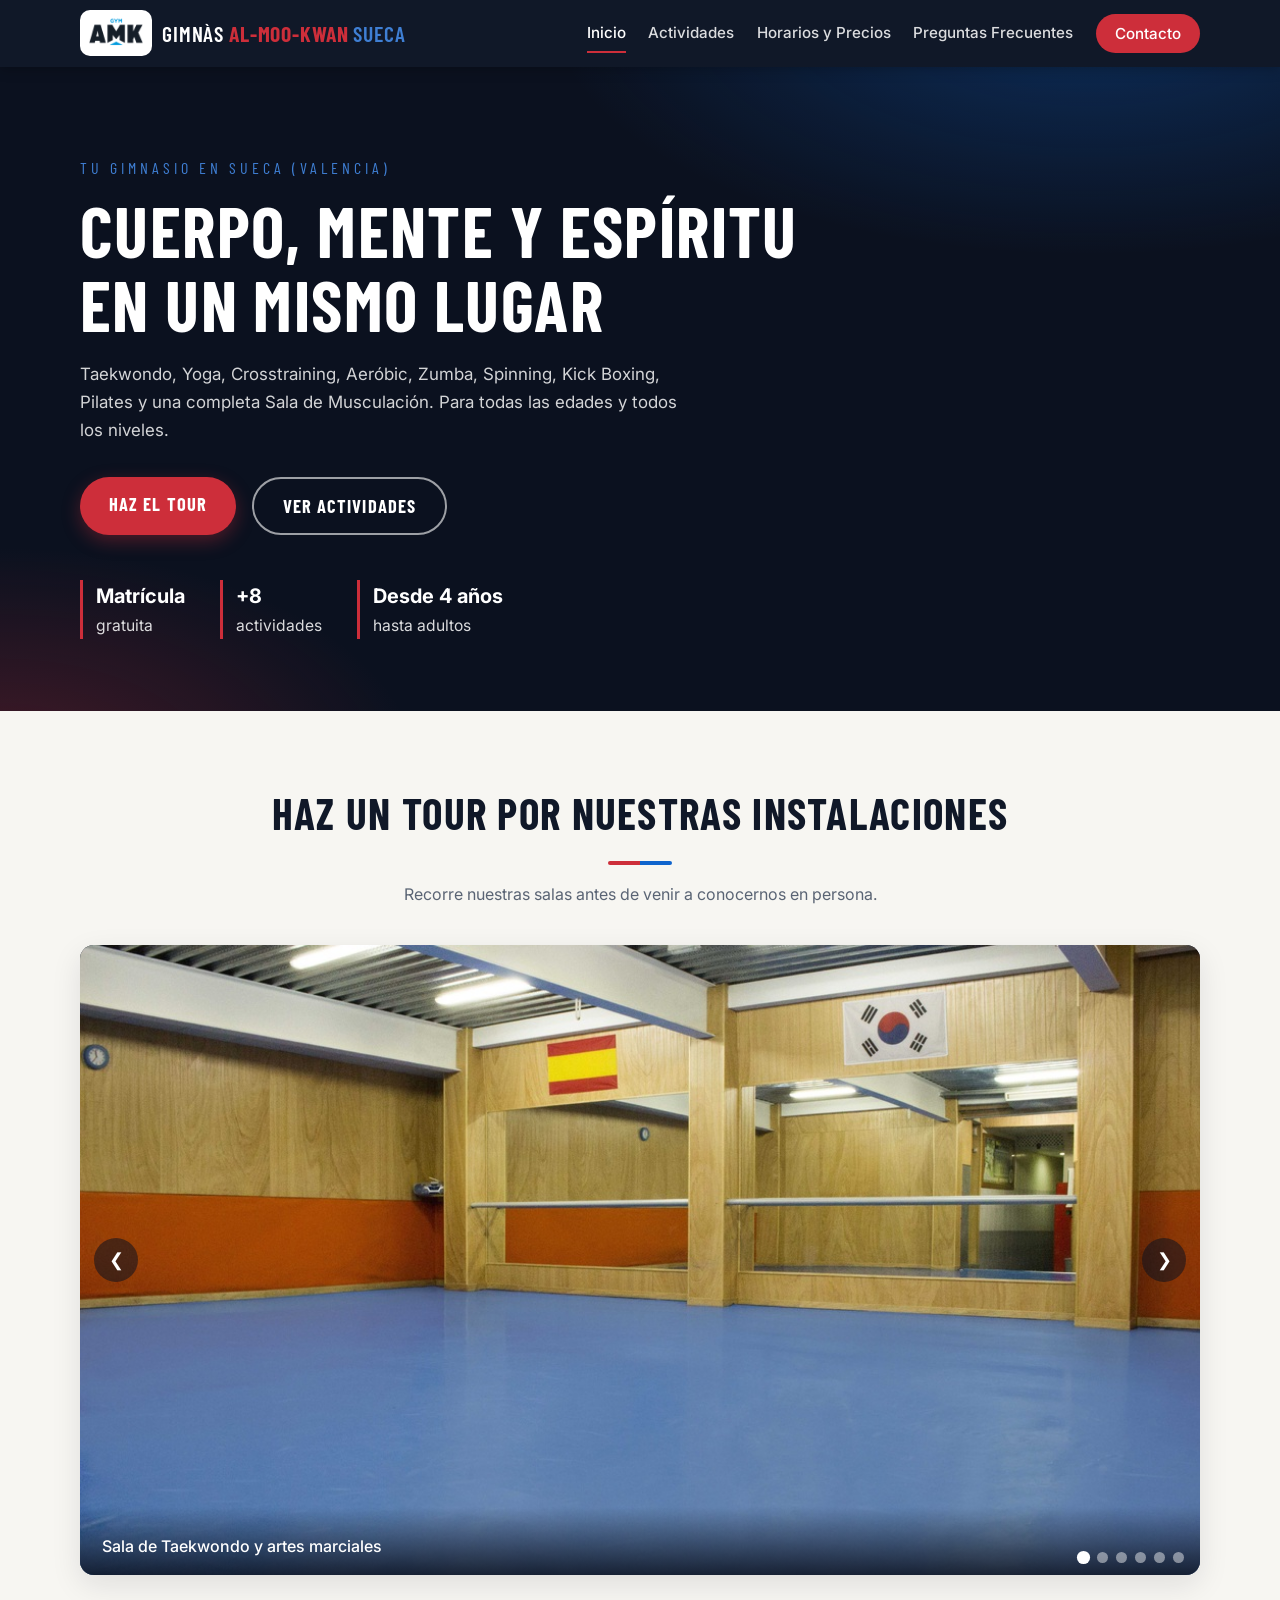
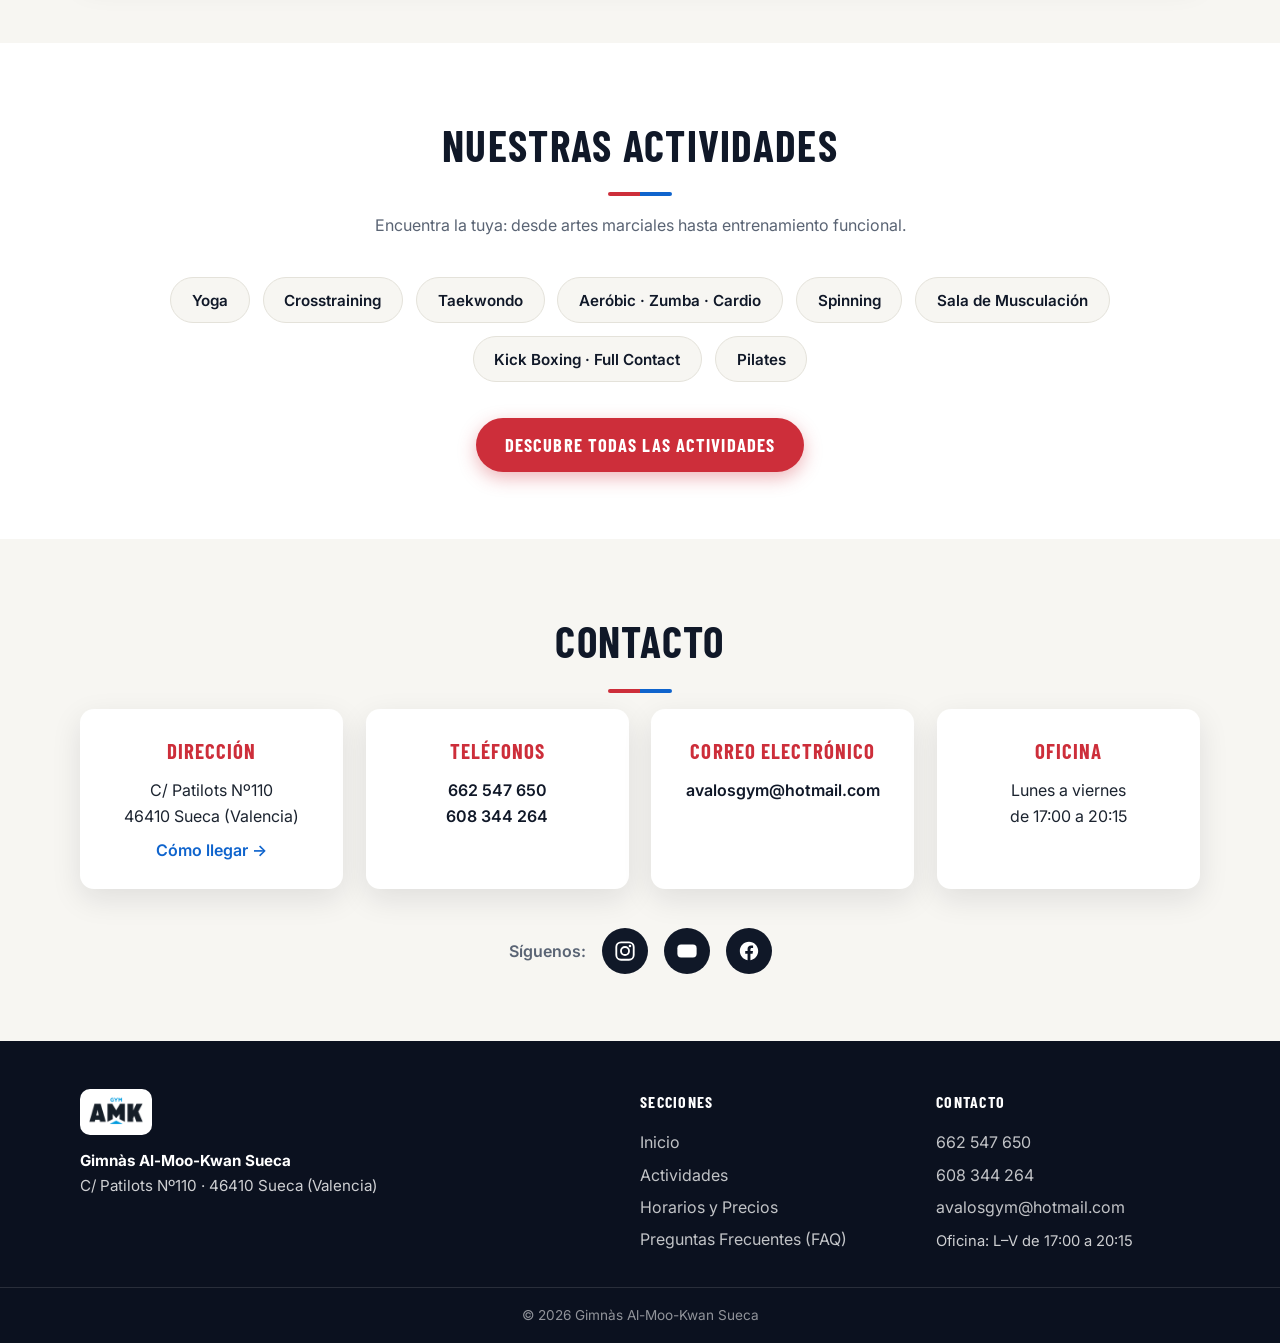
==== index.html @ 073ab5f6 "Use the official AMK logo in header, footer and favicon The logo has transparent background with nav" ====
<!DOCTYPE html>
<html lang="es">
<head>
  <meta charset="UTF-8">
  <meta name="viewport" content="width=device-width, initial-scale=1.0">
  <title>Gimnàs Al-Moo-Kwan Sueca | Taekwondo, Fitness y Musculación en Sueca (Valencia)</title>
  <meta name="description" content="Gimnasio en Sueca (Valencia): Taekwondo, Yoga, Crosstraining, Aeróbic, Zumba, Spinning, Kick Boxing, Pilates y Sala de Musculación. C/ Patilots Nº110. Tel. 662 547 650.">
  <link rel="icon" href="images/logo-amk.png" type="image/png">
  <link rel="preconnect" href="https://fonts.googleapis.com">
  <link rel="preconnect" href="https://fonts.gstatic.com" crossorigin>
  <link href="https://fonts.googleapis.com/css2?family=Barlow+Condensed:wght@600;700&family=Inter:wght@400;500;600;700&display=swap" rel="stylesheet">
  <link rel="stylesheet" href="styles.css">
</head>
<body>

<header class="site-header">
  <div class="container header-inner">
    <a class="brand" href="index.html">
      <img src="images/logo-amk.png" alt="Logo AMK" class="brand-logo">
      <span class="brand-name">Gimnàs <strong>Al-Moo-Kwan</strong> <em>Sueca</em></span>
    </a>
    <button class="nav-toggle" aria-label="Abrir menú" aria-expanded="false">
      <span></span><span></span><span></span>
    </button>
    <nav class="site-nav" id="site-nav">
      <a href="index.html" class="active">Inicio</a>
      <a href="actividades.html">Actividades</a>
      <a href="horarios-y-precios.html">Horarios y Precios</a>
      <a href="preguntas-frecuentes-faq.html">Preguntas Frecuentes</a>
      <a href="#contacto" class="nav-cta">Contacto</a>
    </nav>
  </div>
</header>

<main>

  <!-- HERO -->
  <section class="hero">
    <div class="container hero-inner">
      <p class="hero-kicker">Tu gimnasio en Sueca (Valencia)</p>
      <h1>Cuerpo, mente y espíritu<br>en un mismo lugar</h1>
      <p class="hero-sub">
        Taekwondo, Yoga, Crosstraining, Aeróbic, Zumba, Spinning, Kick Boxing, Pilates
        y una completa Sala de Musculación. Para todas las edades y todos los niveles.
      </p>
      <div class="hero-actions">
        <a class="btn btn-primary" href="#tour">Haz el tour</a>
        <a class="btn btn-ghost" href="actividades.html">Ver actividades</a>
      </div>
      <ul class="hero-highlights">
        <li><strong>Matrícula</strong> gratuita</li>
        <li><strong>+8</strong> actividades</li>
        <li><strong>Desde 4 años</strong> hasta adultos</li>
      </ul>
    </div>
  </section>

  <!-- TOUR / GALERÍA -->
  <section class="section tour" id="tour">
    <div class="container">
      <h2 class="section-title">Haz un tour por nuestras instalaciones</h2>
      <p class="section-lead">Recorre nuestras salas antes de venir a conocernos en persona.</p>

      <div class="slider" data-autoplay="5000">
        <div class="slides">
          <figure class="slide is-active">
            <img src="images/tour/sala-taekwondo.jpg" alt="Sala de Taekwondo con suelo azul, espejos y banderas de España y Corea del Sur">
            <figcaption>Sala de Taekwondo y artes marciales</figcaption>
          </figure>
          <figure class="slide">
            <img src="images/tour/sala-actividades.jpg" alt="Sala de actividades con espejos y fitballs">
            <figcaption>Sala de actividades: Yoga, Pilates, Aeróbic…</figcaption>
          </figure>
          <figure class="slide">
            <img src="images/tour/sala-musculacion.jpg" alt="Sala de musculación con bancos y mancuernas">
            <figcaption>Sala de Musculación totalmente equipada</figcaption>
          </figure>
          <figure class="slide">
            <img src="images/tour/peso-libre.jpg" alt="Zona de peso libre y máquinas de la sala de musculación">
            <figcaption>Zona de peso libre y máquinas</figcaption>
          </figure>
          <figure class="slide">
            <img src="images/tour/spinning.jpg" alt="Sala de spinning con bicicletas estáticas">
            <figcaption>Sala de Spinning</figcaption>
          </figure>
          <figure class="slide">
            <img src="images/tour/cardio.jpg" alt="Zona de cardio con cintas de correr">
            <figcaption>Zona de cardio</figcaption>
          </figure>
        </div>
        <button class="slider-btn prev" aria-label="Imagen anterior">&#10094;</button>
        <button class="slider-btn next" aria-label="Imagen siguiente">&#10095;</button>
        <div class="slider-dots" role="tablist"></div>
      </div>
    </div>
  </section>

  <!-- ACTIVIDADES (RESUMEN) -->
  <section class="section section-alt">
    <div class="container">
      <h2 class="section-title">Nuestras actividades</h2>
      <p class="section-lead">Encuentra la tuya: desde artes marciales hasta entrenamiento funcional.</p>
      <div class="chip-grid">
        <a class="chip" href="actividades.html#yoga">Yoga</a>
        <a class="chip" href="actividades.html#crosstraining">Crosstraining</a>
        <a class="chip" href="actividades.html#taekwondo">Taekwondo</a>
        <a class="chip" href="actividades.html#aerobic">Aeróbic · Zumba · Cardio</a>
        <a class="chip" href="actividades.html#spinning">Spinning</a>
        <a class="chip" href="actividades.html#musculacion">Sala de Musculación</a>
        <a class="chip" href="actividades.html#kickboxing">Kick Boxing · Full Contact</a>
        <a class="chip" href="actividades.html#pilates">Pilates</a>
      </div>
      <div class="center">
        <a class="btn btn-primary" href="actividades.html">Descubre todas las actividades</a>
      </div>
    </div>
  </section>

  <!-- CONTACTO -->
  <section class="section contact" id="contacto">
    <div class="container">
      <h2 class="section-title">Contacto</h2>
      <div class="contact-grid">
        <div class="contact-card">
          <h3>Dirección</h3>
          <p>C/ Patilots Nº110<br>46410 Sueca (Valencia)</p>
          <a class="text-link" href="https://www.google.com/maps/search/?api=1&amp;query=C%2F+Patilots+110%2C+Sueca%2C+Valencia" target="_blank" rel="noopener">Cómo llegar →</a>
        </div>
        <div class="contact-card">
          <h3>Teléfonos</h3>
          <p>
            <a href="tel:+34662547650">662 547 650</a><br>
            <a href="tel:+34608344264">608 344 264</a>
          </p>
        </div>
        <div class="contact-card">
          <h3>Correo electrónico</h3>
          <p><a href="mailto:avalosgym@hotmail.com">avalosgym@hotmail.com</a></p>
        </div>
        <div class="contact-card">
          <h3>Oficina</h3>
          <p>Lunes a viernes<br>de 17:00 a 20:15</p>
        </div>
      </div>
      <div class="social-row">
        <span>Síguenos:</span>
        <a href="https://www.instagram.com/gymamksueca/" target="_blank" rel="noopener" aria-label="Instagram" class="social-link">
          <svg viewBox="0 0 24 24" aria-hidden="true"><rect x="2.5" y="2.5" width="19" height="19" rx="5.2" fill="none" stroke="currentColor" stroke-width="2"/><circle cx="12" cy="12" r="4.4" fill="none" stroke="currentColor" stroke-width="2"/><circle cx="17.4" cy="6.6" r="1.4" fill="currentColor"/></svg>
        </a>
        <a href="https://www.youtube.com/@Almookwansueca-gym" target="_blank" rel="noopener" aria-label="YouTube" class="social-link">
          <svg viewBox="0 0 24 24" aria-hidden="true"><rect x="1.5" y="5" width="21" height="14" rx="4" fill="currentColor"/><path d="M10 9.2v5.6L15 12z" fill="#fff"/></svg>
        </a>
        <a href="https://www.facebook.com/almookwansueca" target="_blank" rel="noopener" aria-label="Facebook" class="social-link">
          <svg viewBox="0 0 24 24" aria-hidden="true"><path fill="currentColor" d="M22 12.06C22 6.5 17.52 2 12 2S2 6.5 2 12.06c0 5.02 3.66 9.18 8.44 9.94v-7.03H7.9v-2.9h2.54V9.85c0-2.52 1.5-3.92 3.78-3.92 1.09 0 2.24.2 2.24.2v2.47h-1.26c-1.24 0-1.63.78-1.63 1.57v1.89h2.78l-.45 2.9h-2.33V22c4.78-.76 8.43-4.92 8.43-9.94Z"/></svg>
        </a>
      </div>
    </div>
  </section>

</main>

<footer class="site-footer">
  <div class="container footer-inner">
    <div class="footer-brand">
      <img src="images/logo-amk.png" alt="Logo AMK" class="brand-logo">
      <p><strong>Gimnàs Al-Moo-Kwan Sueca</strong><br>C/ Patilots Nº110 · 46410 Sueca (Valencia)</p>
    </div>
    <div class="footer-col">
      <h4>Secciones</h4>
      <a href="index.html">Inicio</a>
      <a href="actividades.html">Actividades</a>
      <a href="horarios-y-precios.html">Horarios y Precios</a>
      <a href="preguntas-frecuentes-faq.html">Preguntas Frecuentes (FAQ)</a>
    </div>
    <div class="footer-col">
      <h4>Contacto</h4>
      <a href="tel:+34662547650">662 547 650</a>
      <a href="tel:+34608344264">608 344 264</a>
      <a href="mailto:avalosgym@hotmail.com">avalosgym@hotmail.com</a>
      <p>Oficina: L–V de 17:00 a 20:15</p>
    </div>
  </div>
  <div class="footer-bottom">
    <div class="container">
      <p>© <span id="year"></span> Gimnàs Al-Moo-Kwan Sueca</p>
    </div>
  </div>
</footer>

<script src="script.js"></script>
</body>
</html>
---- styles.css ----
/* ============================================================
   Gimnàs Al-Moo-Kwan Sueca — hoja de estilos
   ============================================================ */

:root {
  --navy: #101828;
  --navy-deep: #0b111f;
  --red: #cd2e3a;      /* rojo taeguk */
  --red-dark: #a71f2a;
  --blue: #0f64cd;     /* azul taeguk */
  --blue-soft: #3f7fd4;
  --paper: #f7f6f2;
  --white: #ffffff;
  --ink: #1c2430;
  --ink-soft: #5a6474;
  --line: #e4e2da;
  --radius: 14px;
  --shadow: 0 10px 30px rgba(16, 24, 40, 0.10);
  --font-display: "Barlow Condensed", "Arial Narrow", sans-serif;
  --font-body: "Inter", system-ui, -apple-system, "Segoe UI", sans-serif;
}

* { box-sizing: border-box; margin: 0; padding: 0; }

html { scroll-behavior: smooth; }

body {
  font-family: var(--font-body);
  color: var(--ink);
  background: var(--paper);
  line-height: 1.65;
}

img { max-width: 100%; display: block; }

.container {
  width: min(1120px, 92%);
  margin-inline: auto;
}

.center { text-align: center; }

a { color: var(--blue); }

/* ---------- Botones ---------- */
.btn {
  display: inline-block;
  font-family: var(--font-display);
  font-size: 1.15rem;
  font-weight: 700;
  letter-spacing: 0.06em;
  text-transform: uppercase;
  text-decoration: none;
  padding: 0.75rem 1.8rem;
  border-radius: 999px;
  transition: transform 0.15s ease, box-shadow 0.15s ease, background 0.15s ease;
}
.btn:hover { transform: translateY(-2px); }
.btn-primary {
  background: var(--red);
  color: var(--white);
  box-shadow: 0 6px 18px rgba(205, 46, 58, 0.35);
}
.btn-primary:hover { background: var(--red-dark); }
.btn-ghost {
  color: var(--white);
  border: 2px solid rgba(255, 255, 255, 0.6);
}
.btn-ghost:hover { border-color: var(--white); background: rgba(255,255,255,0.08); }

/* ---------- Cabecera ---------- */
.site-header {
  position: sticky;
  top: 0;
  z-index: 50;
  background: var(--navy);
  box-shadow: 0 2px 12px rgba(0,0,0,0.25);
}
.header-inner {
  display: flex;
  align-items: center;
  justify-content: space-between;
  gap: 1rem;
  padding: 0.65rem 0;
}
.brand {
  display: flex;
  align-items: center;
  gap: 0.65rem;
  text-decoration: none;
  color: var(--white);
}
.brand-logo {
  height: 46px;
  width: auto;
  background: var(--white);
  border-radius: 10px;
  padding: 4px 9px;
}
.brand-name {
  font-family: var(--font-display);
  font-size: 1.35rem;
  font-weight: 600;
  letter-spacing: 0.04em;
  text-transform: uppercase;
  line-height: 1.15;
}
.brand-name strong { color: var(--red); font-weight: 700; }
.brand-name em { font-style: normal; color: var(--blue-soft); }

.site-nav {
  display: flex;
  align-items: center;
  gap: 1.4rem;
}
.site-nav a {
  color: rgba(255,255,255,0.85);
  text-decoration: none;
  font-weight: 500;
  font-size: 0.95rem;
  padding: 0.35rem 0;
  border-bottom: 2px solid transparent;
  transition: color 0.15s ease, border-color 0.15s ease;
}
.site-nav a:hover { color: var(--white); }
.site-nav a.active { color: var(--white); border-bottom-color: var(--red); }
.site-nav .nav-cta {
  background: var(--red);
  color: var(--white);
  border-radius: 999px;
  padding: 0.45rem 1.2rem;
  border-bottom: none;
}
.site-nav .nav-cta:hover { background: var(--red-dark); }

.nav-toggle {
  display: none;
  flex-direction: column;
  gap: 5px;
  background: none;
  border: none;
  cursor: pointer;
  padding: 6px;
}
.nav-toggle span {
  width: 26px;
  height: 3px;
  background: var(--white);
  border-radius: 2px;
  transition: transform 0.2s ease, opacity 0.2s ease;
}
.nav-toggle.open span:nth-child(1) { transform: translateY(8px) rotate(45deg); }
.nav-toggle.open span:nth-child(2) { opacity: 0; }
.nav-toggle.open span:nth-child(3) { transform: translateY(-8px) rotate(-45deg); }

/* ---------- Hero ---------- */
.hero {
  background:
    radial-gradient(900px 420px at 85% -10%, rgba(15, 100, 205, 0.35), transparent 60%),
    radial-gradient(700px 380px at 0% 110%, rgba(205, 46, 58, 0.30), transparent 60%),
    var(--navy-deep);
  color: var(--white);
  padding: 5.5rem 0 4.5rem;
}
.hero-kicker {
  font-family: var(--font-display);
  text-transform: uppercase;
  letter-spacing: 0.25em;
  font-size: 1rem;
  color: var(--blue-soft);
  margin-bottom: 0.8rem;
}
.hero h1 {
  font-family: var(--font-display);
  font-size: clamp(2.6rem, 6vw, 4.4rem);
  font-weight: 700;
  text-transform: uppercase;
  line-height: 1.05;
  letter-spacing: 0.02em;
}
.hero-sub {
  max-width: 620px;
  margin-top: 1.2rem;
  color: rgba(255,255,255,0.82);
  font-size: 1.06rem;
}
.hero-actions {
  display: flex;
  flex-wrap: wrap;
  gap: 1rem;
  margin-top: 2rem;
}
.hero-highlights {
  display: flex;
  flex-wrap: wrap;
  gap: 2.2rem;
  margin-top: 2.8rem;
  list-style: none;
  color: rgba(255,255,255,0.85);
}
.hero-highlights li {
  border-left: 3px solid var(--red);
  padding-left: 0.8rem;
  font-size: 0.98rem;
}
.hero-highlights strong { display: block; font-size: 1.25rem; color: var(--white); }

/* ---------- Secciones ---------- */
.section { padding: 4.2rem 0; }
.section-alt { background: var(--white); }

.section-title {
  font-family: var(--font-display);
  font-size: clamp(1.9rem, 4vw, 2.7rem);
  font-weight: 700;
  text-transform: uppercase;
  letter-spacing: 0.03em;
  color: var(--navy);
  text-align: center;
}
.section-title::after {
  content: "";
  display: block;
  width: 64px;
  height: 4px;
  margin: 0.7rem auto 0;
  border-radius: 2px;
  background: linear-gradient(90deg, var(--red) 50%, var(--blue) 50%);
}
.section-lead {
  text-align: center;
  color: var(--ink-soft);
  max-width: 640px;
  margin: 1rem auto 2.4rem;
}

/* ---------- Cabecera de página interior ---------- */
.page-hero {
  background:
    radial-gradient(700px 300px at 90% -20%, rgba(15, 100, 205, 0.35), transparent 60%),
    radial-gradient(600px 300px at 5% 130%, rgba(205, 46, 58, 0.28), transparent 60%),
    var(--navy-deep);
  color: var(--white);
  padding: 3.4rem 0;
  text-align: center;
}
.page-hero h1 {
  font-family: var(--font-display);
  font-size: clamp(2.2rem, 5vw, 3.4rem);
  text-transform: uppercase;
  letter-spacing: 0.03em;
}
.page-hero p { color: rgba(255,255,255,0.8); margin-top: 0.4rem; }

/* ---------- Slider (tour) ---------- */
.slider {
  position: relative;
  border-radius: var(--radius);
  overflow: hidden;
  box-shadow: var(--shadow);
  background: var(--navy);
}
.slides { position: relative; aspect-ratio: 16 / 9; }
.slide {
  position: absolute;
  inset: 0;
  opacity: 0;
  transition: opacity 0.6s ease;
}
.slide.is-active { opacity: 1; }
.slide img { width: 100%; height: 100%; object-fit: cover; }
.slide figcaption {
  position: absolute;
  left: 0; right: 0; bottom: 0;
  padding: 1.6rem 1.4rem 1rem;
  color: var(--white);
  font-weight: 500;
  background: linear-gradient(transparent, rgba(11, 17, 31, 0.85));
}
.slider-btn {
  position: absolute;
  top: 50%;
  transform: translateY(-50%);
  width: 44px; height: 44px;
  border: none;
  border-radius: 50%;
  background: rgba(11, 17, 31, 0.55);
  color: var(--white);
  font-size: 1.1rem;
  cursor: pointer;
  transition: background 0.15s ease;
}
.slider-btn:hover { background: var(--red); }
.slider-btn.prev { left: 14px; }
.slider-btn.next { right: 14px; }
.slider-dots {
  position: absolute;
  bottom: 12px; right: 16px;
  display: flex;
  gap: 8px;
}
.slider-dots button {
  width: 11px; height: 11px;
  border-radius: 50%;
  border: none;
  background: rgba(255,255,255,0.45);
  cursor: pointer;
  transition: background 0.15s ease, transform 0.15s ease;
}
.slider-dots button.is-active { background: var(--white); transform: scale(1.2); }

/* ---------- Chips de actividades (inicio) ---------- */
.chip-grid {
  display: flex;
  flex-wrap: wrap;
  justify-content: center;
  gap: 0.8rem;
  margin-bottom: 2.2rem;
}
.chip {
  display: inline-block;
  padding: 0.6rem 1.3rem;
  border-radius: 999px;
  border: 1.5px solid var(--line);
  background: var(--paper);
  color: var(--navy);
  text-decoration: none;
  font-weight: 600;
  font-size: 0.95rem;
  transition: all 0.15s ease;
}
.chip:hover {
  background: var(--navy);
  border-color: var(--navy);
  color: var(--white);
  transform: translateY(-2px);
}

/* ---------- Actividades (página) ---------- */
.activities { display: grid; gap: 2.6rem; }
.activity {
  display: grid;
  grid-template-columns: 5fr 6fr;
  gap: 0;
  background: var(--white);
  border-radius: var(--radius);
  overflow: hidden;
  box-shadow: var(--shadow);
  scroll-margin-top: 90px;
}
.activity:nth-child(even) .activity-media { order: 2; }
.activity-media img { width: 100%; height: 100%; object-fit: cover; min-height: 260px; }
.activity-body { padding: 2rem 2.2rem; }
.activity-body h2 {
  font-family: var(--font-display);
  font-size: 1.9rem;
  text-transform: uppercase;
  letter-spacing: 0.03em;
  color: var(--navy);
  margin-bottom: 0.8rem;
  border-left: 4px solid var(--red);
  padding-left: 0.8rem;
}
.activity-body p + p, .activity-body p + ul, .activity-body ul + p { margin-top: 0.8rem; }
.activity-body ul { padding-left: 1.2rem; }
.activity-body li + li { margin-top: 0.35rem; }

.video-link {
  display: inline-flex;
  align-items: center;
  gap: 0.5rem;
  margin-top: 1rem;
  padding: 0.5rem 1.1rem;
  border-radius: 999px;
  background: var(--red);
  color: var(--white);
  text-decoration: none;
  font-weight: 600;
  font-size: 0.95rem;
  transition: background 0.15s ease, transform 0.15s ease;
}
.video-link:hover { background: var(--red-dark); transform: translateY(-2px); }
.video-link svg { width: 22px; height: 22px; }

/* ---------- Banda CTA ---------- */
.cta-band {
  background: var(--navy);
  color: var(--white);
}
.cta-band h2 {
  font-family: var(--font-display);
  font-size: clamp(1.7rem, 4vw, 2.4rem);
  text-transform: uppercase;
}
.cta-band p { margin: 0.7rem 0 1.6rem; color: rgba(255,255,255,0.85); }
.cta-band a:not(.btn) { color: var(--blue-soft); }

/* ---------- Horarios y precios ---------- */
.offer-banner {
  background: linear-gradient(100deg, var(--red) 0%, var(--red-dark) 100%);
  color: var(--white);
  text-align: center;
  border-radius: var(--radius);
  padding: 1.3rem 1.5rem;
  font-family: var(--font-display);
  font-size: 1.35rem;
  font-weight: 700;
  letter-spacing: 0.05em;
  box-shadow: var(--shadow);
  margin-bottom: 2.4rem;
}
.price-grid {
  display: grid;
  grid-template-columns: repeat(auto-fit, minmax(250px, 1fr));
  gap: 1.4rem;
}
.price-card {
  background: var(--white);
  border-radius: var(--radius);
  border-top: 4px solid var(--blue);
  padding: 1.7rem 1.5rem;
  box-shadow: var(--shadow);
  text-align: center;
}
.price-card.featured { border-top-color: var(--red); }
.price-card h3 {
  font-family: var(--font-display);
  font-size: 1.45rem;
  text-transform: uppercase;
  letter-spacing: 0.04em;
  color: var(--navy);
  margin-bottom: 0.6rem;
}
.price-card .price {
  font-family: var(--font-display);
  font-size: 2.3rem;
  font-weight: 700;
  color: var(--red);
}
.price-card ul {
  list-style: none;
  margin: 0.4rem 0;
}
.price-card li {
  padding: 0.35rem 0;
  border-bottom: 1px dashed var(--line);
  font-weight: 600;
}
.price-card li:last-child { border-bottom: none; }
.price-note { color: var(--ink-soft); font-size: 0.9rem; margin-top: 0.5rem; }

.office-banner {
  margin-top: 2.6rem;
  background: var(--navy);
  color: var(--white);
  border-radius: var(--radius);
  text-align: center;
  padding: 1.6rem 1.5rem;
}
.office-banner h3 {
  font-family: var(--font-display);
  font-size: 1.4rem;
  text-transform: uppercase;
  letter-spacing: 0.04em;
}
.office-banner a { color: var(--blue-soft); font-weight: 700; }

.note-box {
  margin-top: 1.6rem;
  background: var(--white);
  border-left: 4px solid var(--blue);
  border-radius: 0 var(--radius) var(--radius) 0;
  padding: 1.3rem 1.5rem;
  color: var(--ink-soft);
}
.note-box p + p { margin-top: 0.6rem; }

/* ---------- FAQ ---------- */
.faq-list { max-width: 820px; display: grid; gap: 1rem; }
.faq-item {
  background: var(--white);
  border-radius: var(--radius);
  box-shadow: var(--shadow);
  overflow: hidden;
}
.faq-item summary {
  list-style: none;
  cursor: pointer;
  padding: 1.15rem 3rem 1.15rem 1.5rem;
  font-weight: 600;
  color: var(--navy);
  position: relative;
  user-select: none;
}
.faq-item summary::-webkit-details-marker { display: none; }
.faq-item summary::after {
  content: "+";
  position: absolute;
  right: 1.3rem;
  top: 50%;
  transform: translateY(-50%);
  font-size: 1.5rem;
  font-weight: 400;
  color: var(--red);
  transition: transform 0.2s ease;
}
.faq-item[open] summary::after { content: "−"; }
.faq-item summary:hover { background: rgba(15, 100, 205, 0.05); }
.faq-answer {
  padding: 0 1.5rem 1.3rem;
  color: var(--ink-soft);
}
.faq-answer ul { padding-left: 1.2rem; margin-top: 0.6rem; }
.faq-answer p + p { margin-top: 0.6rem; }

/* ---------- Contacto ---------- */
.contact-grid {
  display: grid;
  grid-template-columns: repeat(auto-fit, minmax(220px, 1fr));
  gap: 1.4rem;
  margin-top: 1rem;
}
.contact-card {
  background: var(--white);
  border-radius: var(--radius);
  box-shadow: var(--shadow);
  padding: 1.6rem 1.5rem;
  text-align: center;
}
.contact-card h3 {
  font-family: var(--font-display);
  font-size: 1.3rem;
  text-transform: uppercase;
  letter-spacing: 0.05em;
  color: var(--red);
  margin-bottom: 0.5rem;
}
.contact-card a { color: var(--navy); font-weight: 600; text-decoration: none; }
.contact-card a:hover { color: var(--blue); }
.text-link { display: inline-block; margin-top: 0.5rem; color: var(--blue) !important; font-weight: 600; }

.social-row {
  display: flex;
  align-items: center;
  justify-content: center;
  gap: 1rem;
  margin-top: 2.4rem;
  font-weight: 600;
  color: var(--ink-soft);
}
.social-link {
  display: inline-flex;
  align-items: center;
  justify-content: center;
  width: 46px; height: 46px;
  border-radius: 50%;
  background: var(--navy);
  color: var(--white);
  transition: background 0.15s ease, transform 0.15s ease;
}
.social-link:hover { background: var(--red); transform: translateY(-3px); }
.social-link svg { width: 22px; height: 22px; }

/* ---------- Pie ---------- */
.site-footer {
  background: var(--navy-deep);
  color: rgba(255,255,255,0.8);
  margin-top: 0;
}
.footer-inner {
  display: grid;
  grid-template-columns: 2fr 1fr 1fr;
  gap: 2rem;
  padding: 3rem 0 2rem;
}
.footer-brand p { margin-top: 0.8rem; font-size: 0.95rem; }
.footer-brand strong { color: var(--white); }
.footer-col h4 {
  font-family: var(--font-display);
  text-transform: uppercase;
  letter-spacing: 0.08em;
  color: var(--white);
  margin-bottom: 0.7rem;
}
.footer-col a {
  display: block;
  color: rgba(255,255,255,0.75);
  text-decoration: none;
  padding: 0.18rem 0;
}
.footer-col a:hover { color: var(--white); }
.footer-col p { font-size: 0.92rem; margin-top: 0.4rem; }
.footer-bottom {
  border-top: 1px solid rgba(255,255,255,0.12);
  padding: 1rem 0;
  font-size: 0.85rem;
  text-align: center;
  color: rgba(255,255,255,0.55);
}

/* ---------- Responsive ---------- */
@media (max-width: 860px) {
  .nav-toggle { display: flex; }
  .site-nav {
    position: absolute;
    top: 100%;
    left: 0; right: 0;
    flex-direction: column;
    align-items: stretch;
    gap: 0;
    background: var(--navy);
    padding: 0.5rem 4%;
    display: none;
    box-shadow: 0 10px 20px rgba(0,0,0,0.3);
  }
  .site-nav.open { display: flex; }
  .site-nav a { padding: 0.8rem 0.3rem; border-bottom: 1px solid rgba(255,255,255,0.08); }
  .site-nav .nav-cta { margin: 0.7rem 0.3rem; text-align: center; }

  .activity { grid-template-columns: 1fr; }
  .activity:nth-child(even) .activity-media { order: 0; }
  .activity-media img { min-height: 200px; max-height: 300px; }
  .activity-body { padding: 1.5rem 1.4rem; }

  .footer-inner { grid-template-columns: 1fr; gap: 1.6rem; }

  .hero { padding: 3.8rem 0 3.2rem; }
  .hero-highlights { gap: 1.4rem; }
}
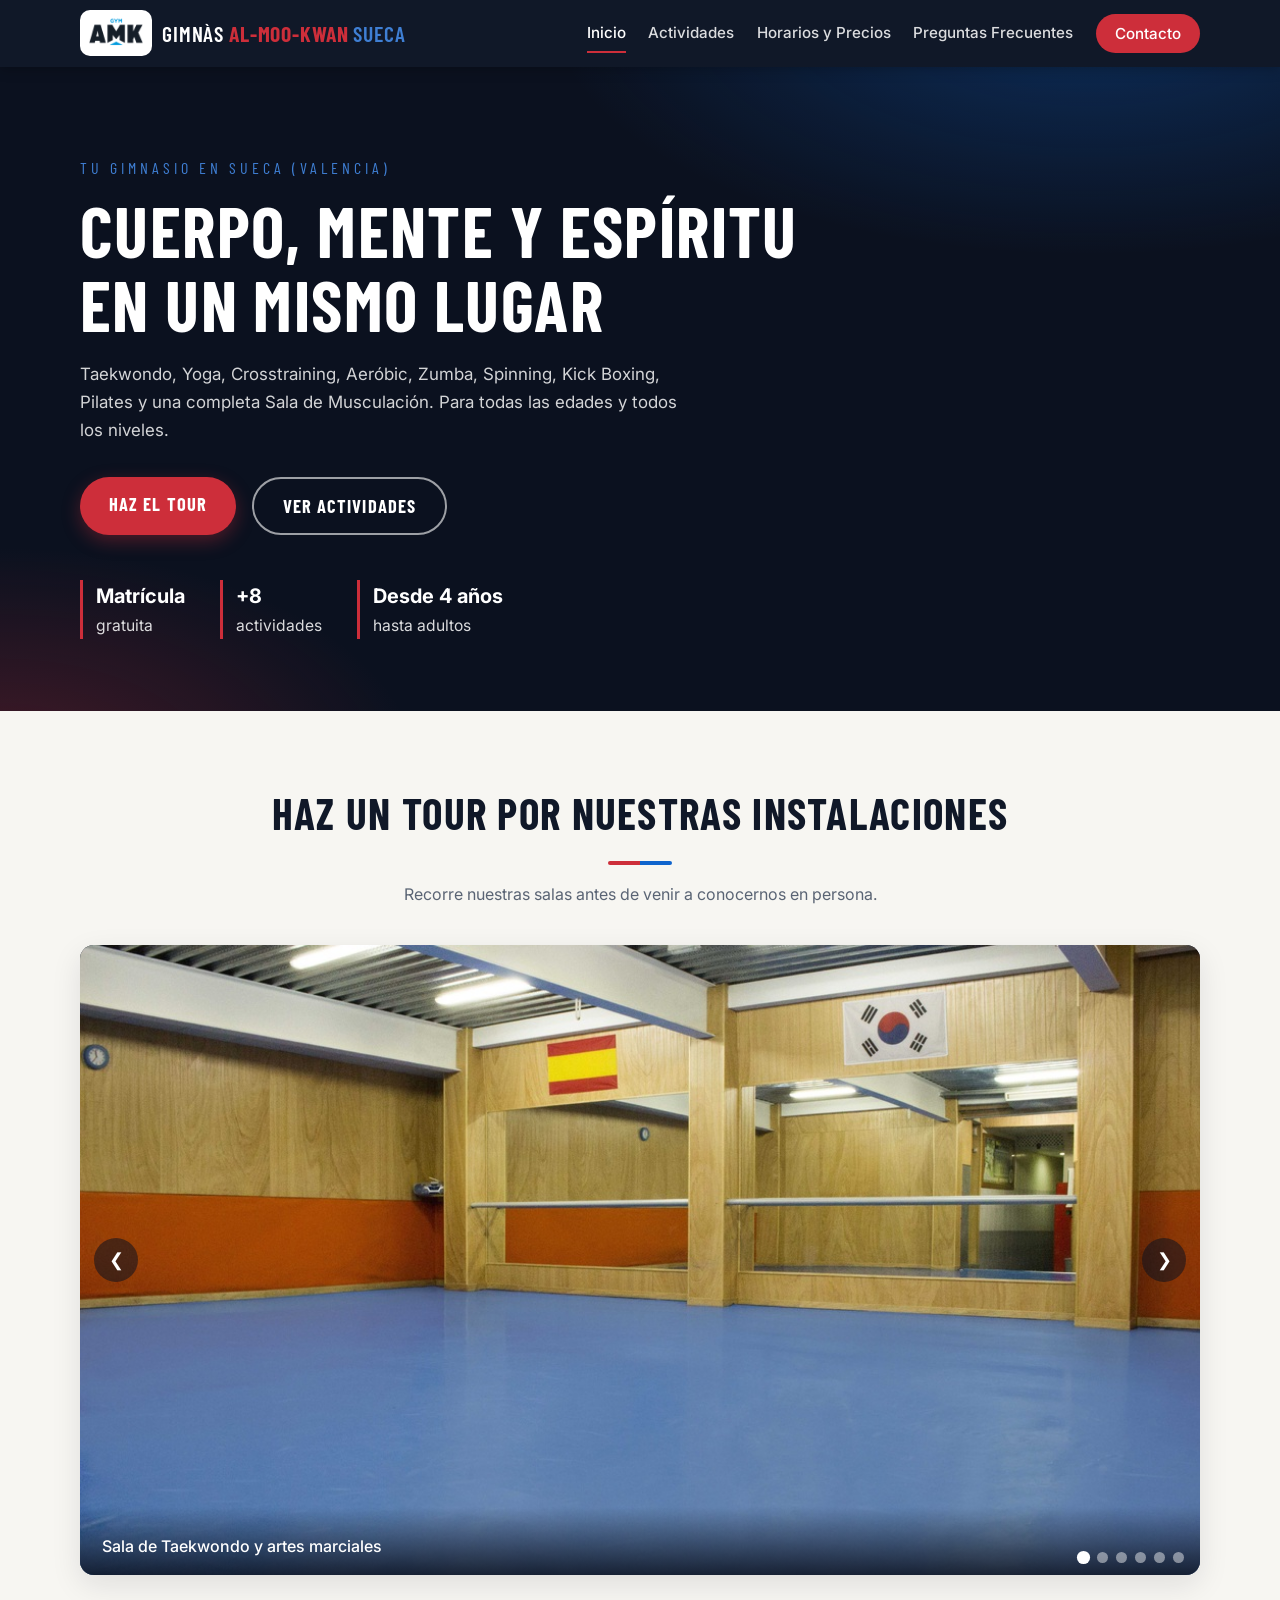
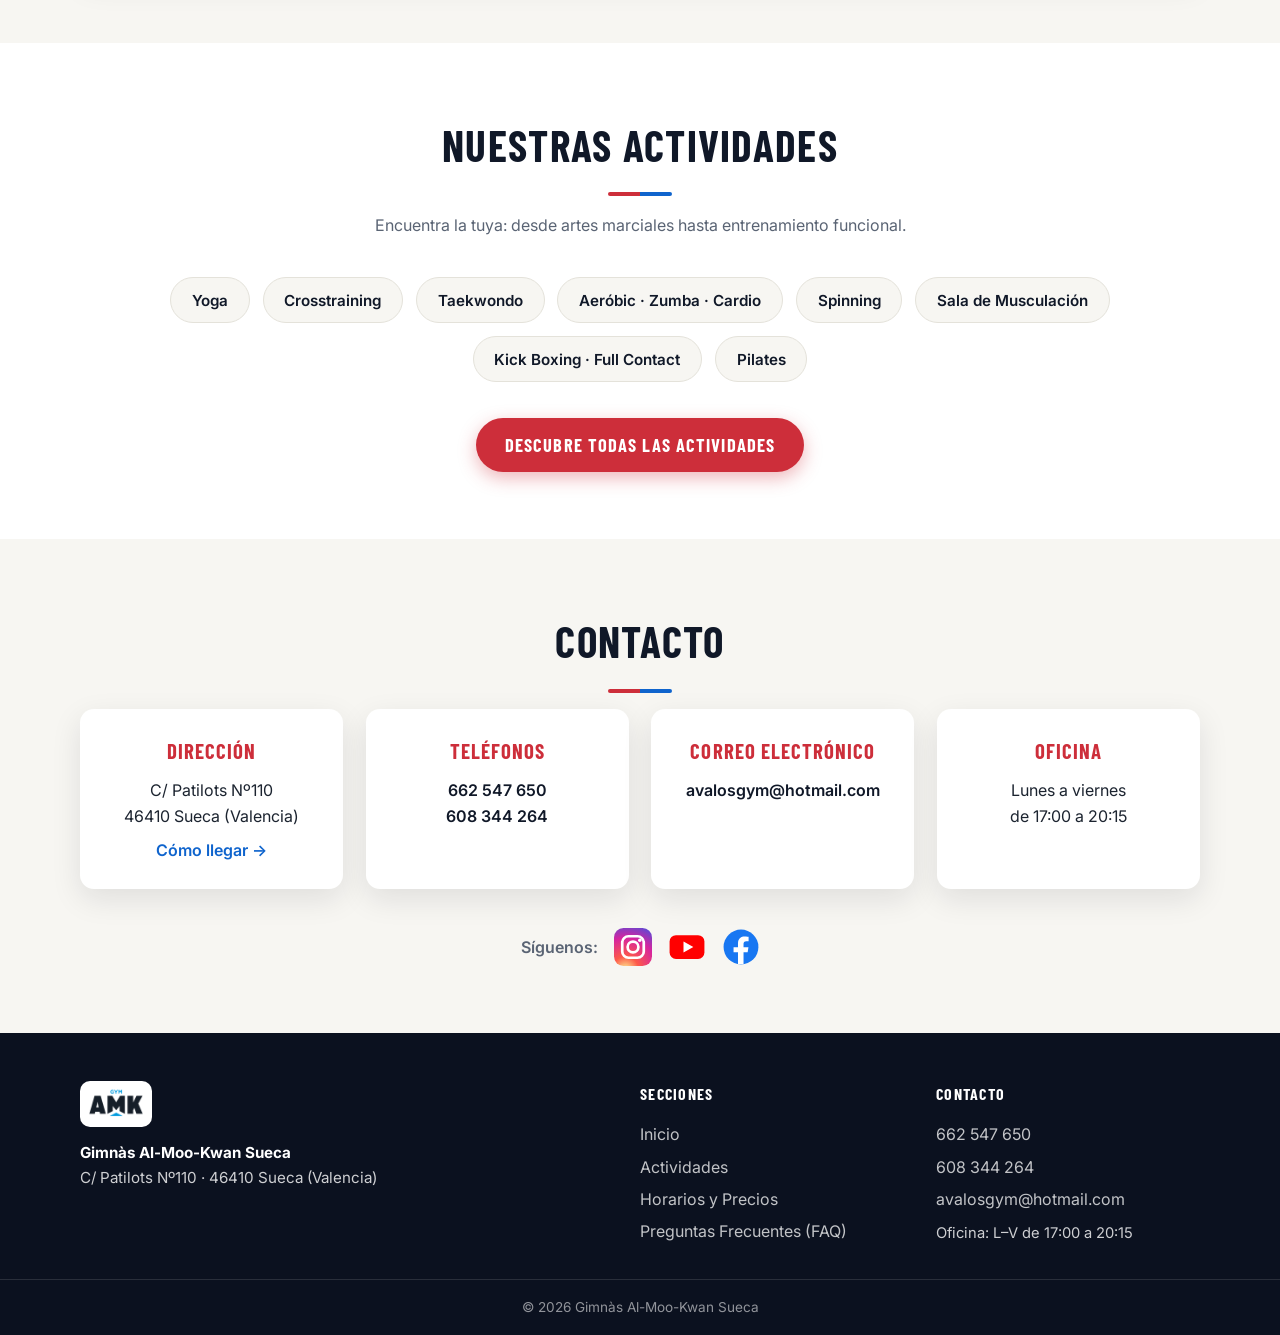
==== commit 62b12d8b: "Use official brand-colored icons for Instagram, YouTube and Facebook Instagram gets its radial gradi" ====
--- a/index.html
+++ b/index.html
@@ -145,13 +145,26 @@
       <div class="social-row">
         <span>Síguenos:</span>
         <a href="https://www.instagram.com/gymamksueca/" target="_blank" rel="noopener" aria-label="Instagram" class="social-link">
-          <svg viewBox="0 0 24 24" aria-hidden="true"><rect x="2.5" y="2.5" width="19" height="19" rx="5.2" fill="none" stroke="currentColor" stroke-width="2"/><circle cx="12" cy="12" r="4.4" fill="none" stroke="currentColor" stroke-width="2"/><circle cx="17.4" cy="6.6" r="1.4" fill="currentColor"/></svg>
+          <svg viewBox="0 0 24 24" aria-hidden="true">
+            <defs>
+              <radialGradient id="ig-grad" cx="0.3" cy="1.1" r="1.4">
+                <stop offset="0" stop-color="#fdf497"/>
+                <stop offset="0.25" stop-color="#fd5949"/>
+                <stop offset="0.6" stop-color="#d6249f"/>
+                <stop offset="1" stop-color="#285AEB"/>
+              </radialGradient>
+            </defs>
+            <rect width="24" height="24" rx="6" fill="url(#ig-grad)"/>
+            <rect x="5.2" y="5.2" width="13.6" height="13.6" rx="4" fill="none" stroke="#fff" stroke-width="1.7"/>
+            <circle cx="12" cy="12" r="3.4" fill="none" stroke="#fff" stroke-width="1.7"/>
+            <circle cx="16.3" cy="7.7" r="1.1" fill="#fff"/>
+          </svg>
         </a>
         <a href="https://www.youtube.com/@Almookwansueca-gym" target="_blank" rel="noopener" aria-label="YouTube" class="social-link">
-          <svg viewBox="0 0 24 24" aria-hidden="true"><rect x="1.5" y="5" width="21" height="14" rx="4" fill="currentColor"/><path d="M10 9.2v5.6L15 12z" fill="#fff"/></svg>
+          <svg viewBox="0 0 24 24" aria-hidden="true"><rect x="1" y="4.5" width="22" height="15" rx="4" fill="#FF0000"/><path d="M9.8 8.6v6.8L16 12z" fill="#fff"/></svg>
         </a>
         <a href="https://www.facebook.com/almookwansueca" target="_blank" rel="noopener" aria-label="Facebook" class="social-link">
-          <svg viewBox="0 0 24 24" aria-hidden="true"><path fill="currentColor" d="M22 12.06C22 6.5 17.52 2 12 2S2 6.5 2 12.06c0 5.02 3.66 9.18 8.44 9.94v-7.03H7.9v-2.9h2.54V9.85c0-2.52 1.5-3.92 3.78-3.92 1.09 0 2.24.2 2.24.2v2.47h-1.26c-1.24 0-1.63.78-1.63 1.57v1.89h2.78l-.45 2.9h-2.33V22c4.78-.76 8.43-4.92 8.43-9.94Z"/></svg>
+          <svg viewBox="0 0 24 24" aria-hidden="true"><circle cx="12" cy="12" r="11" fill="#1877F2"/><path fill="#fff" d="M16.2 15.3l.5-3.2h-3.1V10c0-.9.4-1.7 1.8-1.7h1.4V5.5s-1.3-.2-2.5-.2c-2.5 0-4.2 1.5-4.2 4.3v2.5H7.3v3.2h2.8v7.5a11.2 11.2 0 0 0 3.5 0v-7.5h2.6z"/></svg>
         </a>
       </div>
     </div>
--- a/styles.css
+++ b/styles.css
@@ -552,14 +552,10 @@
   display: inline-flex;
   align-items: center;
   justify-content: center;
-  width: 46px; height: 46px;
-  border-radius: 50%;
-  background: var(--navy);
-  color: var(--white);
-  transition: background 0.15s ease, transform 0.15s ease;
-}
-.social-link:hover { background: var(--red); transform: translateY(-3px); }
-.social-link svg { width: 22px; height: 22px; }
+  transition: transform 0.15s ease, filter 0.15s ease;
+}
+.social-link:hover { transform: translateY(-3px); filter: brightness(1.1); }
+.social-link svg { width: 38px; height: 38px; }
 
 /* ---------- Pie ---------- */
 .site-footer {
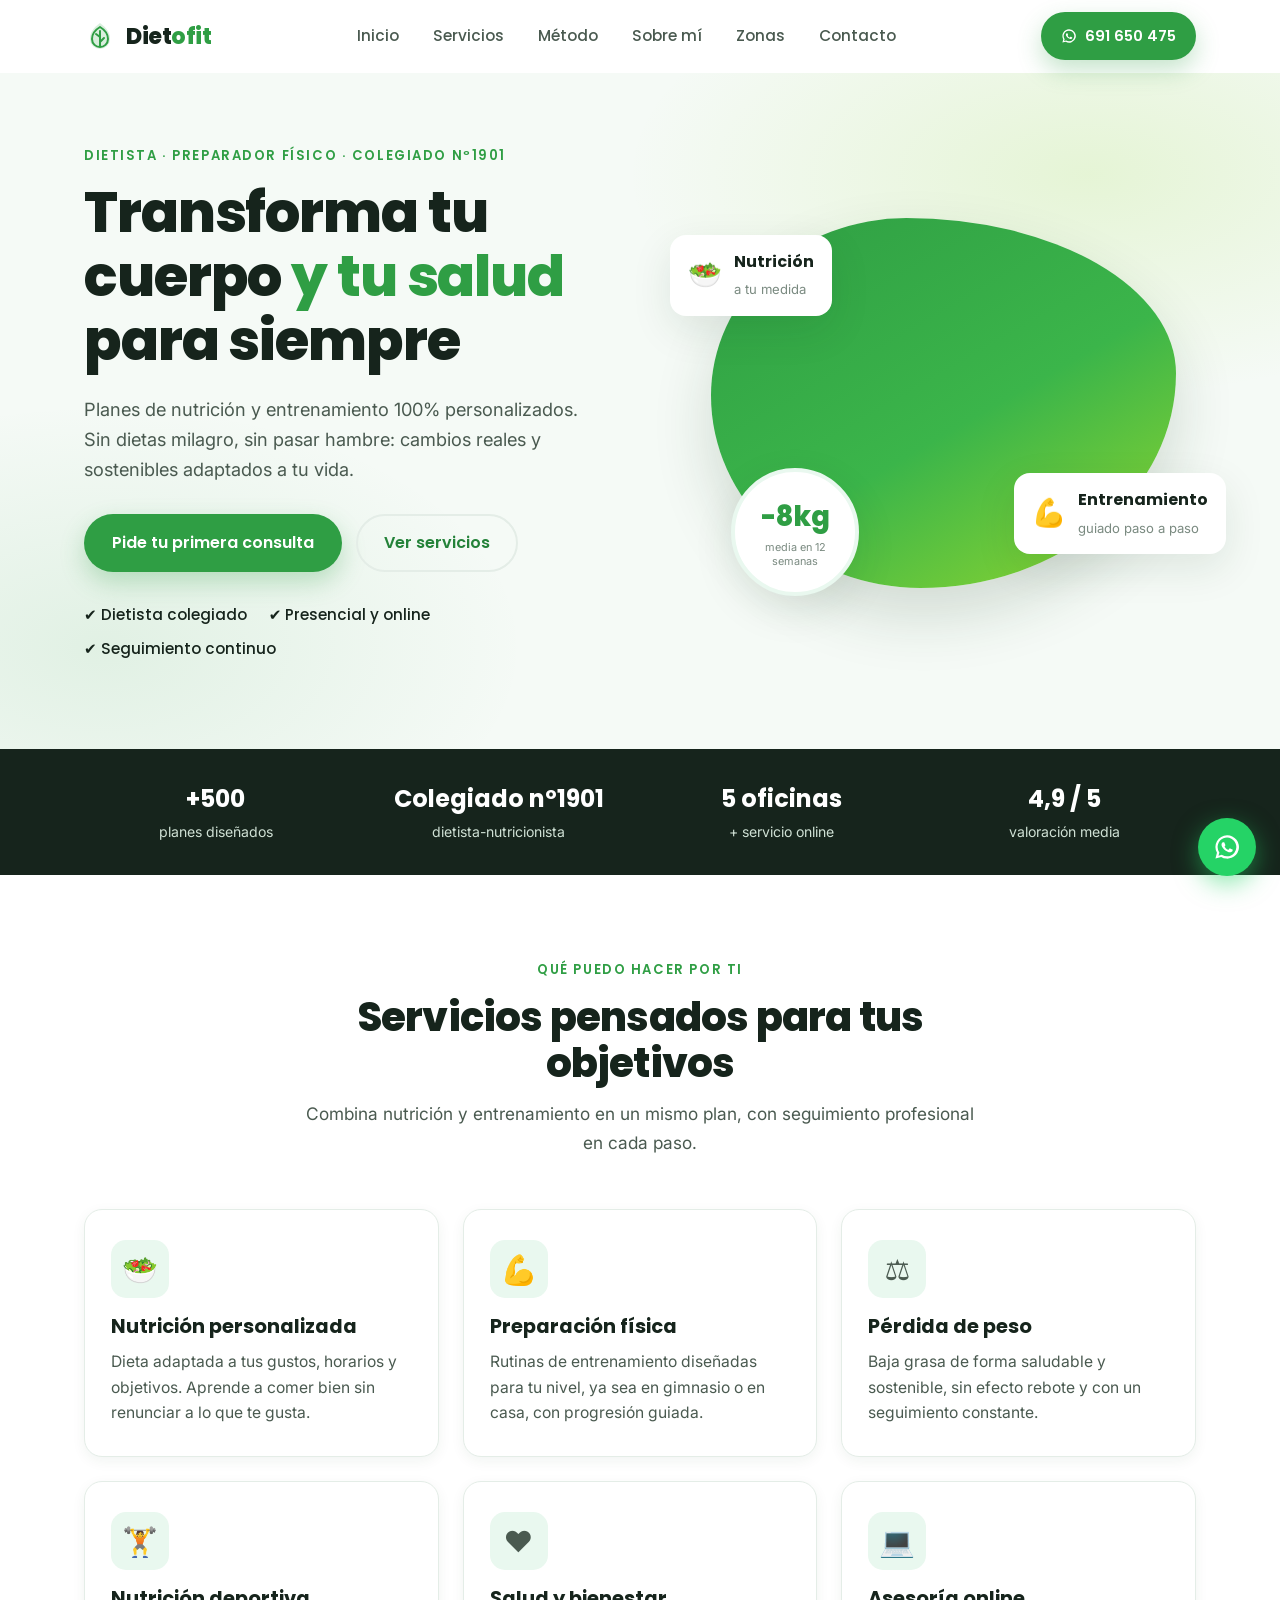
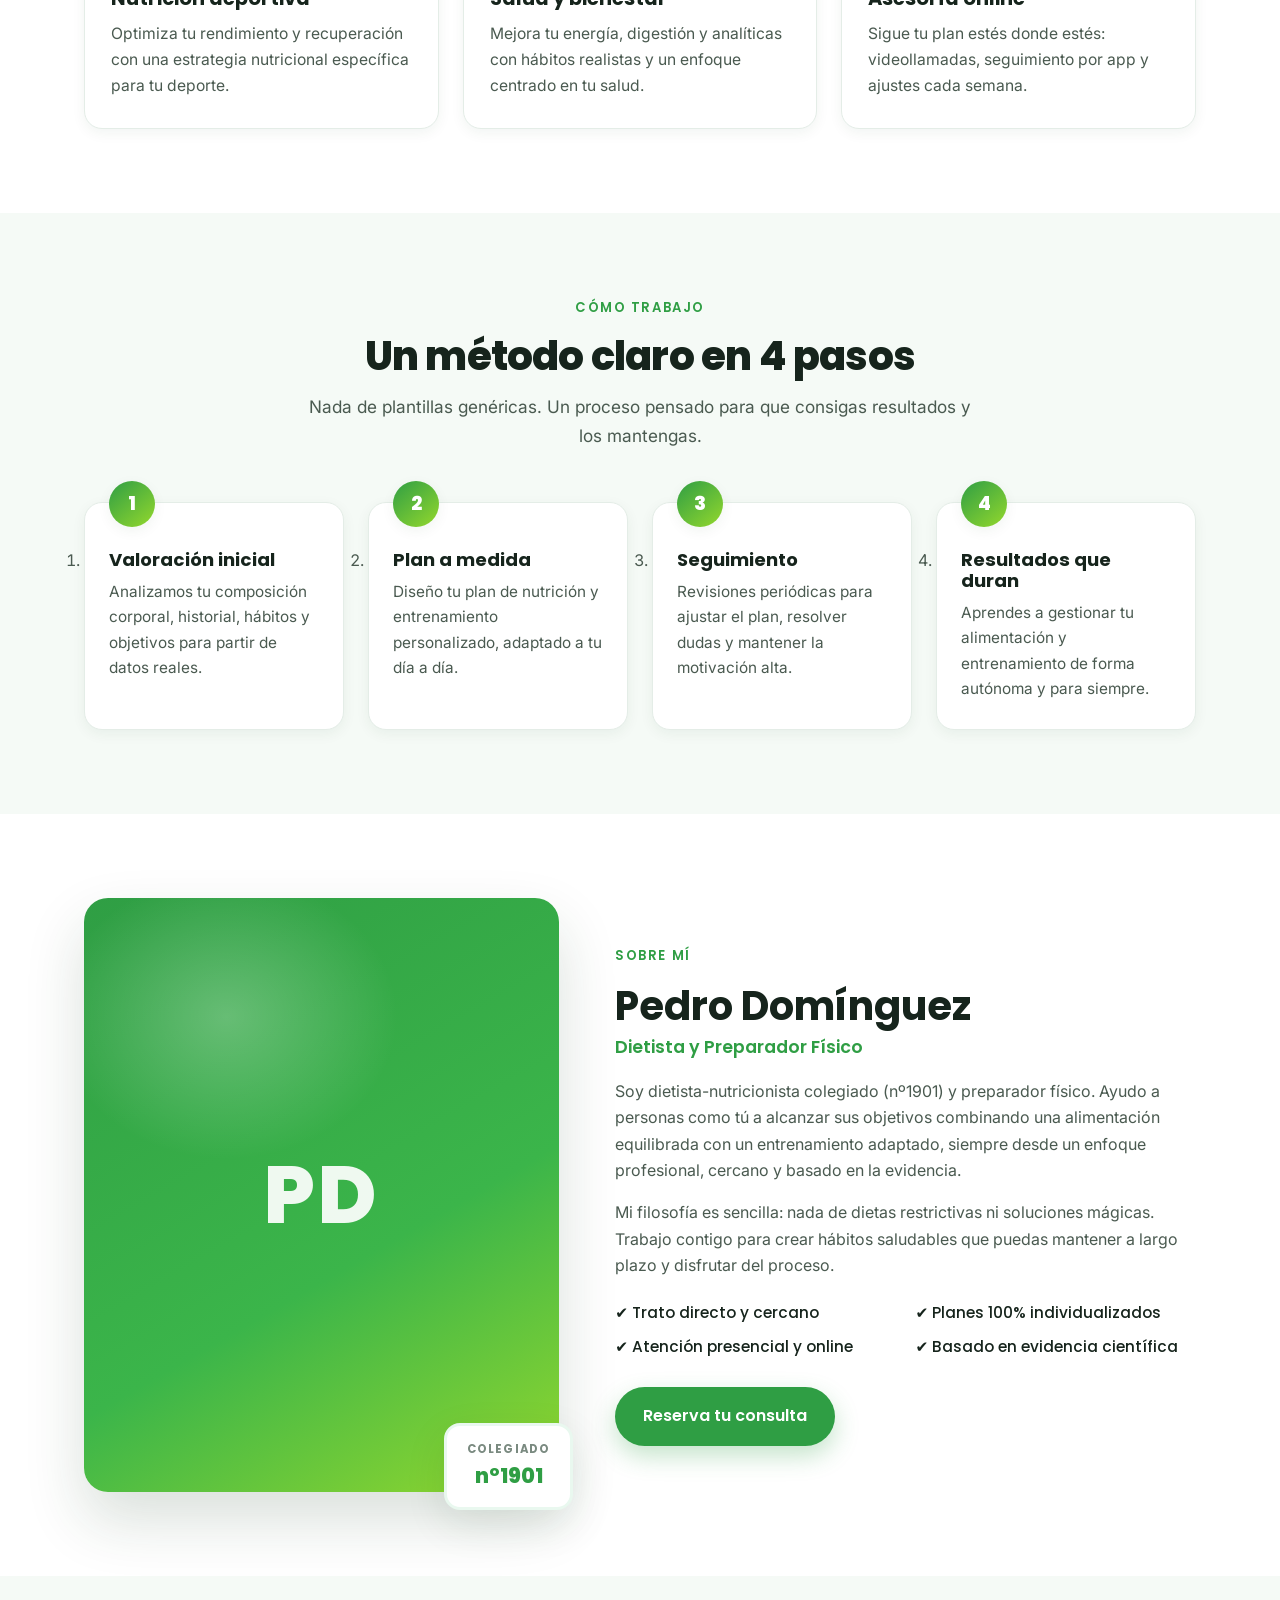
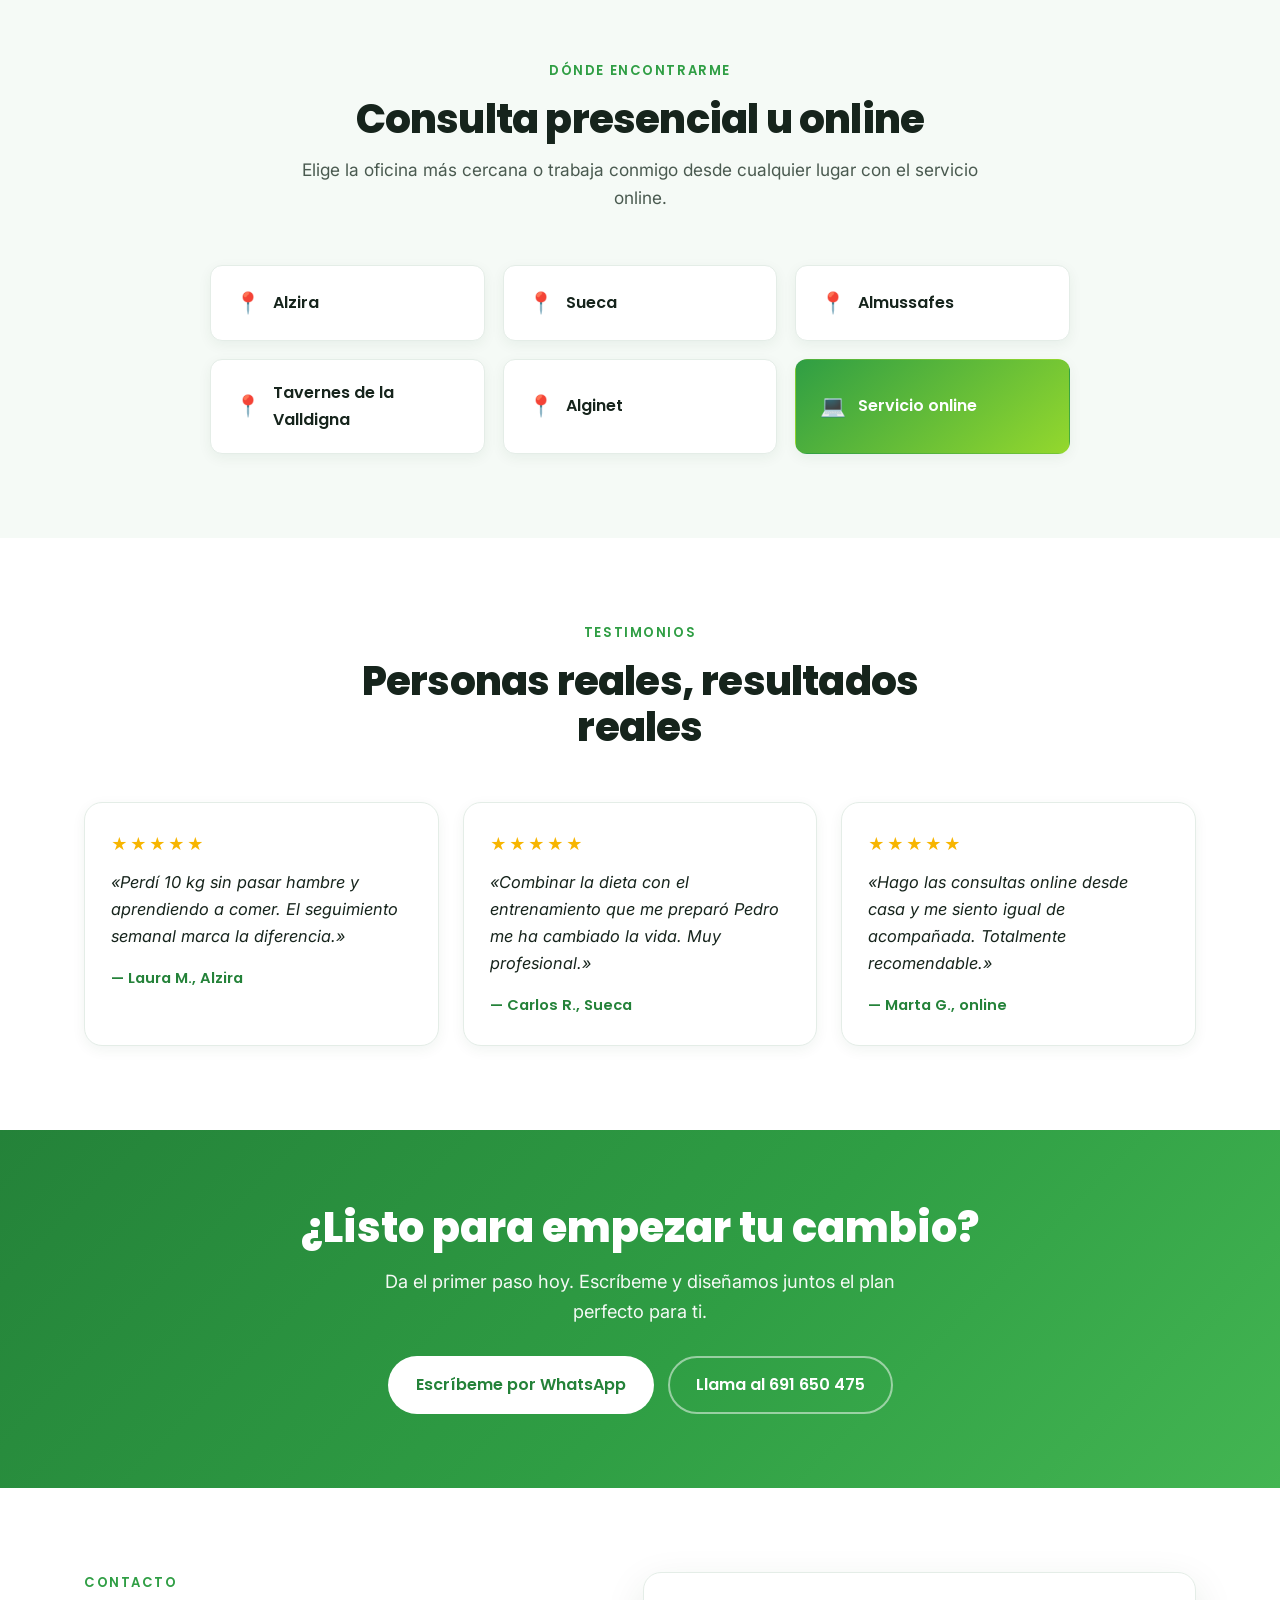
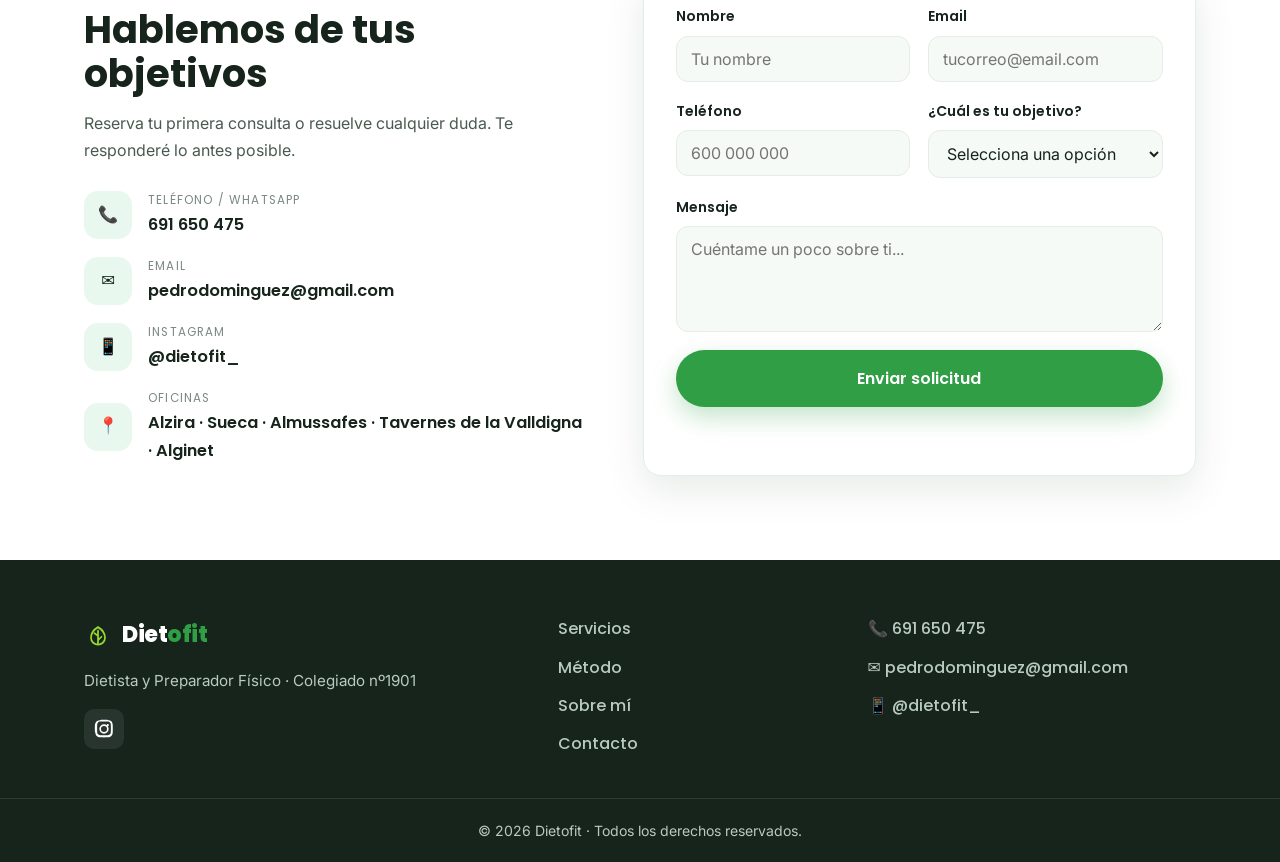
==== commit 2565ca93: "Crear landing page de Dietofit (dietista y preparador físico) Reemplaza la plantilla anterior por un" ====
--- a/index.html
+++ b/index.html
@@ -3,203 +3,397 @@
 <head>
   <meta charset="UTF-8">
   <meta name="viewport" content="width=device-width, initial-scale=1.0">
-  <title>Gimnàs Al-Moo-Kwan Sueca | Taekwondo, Fitness y Musculación en Sueca (Valencia)</title>
-  <meta name="description" content="Gimnasio en Sueca (Valencia): Taekwondo, Yoga, Crosstraining, Aeróbic, Zumba, Spinning, Kick Boxing, Pilates y Sala de Musculación. C/ Patilots Nº110. Tel. 662 547 650.">
-  <link rel="icon" href="images/logo-amk.png" type="image/png">
+  <title>Dietofit | Dietista y Preparador Físico · Alzira, Sueca y online</title>
+  <meta name="description" content="Dietofit — Pedro Domínguez, Dietista y Preparador Físico colegiado (nº1901). Nutrición y entrenamiento personalizado en Alzira, Sueca, Almussafes, Tavernes de la Valldigna, Alginet y online.">
+  <meta name="theme-color" content="#2f9e44">
+  <link rel="icon" href="data:image/svg+xml,<svg xmlns=%22http://www.w3.org/2000/svg%22 viewBox=%220 0 100 100%22><text y=%22.9em%22 font-size=%2290%22>🥑</text></svg>">
   <link rel="preconnect" href="https://fonts.googleapis.com">
   <link rel="preconnect" href="https://fonts.gstatic.com" crossorigin>
-  <link href="https://fonts.googleapis.com/css2?family=Barlow+Condensed:wght@600;700&family=Inter:wght@400;500;600;700&display=swap" rel="stylesheet">
+  <link href="https://fonts.googleapis.com/css2?family=Poppins:wght@500;600;700;800&family=Inter:wght@400;500;600&display=swap" rel="stylesheet">
   <link rel="stylesheet" href="styles.css">
 </head>
 <body>
 
-<header class="site-header">
-  <div class="container header-inner">
-    <a class="brand" href="index.html">
-      <img src="images/logo-amk.png" alt="Logo AMK" class="brand-logo">
-      <span class="brand-name">Gimnàs <strong>Al-Moo-Kwan</strong> <em>Sueca</em></span>
-    </a>
-    <button class="nav-toggle" aria-label="Abrir menú" aria-expanded="false">
-      <span></span><span></span><span></span>
-    </button>
-    <nav class="site-nav" id="site-nav">
-      <a href="index.html" class="active">Inicio</a>
-      <a href="actividades.html">Actividades</a>
-      <a href="horarios-y-precios.html">Horarios y Precios</a>
-      <a href="preguntas-frecuentes-faq.html">Preguntas Frecuentes</a>
-      <a href="#contacto" class="nav-cta">Contacto</a>
-    </nav>
-  </div>
-</header>
-
-<main>
-
-  <!-- HERO -->
-  <section class="hero">
-    <div class="container hero-inner">
-      <p class="hero-kicker">Tu gimnasio en Sueca (Valencia)</p>
-      <h1>Cuerpo, mente y espíritu<br>en un mismo lugar</h1>
-      <p class="hero-sub">
-        Taekwondo, Yoga, Crosstraining, Aeróbic, Zumba, Spinning, Kick Boxing, Pilates
-        y una completa Sala de Musculación. Para todas las edades y todos los niveles.
-      </p>
-      <div class="hero-actions">
-        <a class="btn btn-primary" href="#tour">Haz el tour</a>
-        <a class="btn btn-ghost" href="actividades.html">Ver actividades</a>
-      </div>
-      <ul class="hero-highlights">
-        <li><strong>Matrícula</strong> gratuita</li>
-        <li><strong>+8</strong> actividades</li>
-        <li><strong>Desde 4 años</strong> hasta adultos</li>
-      </ul>
+  <!-- HEADER -->
+  <header class="header" id="header">
+    <div class="container header__inner">
+      <a href="#inicio" class="logo" aria-label="Dietofit inicio">
+        <span class="logo__mark" aria-hidden="true">
+          <svg viewBox="0 0 32 32" width="32" height="32" fill="none">
+            <path d="M16 3C9 8 6 13 6 19a10 10 0 0 0 20 0c0-6-3-11-10-16Z" fill="currentColor" opacity=".18"/>
+            <path d="M16 27c-4 0-8-3-8-8 0-5 3-9 8-12 5 3 8 7 8 12 0 5-4 8-8 8Z" stroke="currentColor" stroke-width="2" stroke-linejoin="round"/>
+            <path d="M16 26V11m0 6-4-3m4 8 4-4" stroke="currentColor" stroke-width="2" stroke-linecap="round" stroke-linejoin="round"/>
+          </svg>
+        </span>
+        <span class="logo__text">Diet<span class="logo__accent">ofit</span></span>
+      </a>
+
+      <nav class="nav" id="nav">
+        <a href="#inicio">Inicio</a>
+        <a href="#servicios">Servicios</a>
+        <a href="#metodo">Método</a>
+        <a href="#sobre-mi">Sobre mí</a>
+        <a href="#zonas">Zonas</a>
+        <a href="#contacto">Contacto</a>
+      </nav>
+
+      <a href="https://wa.me/34691650475" class="btn btn--primary btn--small header__cta" target="_blank" rel="noopener">
+        <svg viewBox="0 0 24 24" width="16" height="16" fill="currentColor" aria-hidden="true"><path d="M12 2a10 10 0 0 0-8.6 15l-1.3 4.8 4.9-1.3A10 10 0 1 0 12 2Zm0 18a8 8 0 0 1-4.1-1.1l-.3-.2-2.9.8.8-2.8-.2-.3A8 8 0 1 1 12 20Zm4.4-6c-.2-.1-1.4-.7-1.6-.8-.2-.1-.4-.1-.6.1-.2.2-.6.8-.8 1-.1.1-.3.2-.5 0-.7-.3-1.4-.6-2-1.3-.4-.5-.8-1-.9-1.2-.1-.2 0-.3.1-.4l.3-.4c.1-.1.1-.2.2-.4 0-.1 0-.3 0-.4l-.8-1.9c-.2-.5-.4-.4-.6-.4h-.5c-.1 0-.4.1-.6.3-.2.2-.8.8-.8 1.9s.8 2.2.9 2.4c.1.2 1.6 2.5 4 3.4.6.3 1 .4 1.4.5.6.2 1.1.2 1.5.1.5-.1 1.4-.6 1.6-1.1.2-.6.2-1 .1-1.1 0-.1-.2-.2-.4-.3Z"/></svg>
+        691 650 475
+      </a>
+
+      <button class="nav-toggle" id="navToggle" aria-label="Abrir menú" aria-expanded="false">
+        <span></span><span></span><span></span>
+      </button>
     </div>
-  </section>
-
-  <!-- TOUR / GALERÍA -->
-  <section class="section tour" id="tour">
-    <div class="container">
-      <h2 class="section-title">Haz un tour por nuestras instalaciones</h2>
-      <p class="section-lead">Recorre nuestras salas antes de venir a conocernos en persona.</p>
-
-      <div class="slider" data-autoplay="5000">
-        <div class="slides">
-          <figure class="slide is-active">
-            <img src="images/tour/sala-taekwondo.jpg" alt="Sala de Taekwondo con suelo azul, espejos y banderas de España y Corea del Sur">
-            <figcaption>Sala de Taekwondo y artes marciales</figcaption>
-          </figure>
-          <figure class="slide">
-            <img src="images/tour/sala-actividades.jpg" alt="Sala de actividades con espejos y fitballs">
-            <figcaption>Sala de actividades: Yoga, Pilates, Aeróbic…</figcaption>
-          </figure>
-          <figure class="slide">
-            <img src="images/tour/sala-musculacion.jpg" alt="Sala de musculación con bancos y mancuernas">
-            <figcaption>Sala de Musculación totalmente equipada</figcaption>
-          </figure>
-          <figure class="slide">
-            <img src="images/tour/peso-libre.jpg" alt="Zona de peso libre y máquinas de la sala de musculación">
-            <figcaption>Zona de peso libre y máquinas</figcaption>
-          </figure>
-          <figure class="slide">
-            <img src="images/tour/spinning.jpg" alt="Sala de spinning con bicicletas estáticas">
-            <figcaption>Sala de Spinning</figcaption>
-          </figure>
-          <figure class="slide">
-            <img src="images/tour/cardio.jpg" alt="Zona de cardio con cintas de correr">
-            <figcaption>Zona de cardio</figcaption>
-          </figure>
-        </div>
-        <button class="slider-btn prev" aria-label="Imagen anterior">&#10094;</button>
-        <button class="slider-btn next" aria-label="Imagen siguiente">&#10095;</button>
-        <div class="slider-dots" role="tablist"></div>
+  </header>
+
+  <main>
+    <!-- HERO -->
+    <section class="hero" id="inicio">
+      <div class="hero__bg" aria-hidden="true"></div>
+      <div class="container hero__inner">
+        <div class="hero__content">
+          <p class="eyebrow">Dietista · Preparador Físico · Colegiado nº1901</p>
+          <h1>Transforma tu cuerpo <span class="text-accent">y tu salud</span> para siempre</h1>
+          <p class="hero__lead">
+            Planes de nutrición y entrenamiento 100% personalizados. Sin dietas milagro,
+            sin pasar hambre: cambios reales y sostenibles adaptados a tu vida.
+          </p>
+          <div class="hero__actions">
+            <a href="https://wa.me/34691650475" class="btn btn--primary" target="_blank" rel="noopener">Pide tu primera consulta</a>
+            <a href="#servicios" class="btn btn--ghost">Ver servicios</a>
+          </div>
+          <ul class="hero__badges">
+            <li>✔ Dietista colegiado</li>
+            <li>✔ Presencial y online</li>
+            <li>✔ Seguimiento continuo</li>
+          </ul>
+        </div>
+
+        <div class="hero__visual" aria-hidden="true">
+          <div class="hero__blob"></div>
+          <div class="hero__card hero__card--1">
+            <span class="hero__card-icon">🥗</span>
+            <div>
+              <strong>Nutrición</strong>
+              <small>a tu medida</small>
+            </div>
+          </div>
+          <div class="hero__card hero__card--2">
+            <span class="hero__card-icon">💪</span>
+            <div>
+              <strong>Entrenamiento</strong>
+              <small>guiado paso a paso</small>
+            </div>
+          </div>
+          <div class="hero__ring">
+            <span class="hero__ring-num">-8kg</span>
+            <span class="hero__ring-label">media en 12 semanas</span>
+          </div>
+        </div>
+      </div>
+    </section>
+
+    <!-- TRUST BAR -->
+    <section class="trust">
+      <div class="container trust__inner">
+        <div class="trust__item"><strong>+500</strong><span>planes diseñados</span></div>
+        <div class="trust__item"><strong>Colegiado nº1901</strong><span>dietista-nutricionista</span></div>
+        <div class="trust__item"><strong>5 oficinas</strong><span>+ servicio online</span></div>
+        <div class="trust__item"><strong>4,9 / 5</strong><span>valoración media</span></div>
+      </div>
+    </section>
+
+    <!-- SERVICIOS -->
+    <section class="section" id="servicios">
+      <div class="container">
+        <div class="section__head">
+          <p class="eyebrow">Qué puedo hacer por ti</p>
+          <h2>Servicios pensados para tus objetivos</h2>
+          <p class="section__sub">Combina nutrición y entrenamiento en un mismo plan, con seguimiento profesional en cada paso.</p>
+        </div>
+
+        <div class="cards">
+          <article class="card">
+            <div class="card__icon">🥗</div>
+            <h3>Nutrición personalizada</h3>
+            <p>Dieta adaptada a tus gustos, horarios y objetivos. Aprende a comer bien sin renunciar a lo que te gusta.</p>
+          </article>
+          <article class="card">
+            <div class="card__icon">💪</div>
+            <h3>Preparación física</h3>
+            <p>Rutinas de entrenamiento diseñadas para tu nivel, ya sea en gimnasio o en casa, con progresión guiada.</p>
+          </article>
+          <article class="card">
+            <div class="card__icon">⚖️</div>
+            <h3>Pérdida de peso</h3>
+            <p>Baja grasa de forma saludable y sostenible, sin efecto rebote y con un seguimiento constante.</p>
+          </article>
+          <article class="card">
+            <div class="card__icon">🏋️</div>
+            <h3>Nutrición deportiva</h3>
+            <p>Optimiza tu rendimiento y recuperación con una estrategia nutricional específica para tu deporte.</p>
+          </article>
+          <article class="card">
+            <div class="card__icon">❤️</div>
+            <h3>Salud y bienestar</h3>
+            <p>Mejora tu energía, digestión y analíticas con hábitos realistas y un enfoque centrado en tu salud.</p>
+          </article>
+          <article class="card">
+            <div class="card__icon">💻</div>
+            <h3>Asesoría online</h3>
+            <p>Sigue tu plan estés donde estés: videollamadas, seguimiento por app y ajustes cada semana.</p>
+          </article>
+        </div>
+      </div>
+    </section>
+
+    <!-- MÉTODO -->
+    <section class="section section--alt" id="metodo">
+      <div class="container">
+        <div class="section__head">
+          <p class="eyebrow">Cómo trabajo</p>
+          <h2>Un método claro en 4 pasos</h2>
+          <p class="section__sub">Nada de plantillas genéricas. Un proceso pensado para que consigas resultados y los mantengas.</p>
+        </div>
+
+        <ol class="steps">
+          <li class="step">
+            <span class="step__num">1</span>
+            <h3>Valoración inicial</h3>
+            <p>Analizamos tu composición corporal, historial, hábitos y objetivos para partir de datos reales.</p>
+          </li>
+          <li class="step">
+            <span class="step__num">2</span>
+            <h3>Plan a medida</h3>
+            <p>Diseño tu plan de nutrición y entrenamiento personalizado, adaptado a tu día a día.</p>
+          </li>
+          <li class="step">
+            <span class="step__num">3</span>
+            <h3>Seguimiento</h3>
+            <p>Revisiones periódicas para ajustar el plan, resolver dudas y mantener la motivación alta.</p>
+          </li>
+          <li class="step">
+            <span class="step__num">4</span>
+            <h3>Resultados que duran</h3>
+            <p>Aprendes a gestionar tu alimentación y entrenamiento de forma autónoma y para siempre.</p>
+          </li>
+        </ol>
+      </div>
+    </section>
+
+    <!-- SOBRE MÍ -->
+    <section class="section" id="sobre-mi">
+      <div class="container about">
+        <div class="about__media" aria-hidden="true">
+          <div class="about__photo">
+            <span class="about__initials">PD</span>
+          </div>
+          <div class="about__badge">
+            <strong>Colegiado</strong>
+            <span>nº1901</span>
+          </div>
+        </div>
+        <div class="about__content">
+          <p class="eyebrow">Sobre mí</p>
+          <h2>Pedro Domínguez</h2>
+          <p class="about__role">Dietista y Preparador Físico</p>
+          <p>
+            Soy dietista-nutricionista colegiado (nº1901) y preparador físico. Ayudo a personas
+            como tú a alcanzar sus objetivos combinando una alimentación equilibrada con un
+            entrenamiento adaptado, siempre desde un enfoque profesional, cercano y basado en la evidencia.
+          </p>
+          <p>
+            Mi filosofía es sencilla: nada de dietas restrictivas ni soluciones mágicas. Trabajo contigo
+            para crear hábitos saludables que puedas mantener a largo plazo y disfrutar del proceso.
+          </p>
+          <ul class="about__list">
+            <li>✔ Trato directo y cercano</li>
+            <li>✔ Planes 100% individualizados</li>
+            <li>✔ Atención presencial y online</li>
+            <li>✔ Basado en evidencia científica</li>
+          </ul>
+          <a href="#contacto" class="btn btn--primary">Reserva tu consulta</a>
+        </div>
+      </div>
+    </section>
+
+    <!-- ZONAS / OFICINAS -->
+    <section class="section section--alt" id="zonas">
+      <div class="container">
+        <div class="section__head">
+          <p class="eyebrow">Dónde encontrarme</p>
+          <h2>Consulta presencial u online</h2>
+          <p class="section__sub">Elige la oficina más cercana o trabaja conmigo desde cualquier lugar con el servicio online.</p>
+        </div>
+
+        <div class="zones">
+          <div class="zone"><span class="zone__pin">📍</span> Alzira</div>
+          <div class="zone"><span class="zone__pin">📍</span> Sueca</div>
+          <div class="zone"><span class="zone__pin">📍</span> Almussafes</div>
+          <div class="zone"><span class="zone__pin">📍</span> Tavernes de la Valldigna</div>
+          <div class="zone"><span class="zone__pin">📍</span> Alginet</div>
+          <div class="zone zone--online"><span class="zone__pin">💻</span> Servicio online</div>
+        </div>
+      </div>
+    </section>
+
+    <!-- TESTIMONIOS -->
+    <section class="section" id="testimonios">
+      <div class="container">
+        <div class="section__head">
+          <p class="eyebrow">Testimonios</p>
+          <h2>Personas reales, resultados reales</h2>
+        </div>
+        <div class="cards">
+          <blockquote class="quote">
+            <div class="quote__stars">★★★★★</div>
+            <p>«Perdí 10 kg sin pasar hambre y aprendiendo a comer. El seguimiento semanal marca la diferencia.»</p>
+            <footer>— Laura M., Alzira</footer>
+          </blockquote>
+          <blockquote class="quote">
+            <div class="quote__stars">★★★★★</div>
+            <p>«Combinar la dieta con el entrenamiento que me preparó Pedro me ha cambiado la vida. Muy profesional.»</p>
+            <footer>— Carlos R., Sueca</footer>
+          </blockquote>
+          <blockquote class="quote">
+            <div class="quote__stars">★★★★★</div>
+            <p>«Hago las consultas online desde casa y me siento igual de acompañada. Totalmente recomendable.»</p>
+            <footer>— Marta G., online</footer>
+          </blockquote>
+        </div>
+      </div>
+    </section>
+
+    <!-- CTA -->
+    <section class="cta">
+      <div class="container cta__inner">
+        <h2>¿Listo para empezar tu cambio?</h2>
+        <p>Da el primer paso hoy. Escríbeme y diseñamos juntos el plan perfecto para ti.</p>
+        <div class="cta__actions">
+          <a href="https://wa.me/34691650475" class="btn btn--white" target="_blank" rel="noopener">Escríbeme por WhatsApp</a>
+          <a href="tel:+34691650475" class="btn btn--ghost-light">Llama al 691 650 475</a>
+        </div>
+      </div>
+    </section>
+
+    <!-- CONTACTO -->
+    <section class="section" id="contacto">
+      <div class="container contact">
+        <div class="contact__info">
+          <p class="eyebrow">Contacto</p>
+          <h2>Hablemos de tus objetivos</h2>
+          <p>Reserva tu primera consulta o resuelve cualquier duda. Te responderé lo antes posible.</p>
+          <ul class="contact__list">
+            <li>
+              <span class="contact__icon">📞</span>
+              <div>
+                <small>Teléfono / WhatsApp</small>
+                <a href="tel:+34691650475">691 650 475</a>
+              </div>
+            </li>
+            <li>
+              <span class="contact__icon">✉️</span>
+              <div>
+                <small>Email</small>
+                <a href="mailto:pedrodominguez@gmail.com">pedrodominguez@gmail.com</a>
+              </div>
+            </li>
+            <li>
+              <span class="contact__icon">📱</span>
+              <div>
+                <small>Instagram</small>
+                <a href="https://www.instagram.com/dietofit_" target="_blank" rel="noopener">@dietofit_</a>
+              </div>
+            </li>
+            <li>
+              <span class="contact__icon">📍</span>
+              <div>
+                <small>Oficinas</small>
+                <span>Alzira · Sueca · Almussafes · Tavernes de la Valldigna · Alginet</span>
+              </div>
+            </li>
+          </ul>
+        </div>
+
+        <form class="contact__form" id="contactForm" novalidate>
+          <div class="field">
+            <label for="name">Nombre</label>
+            <input type="text" id="name" name="name" placeholder="Tu nombre" required>
+          </div>
+          <div class="field">
+            <label for="email">Email</label>
+            <input type="email" id="email" name="email" placeholder="tucorreo@email.com" required>
+          </div>
+          <div class="field">
+            <label for="phone">Teléfono</label>
+            <input type="tel" id="phone" name="phone" placeholder="600 000 000">
+          </div>
+          <div class="field">
+            <label for="goal">¿Cuál es tu objetivo?</label>
+            <select id="goal" name="goal">
+              <option value="">Selecciona una opción</option>
+              <option>Perder peso</option>
+              <option>Ganar masa muscular</option>
+              <option>Nutrición deportiva</option>
+              <option>Mejorar mi salud</option>
+              <option>Otro</option>
+            </select>
+          </div>
+          <div class="field field--full">
+            <label for="message">Mensaje</label>
+            <textarea id="message" name="message" rows="4" placeholder="Cuéntame un poco sobre ti..."></textarea>
+          </div>
+          <button type="submit" class="btn btn--primary btn--full">Enviar solicitud</button>
+          <p class="form__note" id="formNote" role="status"></p>
+        </form>
+      </div>
+    </section>
+  </main>
+
+  <!-- FOOTER -->
+  <footer class="footer">
+    <div class="container footer__inner">
+      <div class="footer__brand">
+        <span class="logo logo--footer">
+          <span class="logo__mark" aria-hidden="true">
+            <svg viewBox="0 0 32 32" width="28" height="28" fill="none">
+              <path d="M16 27c-4 0-8-3-8-8 0-5 3-9 8-12 5 3 8 7 8 12 0 5-4 8-8 8Z" stroke="currentColor" stroke-width="2" stroke-linejoin="round"/>
+              <path d="M16 26V11m0 6-4-3m4 8 4-4" stroke="currentColor" stroke-width="2" stroke-linecap="round" stroke-linejoin="round"/>
+            </svg>
+          </span>
+          <span class="logo__text">Diet<span class="logo__accent">ofit</span></span>
+        </span>
+        <p>Dietista y Preparador Físico · Colegiado nº1901</p>
+        <div class="footer__social">
+          <a href="https://www.instagram.com/dietofit_" target="_blank" rel="noopener" aria-label="Instagram">
+            <svg viewBox="0 0 24 24" width="22" height="22" fill="currentColor" aria-hidden="true"><path d="M12 2c2.7 0 3 0 4.1.1 1 0 1.7.2 2.3.5.6.2 1.1.5 1.6 1 .5.5.8 1 1 1.6.3.6.4 1.3.5 2.3.1 1.1.1 1.4.1 4.1s0 3-.1 4.1c0 1-.2 1.7-.5 2.3-.2.6-.5 1.1-1 1.6-.5.5-1 .8-1.6 1-.6.3-1.3.4-2.3.5-1.1.1-1.4.1-4.1.1s-3 0-4.1-.1c-1 0-1.7-.2-2.3-.5-.6-.2-1.1-.5-1.6-1-.5-.5-.8-1-1-1.6-.3-.6-.4-1.3-.5-2.3C2 15 2 14.7 2 12s0-3 .1-4.1c0-1 .2-1.7.5-2.3.2-.6.5-1.1 1-1.6.5-.5 1-.8 1.6-1 .6-.3 1.3-.4 2.3-.5C8.6 2 8.9 2 12 2Zm0 1.8c-2.7 0-3 0-4 .1-.8 0-1.2.2-1.5.3-.4.1-.7.3-1 .6-.3.3-.5.6-.6 1-.1.3-.3.7-.3 1.5-.1 1-.1 1.3-.1 4s0 3 .1 4c0 .8.2 1.2.3 1.5.1.4.3.7.6 1 .3.3.6.5 1 .6.3.1.7.3 1.5.3 1 .1 1.3.1 4 .1s3 0 4-.1c.8 0 1.2-.2 1.5-.3.4-.1.7-.3 1-.6.3-.3.5-.6.6-1 .1-.3.3-.7.3-1.5.1-1 .1-1.3.1-4s0-3-.1-4c0-.8-.2-1.2-.3-1.5-.1-.4-.3-.7-.6-1-.3-.3-.6-.5-1-.6-.3-.1-.7-.3-1.5-.3-1-.1-1.3-.1-4-.1Zm0 3.1a5.1 5.1 0 1 1 0 10.2 5.1 5.1 0 0 1 0-10.2Zm0 1.8a3.3 3.3 0 1 0 0 6.6 3.3 3.3 0 0 0 0-6.6Zm5.3-.9a1.2 1.2 0 1 1-2.4 0 1.2 1.2 0 0 1 2.4 0Z"/></svg>
+          </a>
+        </div>
+      </div>
+      <nav class="footer__nav">
+        <a href="#servicios">Servicios</a>
+        <a href="#metodo">Método</a>
+        <a href="#sobre-mi">Sobre mí</a>
+        <a href="#contacto">Contacto</a>
+      </nav>
+      <div class="footer__contact">
+        <a href="tel:+34691650475">📞 691 650 475</a>
+        <a href="mailto:pedrodominguez@gmail.com">✉️ pedrodominguez@gmail.com</a>
+        <a href="https://www.instagram.com/dietofit_" target="_blank" rel="noopener">📱 @dietofit_</a>
       </div>
     </div>
-  </section>
-
-  <!-- ACTIVIDADES (RESUMEN) -->
-  <section class="section section-alt">
-    <div class="container">
-      <h2 class="section-title">Nuestras actividades</h2>
-      <p class="section-lead">Encuentra la tuya: desde artes marciales hasta entrenamiento funcional.</p>
-      <div class="chip-grid">
-        <a class="chip" href="actividades.html#yoga">Yoga</a>
-        <a class="chip" href="actividades.html#crosstraining">Crosstraining</a>
-        <a class="chip" href="actividades.html#taekwondo">Taekwondo</a>
-        <a class="chip" href="actividades.html#aerobic">Aeróbic · Zumba · Cardio</a>
-        <a class="chip" href="actividades.html#spinning">Spinning</a>
-        <a class="chip" href="actividades.html#musculacion">Sala de Musculación</a>
-        <a class="chip" href="actividades.html#kickboxing">Kick Boxing · Full Contact</a>
-        <a class="chip" href="actividades.html#pilates">Pilates</a>
-      </div>
-      <div class="center">
-        <a class="btn btn-primary" href="actividades.html">Descubre todas las actividades</a>
-      </div>
+    <div class="footer__bottom">
+      <p>© <span id="year"></span> Dietofit · Todos los derechos reservados.</p>
     </div>
-  </section>
-
-  <!-- CONTACTO -->
-  <section class="section contact" id="contacto">
-    <div class="container">
-      <h2 class="section-title">Contacto</h2>
-      <div class="contact-grid">
-        <div class="contact-card">
-          <h3>Dirección</h3>
-          <p>C/ Patilots Nº110<br>46410 Sueca (Valencia)</p>
-          <a class="text-link" href="https://www.google.com/maps/search/?api=1&amp;query=C%2F+Patilots+110%2C+Sueca%2C+Valencia" target="_blank" rel="noopener">Cómo llegar →</a>
-        </div>
-        <div class="contact-card">
-          <h3>Teléfonos</h3>
-          <p>
-            <a href="tel:+34662547650">662 547 650</a><br>
-            <a href="tel:+34608344264">608 344 264</a>
-          </p>
-        </div>
-        <div class="contact-card">
-          <h3>Correo electrónico</h3>
-          <p><a href="mailto:avalosgym@hotmail.com">avalosgym@hotmail.com</a></p>
-        </div>
-        <div class="contact-card">
-          <h3>Oficina</h3>
-          <p>Lunes a viernes<br>de 17:00 a 20:15</p>
-        </div>
-      </div>
-      <div class="social-row">
-        <span>Síguenos:</span>
-        <a href="https://www.instagram.com/gymamksueca/" target="_blank" rel="noopener" aria-label="Instagram" class="social-link">
-          <svg viewBox="0 0 24 24" aria-hidden="true">
-            <defs>
-              <radialGradient id="ig-grad" cx="0.3" cy="1.1" r="1.4">
-                <stop offset="0" stop-color="#fdf497"/>
-                <stop offset="0.25" stop-color="#fd5949"/>
-                <stop offset="0.6" stop-color="#d6249f"/>
-                <stop offset="1" stop-color="#285AEB"/>
-              </radialGradient>
-            </defs>
-            <rect width="24" height="24" rx="6" fill="url(#ig-grad)"/>
-            <rect x="5.2" y="5.2" width="13.6" height="13.6" rx="4" fill="none" stroke="#fff" stroke-width="1.7"/>
-            <circle cx="12" cy="12" r="3.4" fill="none" stroke="#fff" stroke-width="1.7"/>
-            <circle cx="16.3" cy="7.7" r="1.1" fill="#fff"/>
-          </svg>
-        </a>
-        <a href="https://www.youtube.com/@Almookwansueca-gym" target="_blank" rel="noopener" aria-label="YouTube" class="social-link">
-          <svg viewBox="0 0 24 24" aria-hidden="true"><rect x="1" y="4.5" width="22" height="15" rx="4" fill="#FF0000"/><path d="M9.8 8.6v6.8L16 12z" fill="#fff"/></svg>
-        </a>
-        <a href="https://www.facebook.com/almookwansueca" target="_blank" rel="noopener" aria-label="Facebook" class="social-link">
-          <svg viewBox="0 0 24 24" aria-hidden="true"><circle cx="12" cy="12" r="11" fill="#1877F2"/><path fill="#fff" d="M16.2 15.3l.5-3.2h-3.1V10c0-.9.4-1.7 1.8-1.7h1.4V5.5s-1.3-.2-2.5-.2c-2.5 0-4.2 1.5-4.2 4.3v2.5H7.3v3.2h2.8v7.5a11.2 11.2 0 0 0 3.5 0v-7.5h2.6z"/></svg>
-        </a>
-      </div>
-    </div>
-  </section>
-
-</main>
-
-<footer class="site-footer">
-  <div class="container footer-inner">
-    <div class="footer-brand">
-      <img src="images/logo-amk.png" alt="Logo AMK" class="brand-logo">
-      <p><strong>Gimnàs Al-Moo-Kwan Sueca</strong><br>C/ Patilots Nº110 · 46410 Sueca (Valencia)</p>
-    </div>
-    <div class="footer-col">
-      <h4>Secciones</h4>
-      <a href="index.html">Inicio</a>
-      <a href="actividades.html">Actividades</a>
-      <a href="horarios-y-precios.html">Horarios y Precios</a>
-      <a href="preguntas-frecuentes-faq.html">Preguntas Frecuentes (FAQ)</a>
-    </div>
-    <div class="footer-col">
-      <h4>Contacto</h4>
-      <a href="tel:+34662547650">662 547 650</a>
-      <a href="tel:+34608344264">608 344 264</a>
-      <a href="mailto:avalosgym@hotmail.com">avalosgym@hotmail.com</a>
-      <p>Oficina: L–V de 17:00 a 20:15</p>
-    </div>
-  </div>
-  <div class="footer-bottom">
-    <div class="container">
-      <p>© <span id="year"></span> Gimnàs Al-Moo-Kwan Sueca</p>
-    </div>
-  </div>
-</footer>
-
-<script src="script.js"></script>
+  </footer>
+
+  <!-- WhatsApp floating button -->
+  <a href="https://wa.me/34691650475" class="whatsapp-float" target="_blank" rel="noopener" aria-label="Contactar por WhatsApp">
+    <svg viewBox="0 0 24 24" width="28" height="28" fill="currentColor" aria-hidden="true"><path d="M12 2a10 10 0 0 0-8.6 15l-1.3 4.8 4.9-1.3A10 10 0 1 0 12 2Zm0 18a8 8 0 0 1-4.1-1.1l-.3-.2-2.9.8.8-2.8-.2-.3A8 8 0 1 1 12 20Zm4.4-6c-.2-.1-1.4-.7-1.6-.8-.2-.1-.4-.1-.6.1-.2.2-.6.8-.8 1-.1.1-.3.2-.5 0-.7-.3-1.4-.6-2-1.3-.4-.5-.8-1-.9-1.2-.1-.2 0-.3.1-.4l.3-.4c.1-.1.1-.2.2-.4 0-.1 0-.3 0-.4l-.8-1.9c-.2-.5-.4-.4-.6-.4h-.5c-.1 0-.4.1-.6.3-.2.2-.8.8-.8 1.9s.8 2.2.9 2.4c.1.2 1.6 2.5 4 3.4.6.3 1 .4 1.4.5.6.2 1.1.2 1.5.1.5-.1 1.4-.6 1.6-1.1.2-.6.2-1 .1-1.1 0-.1-.2-.2-.4-.3Z"/></svg>
+  </a>
+
+  <script src="script.js"></script>
 </body>
 </html>
--- a/styles.css
+++ b/styles.css
@@ -1,625 +1,382 @@
-/* ============================================================
-   Gimnàs Al-Moo-Kwan Sueca — hoja de estilos
-   ============================================================ */
+/* =========================================================
+   Dietofit — Dietista y Preparador Físico
+   ========================================================= */
 
 :root {
-  --navy: #101828;
-  --navy-deep: #0b111f;
-  --red: #cd2e3a;      /* rojo taeguk */
-  --red-dark: #a71f2a;
-  --blue: #0f64cd;     /* azul taeguk */
-  --blue-soft: #3f7fd4;
-  --paper: #f7f6f2;
+  --green: #2f9e44;
+  --green-dark: #248239;
+  --green-light: #e9f8ef;
+  --lime: #94d82d;
+  --ink: #16241c;
+  --body: #4a5a50;
+  --muted: #7a8a80;
+  --bg: #ffffff;
+  --bg-soft: #f5faf6;
+  --line: #e4ede7;
   --white: #ffffff;
-  --ink: #1c2430;
-  --ink-soft: #5a6474;
-  --line: #e4e2da;
-  --radius: 14px;
-  --shadow: 0 10px 30px rgba(16, 24, 40, 0.10);
-  --font-display: "Barlow Condensed", "Arial Narrow", sans-serif;
-  --font-body: "Inter", system-ui, -apple-system, "Segoe UI", sans-serif;
-}
-
-* { box-sizing: border-box; margin: 0; padding: 0; }
-
-html { scroll-behavior: smooth; }
+  --radius: 18px;
+  --radius-sm: 12px;
+  --shadow-sm: 0 4px 14px rgba(22, 60, 34, .06);
+  --shadow-md: 0 14px 40px rgba(22, 60, 34, .10);
+  --shadow-lg: 0 28px 60px rgba(22, 60, 34, .16);
+  --font-head: 'Poppins', system-ui, sans-serif;
+  --font-body: 'Inter', system-ui, sans-serif;
+  --maxw: 1160px;
+}
+
+* { margin: 0; padding: 0; box-sizing: border-box; }
+
+html { scroll-behavior: smooth; scroll-padding-top: 84px; }
 
 body {
   font-family: var(--font-body);
-  color: var(--ink);
-  background: var(--paper);
+  color: var(--body);
+  background: var(--bg);
   line-height: 1.65;
+  -webkit-font-smoothing: antialiased;
 }
 
 img { max-width: 100%; display: block; }
-
-.container {
-  width: min(1120px, 92%);
-  margin-inline: auto;
-}
-
-.center { text-align: center; }
-
-a { color: var(--blue); }
-
-/* ---------- Botones ---------- */
+a { text-decoration: none; color: inherit; }
+ul { list-style: none; }
+
+h1, h2, h3 { font-family: var(--font-head); color: var(--ink); line-height: 1.15; font-weight: 700; }
+
+.container { width: 100%; max-width: var(--maxw); margin: 0 auto; padding: 0 24px; }
+
+.text-accent { color: var(--green); }
+
+.eyebrow {
+  font-family: var(--font-head);
+  font-weight: 600;
+  font-size: .82rem;
+  letter-spacing: .12em;
+  text-transform: uppercase;
+  color: var(--green);
+  margin-bottom: 14px;
+}
+
+/* ---------- Buttons ---------- */
 .btn {
-  display: inline-block;
-  font-family: var(--font-display);
-  font-size: 1.15rem;
-  font-weight: 700;
-  letter-spacing: 0.06em;
-  text-transform: uppercase;
-  text-decoration: none;
-  padding: 0.75rem 1.8rem;
-  border-radius: 999px;
-  transition: transform 0.15s ease, box-shadow 0.15s ease, background 0.15s ease;
-}
-.btn:hover { transform: translateY(-2px); }
-.btn-primary {
-  background: var(--red);
-  color: var(--white);
-  box-shadow: 0 6px 18px rgba(205, 46, 58, 0.35);
-}
-.btn-primary:hover { background: var(--red-dark); }
-.btn-ghost {
-  color: var(--white);
-  border: 2px solid rgba(255, 255, 255, 0.6);
-}
-.btn-ghost:hover { border-color: var(--white); background: rgba(255,255,255,0.08); }
-
-/* ---------- Cabecera ---------- */
-.site-header {
-  position: sticky;
-  top: 0;
-  z-index: 50;
-  background: var(--navy);
-  box-shadow: 0 2px 12px rgba(0,0,0,0.25);
-}
-.header-inner {
-  display: flex;
-  align-items: center;
-  justify-content: space-between;
-  gap: 1rem;
-  padding: 0.65rem 0;
-}
-.brand {
-  display: flex;
-  align-items: center;
-  gap: 0.65rem;
-  text-decoration: none;
-  color: var(--white);
-}
-.brand-logo {
-  height: 46px;
-  width: auto;
-  background: var(--white);
-  border-radius: 10px;
-  padding: 4px 9px;
-}
-.brand-name {
-  font-family: var(--font-display);
-  font-size: 1.35rem;
-  font-weight: 600;
-  letter-spacing: 0.04em;
-  text-transform: uppercase;
-  line-height: 1.15;
-}
-.brand-name strong { color: var(--red); font-weight: 700; }
-.brand-name em { font-style: normal; color: var(--blue-soft); }
-
-.site-nav {
-  display: flex;
-  align-items: center;
-  gap: 1.4rem;
-}
-.site-nav a {
-  color: rgba(255,255,255,0.85);
-  text-decoration: none;
-  font-weight: 500;
-  font-size: 0.95rem;
-  padding: 0.35rem 0;
-  border-bottom: 2px solid transparent;
-  transition: color 0.15s ease, border-color 0.15s ease;
-}
-.site-nav a:hover { color: var(--white); }
-.site-nav a.active { color: var(--white); border-bottom-color: var(--red); }
-.site-nav .nav-cta {
-  background: var(--red);
-  color: var(--white);
-  border-radius: 999px;
-  padding: 0.45rem 1.2rem;
-  border-bottom: none;
-}
-.site-nav .nav-cta:hover { background: var(--red-dark); }
-
-.nav-toggle {
-  display: none;
-  flex-direction: column;
-  gap: 5px;
-  background: none;
-  border: none;
-  cursor: pointer;
-  padding: 6px;
-}
-.nav-toggle span {
-  width: 26px;
-  height: 3px;
-  background: var(--white);
-  border-radius: 2px;
-  transition: transform 0.2s ease, opacity 0.2s ease;
-}
-.nav-toggle.open span:nth-child(1) { transform: translateY(8px) rotate(45deg); }
-.nav-toggle.open span:nth-child(2) { opacity: 0; }
-.nav-toggle.open span:nth-child(3) { transform: translateY(-8px) rotate(-45deg); }
-
-/* ---------- Hero ---------- */
-.hero {
-  background:
-    radial-gradient(900px 420px at 85% -10%, rgba(15, 100, 205, 0.35), transparent 60%),
-    radial-gradient(700px 380px at 0% 110%, rgba(205, 46, 58, 0.30), transparent 60%),
-    var(--navy-deep);
-  color: var(--white);
-  padding: 5.5rem 0 4.5rem;
-}
-.hero-kicker {
-  font-family: var(--font-display);
-  text-transform: uppercase;
-  letter-spacing: 0.25em;
-  font-size: 1rem;
-  color: var(--blue-soft);
-  margin-bottom: 0.8rem;
-}
-.hero h1 {
-  font-family: var(--font-display);
-  font-size: clamp(2.6rem, 6vw, 4.4rem);
-  font-weight: 700;
-  text-transform: uppercase;
-  line-height: 1.05;
-  letter-spacing: 0.02em;
-}
-.hero-sub {
-  max-width: 620px;
-  margin-top: 1.2rem;
-  color: rgba(255,255,255,0.82);
-  font-size: 1.06rem;
-}
-.hero-actions {
-  display: flex;
-  flex-wrap: wrap;
-  gap: 1rem;
-  margin-top: 2rem;
-}
-.hero-highlights {
-  display: flex;
-  flex-wrap: wrap;
-  gap: 2.2rem;
-  margin-top: 2.8rem;
-  list-style: none;
-  color: rgba(255,255,255,0.85);
-}
-.hero-highlights li {
-  border-left: 3px solid var(--red);
-  padding-left: 0.8rem;
-  font-size: 0.98rem;
-}
-.hero-highlights strong { display: block; font-size: 1.25rem; color: var(--white); }
-
-/* ---------- Secciones ---------- */
-.section { padding: 4.2rem 0; }
-.section-alt { background: var(--white); }
-
-.section-title {
-  font-family: var(--font-display);
-  font-size: clamp(1.9rem, 4vw, 2.7rem);
-  font-weight: 700;
-  text-transform: uppercase;
-  letter-spacing: 0.03em;
-  color: var(--navy);
-  text-align: center;
-}
-.section-title::after {
-  content: "";
-  display: block;
-  width: 64px;
-  height: 4px;
-  margin: 0.7rem auto 0;
-  border-radius: 2px;
-  background: linear-gradient(90deg, var(--red) 50%, var(--blue) 50%);
-}
-.section-lead {
-  text-align: center;
-  color: var(--ink-soft);
-  max-width: 640px;
-  margin: 1rem auto 2.4rem;
-}
-
-/* ---------- Cabecera de página interior ---------- */
-.page-hero {
-  background:
-    radial-gradient(700px 300px at 90% -20%, rgba(15, 100, 205, 0.35), transparent 60%),
-    radial-gradient(600px 300px at 5% 130%, rgba(205, 46, 58, 0.28), transparent 60%),
-    var(--navy-deep);
-  color: var(--white);
-  padding: 3.4rem 0;
-  text-align: center;
-}
-.page-hero h1 {
-  font-family: var(--font-display);
-  font-size: clamp(2.2rem, 5vw, 3.4rem);
-  text-transform: uppercase;
-  letter-spacing: 0.03em;
-}
-.page-hero p { color: rgba(255,255,255,0.8); margin-top: 0.4rem; }
-
-/* ---------- Slider (tour) ---------- */
-.slider {
-  position: relative;
-  border-radius: var(--radius);
-  overflow: hidden;
-  box-shadow: var(--shadow);
-  background: var(--navy);
-}
-.slides { position: relative; aspect-ratio: 16 / 9; }
-.slide {
-  position: absolute;
-  inset: 0;
-  opacity: 0;
-  transition: opacity 0.6s ease;
-}
-.slide.is-active { opacity: 1; }
-.slide img { width: 100%; height: 100%; object-fit: cover; }
-.slide figcaption {
-  position: absolute;
-  left: 0; right: 0; bottom: 0;
-  padding: 1.6rem 1.4rem 1rem;
-  color: var(--white);
-  font-weight: 500;
-  background: linear-gradient(transparent, rgba(11, 17, 31, 0.85));
-}
-.slider-btn {
-  position: absolute;
-  top: 50%;
-  transform: translateY(-50%);
-  width: 44px; height: 44px;
-  border: none;
-  border-radius: 50%;
-  background: rgba(11, 17, 31, 0.55);
-  color: var(--white);
-  font-size: 1.1rem;
-  cursor: pointer;
-  transition: background 0.15s ease;
-}
-.slider-btn:hover { background: var(--red); }
-.slider-btn.prev { left: 14px; }
-.slider-btn.next { right: 14px; }
-.slider-dots {
-  position: absolute;
-  bottom: 12px; right: 16px;
-  display: flex;
-  gap: 8px;
-}
-.slider-dots button {
-  width: 11px; height: 11px;
-  border-radius: 50%;
-  border: none;
-  background: rgba(255,255,255,0.45);
-  cursor: pointer;
-  transition: background 0.15s ease, transform 0.15s ease;
-}
-.slider-dots button.is-active { background: var(--white); transform: scale(1.2); }
-
-/* ---------- Chips de actividades (inicio) ---------- */
-.chip-grid {
-  display: flex;
-  flex-wrap: wrap;
-  justify-content: center;
-  gap: 0.8rem;
-  margin-bottom: 2.2rem;
-}
-.chip {
-  display: inline-block;
-  padding: 0.6rem 1.3rem;
-  border-radius: 999px;
-  border: 1.5px solid var(--line);
-  background: var(--paper);
-  color: var(--navy);
-  text-decoration: none;
-  font-weight: 600;
-  font-size: 0.95rem;
-  transition: all 0.15s ease;
-}
-.chip:hover {
-  background: var(--navy);
-  border-color: var(--navy);
-  color: var(--white);
-  transform: translateY(-2px);
-}
-
-/* ---------- Actividades (página) ---------- */
-.activities { display: grid; gap: 2.6rem; }
-.activity {
-  display: grid;
-  grid-template-columns: 5fr 6fr;
-  gap: 0;
-  background: var(--white);
-  border-radius: var(--radius);
-  overflow: hidden;
-  box-shadow: var(--shadow);
-  scroll-margin-top: 90px;
-}
-.activity:nth-child(even) .activity-media { order: 2; }
-.activity-media img { width: 100%; height: 100%; object-fit: cover; min-height: 260px; }
-.activity-body { padding: 2rem 2.2rem; }
-.activity-body h2 {
-  font-family: var(--font-display);
-  font-size: 1.9rem;
-  text-transform: uppercase;
-  letter-spacing: 0.03em;
-  color: var(--navy);
-  margin-bottom: 0.8rem;
-  border-left: 4px solid var(--red);
-  padding-left: 0.8rem;
-}
-.activity-body p + p, .activity-body p + ul, .activity-body ul + p { margin-top: 0.8rem; }
-.activity-body ul { padding-left: 1.2rem; }
-.activity-body li + li { margin-top: 0.35rem; }
-
-.video-link {
-  display: inline-flex;
-  align-items: center;
-  gap: 0.5rem;
-  margin-top: 1rem;
-  padding: 0.5rem 1.1rem;
-  border-radius: 999px;
-  background: var(--red);
-  color: var(--white);
-  text-decoration: none;
-  font-weight: 600;
-  font-size: 0.95rem;
-  transition: background 0.15s ease, transform 0.15s ease;
-}
-.video-link:hover { background: var(--red-dark); transform: translateY(-2px); }
-.video-link svg { width: 22px; height: 22px; }
-
-/* ---------- Banda CTA ---------- */
-.cta-band {
-  background: var(--navy);
-  color: var(--white);
-}
-.cta-band h2 {
-  font-family: var(--font-display);
-  font-size: clamp(1.7rem, 4vw, 2.4rem);
-  text-transform: uppercase;
-}
-.cta-band p { margin: 0.7rem 0 1.6rem; color: rgba(255,255,255,0.85); }
-.cta-band a:not(.btn) { color: var(--blue-soft); }
-
-/* ---------- Horarios y precios ---------- */
-.offer-banner {
-  background: linear-gradient(100deg, var(--red) 0%, var(--red-dark) 100%);
-  color: var(--white);
-  text-align: center;
-  border-radius: var(--radius);
-  padding: 1.3rem 1.5rem;
-  font-family: var(--font-display);
-  font-size: 1.35rem;
-  font-weight: 700;
-  letter-spacing: 0.05em;
-  box-shadow: var(--shadow);
-  margin-bottom: 2.4rem;
-}
-.price-grid {
-  display: grid;
-  grid-template-columns: repeat(auto-fit, minmax(250px, 1fr));
-  gap: 1.4rem;
-}
-.price-card {
-  background: var(--white);
-  border-radius: var(--radius);
-  border-top: 4px solid var(--blue);
-  padding: 1.7rem 1.5rem;
-  box-shadow: var(--shadow);
-  text-align: center;
-}
-.price-card.featured { border-top-color: var(--red); }
-.price-card h3 {
-  font-family: var(--font-display);
-  font-size: 1.45rem;
-  text-transform: uppercase;
-  letter-spacing: 0.04em;
-  color: var(--navy);
-  margin-bottom: 0.6rem;
-}
-.price-card .price {
-  font-family: var(--font-display);
-  font-size: 2.3rem;
-  font-weight: 700;
-  color: var(--red);
-}
-.price-card ul {
-  list-style: none;
-  margin: 0.4rem 0;
-}
-.price-card li {
-  padding: 0.35rem 0;
-  border-bottom: 1px dashed var(--line);
-  font-weight: 600;
-}
-.price-card li:last-child { border-bottom: none; }
-.price-note { color: var(--ink-soft); font-size: 0.9rem; margin-top: 0.5rem; }
-
-.office-banner {
-  margin-top: 2.6rem;
-  background: var(--navy);
-  color: var(--white);
-  border-radius: var(--radius);
-  text-align: center;
-  padding: 1.6rem 1.5rem;
-}
-.office-banner h3 {
-  font-family: var(--font-display);
-  font-size: 1.4rem;
-  text-transform: uppercase;
-  letter-spacing: 0.04em;
-}
-.office-banner a { color: var(--blue-soft); font-weight: 700; }
-
-.note-box {
-  margin-top: 1.6rem;
-  background: var(--white);
-  border-left: 4px solid var(--blue);
-  border-radius: 0 var(--radius) var(--radius) 0;
-  padding: 1.3rem 1.5rem;
-  color: var(--ink-soft);
-}
-.note-box p + p { margin-top: 0.6rem; }
-
-/* ---------- FAQ ---------- */
-.faq-list { max-width: 820px; display: grid; gap: 1rem; }
-.faq-item {
-  background: var(--white);
-  border-radius: var(--radius);
-  box-shadow: var(--shadow);
-  overflow: hidden;
-}
-.faq-item summary {
-  list-style: none;
-  cursor: pointer;
-  padding: 1.15rem 3rem 1.15rem 1.5rem;
-  font-weight: 600;
-  color: var(--navy);
-  position: relative;
-  user-select: none;
-}
-.faq-item summary::-webkit-details-marker { display: none; }
-.faq-item summary::after {
-  content: "+";
-  position: absolute;
-  right: 1.3rem;
-  top: 50%;
-  transform: translateY(-50%);
-  font-size: 1.5rem;
-  font-weight: 400;
-  color: var(--red);
-  transition: transform 0.2s ease;
-}
-.faq-item[open] summary::after { content: "−"; }
-.faq-item summary:hover { background: rgba(15, 100, 205, 0.05); }
-.faq-answer {
-  padding: 0 1.5rem 1.3rem;
-  color: var(--ink-soft);
-}
-.faq-answer ul { padding-left: 1.2rem; margin-top: 0.6rem; }
-.faq-answer p + p { margin-top: 0.6rem; }
-
-/* ---------- Contacto ---------- */
-.contact-grid {
-  display: grid;
-  grid-template-columns: repeat(auto-fit, minmax(220px, 1fr));
-  gap: 1.4rem;
-  margin-top: 1rem;
-}
-.contact-card {
-  background: var(--white);
-  border-radius: var(--radius);
-  box-shadow: var(--shadow);
-  padding: 1.6rem 1.5rem;
-  text-align: center;
-}
-.contact-card h3 {
-  font-family: var(--font-display);
-  font-size: 1.3rem;
-  text-transform: uppercase;
-  letter-spacing: 0.05em;
-  color: var(--red);
-  margin-bottom: 0.5rem;
-}
-.contact-card a { color: var(--navy); font-weight: 600; text-decoration: none; }
-.contact-card a:hover { color: var(--blue); }
-.text-link { display: inline-block; margin-top: 0.5rem; color: var(--blue) !important; font-weight: 600; }
-
-.social-row {
-  display: flex;
-  align-items: center;
-  justify-content: center;
-  gap: 1rem;
-  margin-top: 2.4rem;
-  font-weight: 600;
-  color: var(--ink-soft);
-}
-.social-link {
   display: inline-flex;
   align-items: center;
   justify-content: center;
-  transition: transform 0.15s ease, filter 0.15s ease;
-}
-.social-link:hover { transform: translateY(-3px); filter: brightness(1.1); }
-.social-link svg { width: 38px; height: 38px; }
-
-/* ---------- Pie ---------- */
-.site-footer {
-  background: var(--navy-deep);
-  color: rgba(255,255,255,0.8);
-  margin-top: 0;
-}
-.footer-inner {
-  display: grid;
-  grid-template-columns: 2fr 1fr 1fr;
-  gap: 2rem;
-  padding: 3rem 0 2rem;
-}
-.footer-brand p { margin-top: 0.8rem; font-size: 0.95rem; }
-.footer-brand strong { color: var(--white); }
-.footer-col h4 {
-  font-family: var(--font-display);
-  text-transform: uppercase;
-  letter-spacing: 0.08em;
-  color: var(--white);
-  margin-bottom: 0.7rem;
-}
-.footer-col a {
-  display: block;
-  color: rgba(255,255,255,0.75);
-  text-decoration: none;
-  padding: 0.18rem 0;
-}
-.footer-col a:hover { color: var(--white); }
-.footer-col p { font-size: 0.92rem; margin-top: 0.4rem; }
-.footer-bottom {
-  border-top: 1px solid rgba(255,255,255,0.12);
-  padding: 1rem 0;
-  font-size: 0.85rem;
-  text-align: center;
-  color: rgba(255,255,255,0.55);
-}
+  gap: 8px;
+  font-family: var(--font-head);
+  font-weight: 600;
+  font-size: 1rem;
+  padding: 14px 26px;
+  border-radius: 999px;
+  border: 2px solid transparent;
+  cursor: pointer;
+  transition: transform .18s ease, box-shadow .18s ease, background .18s ease, color .18s ease;
+  white-space: nowrap;
+}
+.btn--primary { background: var(--green); color: #fff; box-shadow: 0 10px 24px rgba(47, 158, 68, .28); }
+.btn--primary:hover { background: var(--green-dark); transform: translateY(-2px); box-shadow: 0 14px 30px rgba(47, 158, 68, .36); }
+.btn--ghost { background: transparent; color: var(--green-dark); border-color: var(--line); }
+.btn--ghost:hover { border-color: var(--green); color: var(--green); transform: translateY(-2px); }
+.btn--white { background: #fff; color: var(--green-dark); }
+.btn--white:hover { transform: translateY(-2px); box-shadow: var(--shadow-md); }
+.btn--ghost-light { background: transparent; color: #fff; border-color: rgba(255,255,255,.5); }
+.btn--ghost-light:hover { background: rgba(255,255,255,.12); transform: translateY(-2px); }
+.btn--small { padding: 10px 18px; font-size: .92rem; }
+.btn--full { width: 100%; }
+
+/* ---------- Header ---------- */
+.header {
+  position: sticky;
+  top: 0;
+  z-index: 100;
+  background: rgba(255, 255, 255, .82);
+  backdrop-filter: blur(12px);
+  border-bottom: 1px solid transparent;
+  transition: box-shadow .25s ease, border-color .25s ease;
+}
+.header.scrolled { box-shadow: var(--shadow-sm); border-color: var(--line); }
+.header__inner { display: flex; align-items: center; justify-content: space-between; gap: 20px; height: 72px; }
+
+.logo { display: inline-flex; align-items: center; gap: 10px; color: var(--green); }
+.logo__mark { display: inline-flex; }
+.logo__text { font-family: var(--font-head); font-weight: 800; font-size: 1.4rem; color: var(--ink); letter-spacing: -.02em; }
+.logo__accent { color: var(--green); }
+
+.nav { display: flex; gap: 6px; }
+.nav a {
+  font-family: var(--font-head);
+  font-weight: 500;
+  font-size: .96rem;
+  color: var(--body);
+  padding: 8px 14px;
+  border-radius: 999px;
+  transition: color .18s ease, background .18s ease;
+}
+.nav a:hover { color: var(--green-dark); background: var(--green-light); }
+
+.header__cta { flex-shrink: 0; }
+
+.nav-toggle { display: none; flex-direction: column; gap: 5px; background: none; border: 0; cursor: pointer; padding: 8px; }
+.nav-toggle span { width: 26px; height: 2.5px; background: var(--ink); border-radius: 3px; transition: .25s; }
+.nav-toggle.active span:nth-child(1) { transform: translateY(7.5px) rotate(45deg); }
+.nav-toggle.active span:nth-child(2) { opacity: 0; }
+.nav-toggle.active span:nth-child(3) { transform: translateY(-7.5px) rotate(-45deg); }
+
+/* ---------- Hero ---------- */
+.hero { position: relative; overflow: hidden; padding: 72px 0 88px; }
+.hero__bg {
+  position: absolute; inset: 0; z-index: 0;
+  background:
+    radial-gradient(60% 55% at 85% 15%, rgba(148, 216, 45, .16), transparent 60%),
+    radial-gradient(55% 60% at 8% 85%, rgba(47, 158, 68, .10), transparent 60%),
+    var(--bg-soft);
+}
+.hero__inner { position: relative; z-index: 1; display: grid; grid-template-columns: 1.05fr .95fr; gap: 48px; align-items: center; }
+
+.hero h1 { font-size: clamp(2.2rem, 5vw, 3.5rem); font-weight: 800; letter-spacing: -.02em; margin-bottom: 20px; }
+.hero__lead { font-size: 1.14rem; max-width: 520px; margin-bottom: 30px; }
+.hero__actions { display: flex; flex-wrap: wrap; gap: 14px; margin-bottom: 30px; }
+.hero__badges { display: flex; flex-wrap: wrap; gap: 8px 22px; font-weight: 500; color: var(--ink); font-size: .95rem; }
+.hero__badges li { font-family: var(--font-head); }
+
+/* Hero visual */
+.hero__visual { position: relative; min-height: 420px; }
+.hero__blob {
+  position: absolute; inset: 6% 4%;
+  background: linear-gradient(150deg, var(--green) 0%, #3bb54a 55%, var(--lime) 100%);
+  border-radius: 42% 58% 55% 45% / 48% 42% 58% 52%;
+  box-shadow: var(--shadow-lg);
+  animation: morph 12s ease-in-out infinite;
+}
+@keyframes morph {
+  0%, 100% { border-radius: 42% 58% 55% 45% / 48% 42% 58% 52%; }
+  50% { border-radius: 58% 42% 45% 55% / 55% 58% 42% 45%; }
+}
+.hero__card {
+  position: absolute; z-index: 2;
+  display: flex; align-items: center; gap: 12px;
+  background: #fff; padding: 14px 18px; border-radius: 16px;
+  box-shadow: var(--shadow-md);
+  animation: float 6s ease-in-out infinite;
+}
+.hero__card strong { display: block; font-family: var(--font-head); color: var(--ink); font-size: 1rem; }
+.hero__card small { color: var(--muted); font-size: .82rem; }
+.hero__card-icon { font-size: 1.7rem; }
+.hero__card--1 { top: 10%; left: -4%; }
+.hero__card--2 { bottom: 14%; right: -6%; animation-delay: 1.6s; }
+.hero__ring {
+  position: absolute; bottom: 4%; left: 8%; z-index: 2;
+  background: #fff; border-radius: 50%; width: 128px; height: 128px;
+  display: flex; flex-direction: column; align-items: center; justify-content: center;
+  text-align: center; box-shadow: var(--shadow-md); border: 4px solid var(--green-light);
+  animation: float 6s ease-in-out infinite; animation-delay: .8s;
+}
+.hero__ring-num { font-family: var(--font-head); font-weight: 800; font-size: 1.7rem; color: var(--green); }
+.hero__ring-label { font-size: .68rem; color: var(--muted); padding: 0 12px; line-height: 1.3; }
+@keyframes float { 0%, 100% { transform: translateY(0); } 50% { transform: translateY(-12px); } }
+
+/* ---------- Trust bar ---------- */
+.trust { background: var(--ink); }
+.trust__inner { display: grid; grid-template-columns: repeat(4, 1fr); gap: 20px; padding: 30px 24px; }
+.trust__item { text-align: center; color: #cfe0d4; }
+.trust__item strong { display: block; font-family: var(--font-head); font-weight: 700; font-size: 1.5rem; color: #fff; }
+.trust__item span { font-size: .88rem; }
+
+/* ---------- Sections ---------- */
+.section { padding: 84px 0; }
+.section--alt { background: var(--bg-soft); }
+.section__head { max-width: 680px; margin: 0 auto 52px; text-align: center; }
+.section__head h2 { font-size: clamp(1.8rem, 3.6vw, 2.5rem); font-weight: 800; letter-spacing: -.02em; }
+.section__sub { margin-top: 14px; font-size: 1.08rem; }
+
+/* ---------- Cards ---------- */
+.cards { display: grid; grid-template-columns: repeat(3, 1fr); gap: 24px; }
+.card {
+  background: #fff; border: 1px solid var(--line); border-radius: var(--radius);
+  padding: 30px 26px; box-shadow: var(--shadow-sm);
+  transition: transform .2s ease, box-shadow .2s ease, border-color .2s ease;
+}
+.card:hover { transform: translateY(-6px); box-shadow: var(--shadow-md); border-color: transparent; }
+.card__icon {
+  width: 58px; height: 58px; border-radius: 15px;
+  display: flex; align-items: center; justify-content: center;
+  font-size: 1.8rem; background: var(--green-light); margin-bottom: 18px;
+}
+.card h3 { font-size: 1.22rem; margin-bottom: 10px; }
+.card p { font-size: .98rem; }
+
+/* ---------- Steps ---------- */
+.steps { display: grid; grid-template-columns: repeat(4, 1fr); gap: 24px; counter-reset: step; }
+.step {
+  position: relative; background: #fff; border: 1px solid var(--line);
+  border-radius: var(--radius); padding: 34px 24px 28px; box-shadow: var(--shadow-sm);
+}
+.step__num {
+  position: absolute; top: -22px; left: 24px;
+  width: 46px; height: 46px; border-radius: 50%;
+  display: flex; align-items: center; justify-content: center;
+  font-family: var(--font-head); font-weight: 800; font-size: 1.2rem; color: #fff;
+  background: linear-gradient(140deg, var(--green), var(--lime)); box-shadow: var(--shadow-sm);
+}
+.step h3 { font-size: 1.14rem; margin: 10px 0 8px; }
+.step p { font-size: .96rem; }
+
+/* ---------- About ---------- */
+.about { display: grid; grid-template-columns: .9fr 1.1fr; gap: 56px; align-items: center; }
+.about__media { position: relative; }
+.about__photo {
+  aspect-ratio: 4 / 5; border-radius: 24px;
+  background: linear-gradient(150deg, var(--green) 0%, #3bb54a 60%, var(--lime) 100%);
+  display: flex; align-items: center; justify-content: center;
+  box-shadow: var(--shadow-lg); position: relative; overflow: hidden;
+}
+.about__photo::after {
+  content: ""; position: absolute; inset: 0;
+  background: radial-gradient(60% 40% at 30% 20%, rgba(255,255,255,.25), transparent 60%);
+}
+.about__initials { font-family: var(--font-head); font-weight: 800; font-size: 5rem; color: rgba(255,255,255,.92); letter-spacing: .04em; }
+.about__badge {
+  position: absolute; bottom: -18px; right: -14px;
+  background: #fff; border-radius: 16px; padding: 14px 20px; text-align: center;
+  box-shadow: var(--shadow-md); border: 3px solid var(--green-light);
+}
+.about__badge strong { display: block; font-family: var(--font-head); color: var(--muted); font-size: .72rem; text-transform: uppercase; letter-spacing: .1em; }
+.about__badge span { font-family: var(--font-head); font-weight: 800; color: var(--green); font-size: 1.3rem; }
+.about__role { font-family: var(--font-head); font-weight: 600; color: var(--green); font-size: 1.1rem; margin: 4px 0 16px; }
+.about__content h2 { font-size: clamp(1.8rem, 3.6vw, 2.5rem); }
+.about__content p { margin-bottom: 16px; }
+.about__list { display: grid; grid-template-columns: 1fr 1fr; gap: 8px 20px; margin: 22px 0 28px; }
+.about__list li { font-family: var(--font-head); font-weight: 500; color: var(--ink); font-size: .96rem; }
+
+/* ---------- Zones ---------- */
+.zones { display: grid; grid-template-columns: repeat(3, 1fr); gap: 18px; max-width: 860px; margin: 0 auto; }
+.zone {
+  display: flex; align-items: center; gap: 12px;
+  background: #fff; border: 1px solid var(--line); border-radius: var(--radius-sm);
+  padding: 20px 24px; font-family: var(--font-head); font-weight: 600; color: var(--ink);
+  box-shadow: var(--shadow-sm); transition: transform .18s ease, box-shadow .18s ease;
+}
+.zone:hover { transform: translateY(-4px); box-shadow: var(--shadow-md); }
+.zone__pin { font-size: 1.3rem; }
+.zone--online { background: linear-gradient(140deg, var(--green), var(--lime)); color: #fff; border-color: transparent; }
+
+/* ---------- Quotes ---------- */
+.quote {
+  background: #fff; border: 1px solid var(--line); border-radius: var(--radius);
+  padding: 28px 26px; box-shadow: var(--shadow-sm);
+}
+.quote__stars { color: #f7b500; letter-spacing: 2px; margin-bottom: 12px; }
+.quote p { font-size: 1.02rem; color: var(--ink); font-style: italic; margin-bottom: 16px; }
+.quote footer { font-family: var(--font-head); font-weight: 600; color: var(--green-dark); font-size: .92rem; }
+
+/* ---------- CTA ---------- */
+.cta {
+  background: linear-gradient(135deg, var(--green-dark) 0%, var(--green) 55%, #43b552 100%);
+  color: #fff; text-align: center;
+}
+.cta__inner { padding: 74px 24px; }
+.cta h2 { color: #fff; font-size: clamp(1.8rem, 4vw, 2.6rem); font-weight: 800; margin-bottom: 14px; }
+.cta p { font-size: 1.14rem; max-width: 560px; margin: 0 auto 30px; opacity: .95; }
+.cta__actions { display: flex; flex-wrap: wrap; gap: 14px; justify-content: center; }
+
+/* ---------- Contact ---------- */
+.contact { display: grid; grid-template-columns: 1fr 1.1fr; gap: 56px; align-items: start; }
+.contact__info h2 { font-size: clamp(1.8rem, 3.6vw, 2.4rem); margin-bottom: 14px; }
+.contact__list { margin-top: 28px; display: grid; gap: 18px; }
+.contact__list li { display: flex; align-items: center; gap: 16px; }
+.contact__icon {
+  flex-shrink: 0; width: 48px; height: 48px; border-radius: 14px;
+  background: var(--green-light); display: flex; align-items: center; justify-content: center; font-size: 1.3rem;
+}
+.contact__list small { display: block; font-family: var(--font-head); font-size: .74rem; text-transform: uppercase; letter-spacing: .1em; color: var(--muted); }
+.contact__list a, .contact__list span { font-family: var(--font-head); font-weight: 600; color: var(--ink); font-size: 1.02rem; }
+.contact__list a:hover { color: var(--green); }
+
+.contact__form {
+  background: #fff; border: 1px solid var(--line); border-radius: var(--radius);
+  padding: 32px; box-shadow: var(--shadow-md);
+  display: grid; grid-template-columns: 1fr 1fr; gap: 18px;
+}
+.field { display: flex; flex-direction: column; gap: 7px; }
+.field--full { grid-column: 1 / -1; }
+.field label { font-family: var(--font-head); font-weight: 600; font-size: .88rem; color: var(--ink); }
+.field input, .field select, .field textarea {
+  font-family: var(--font-body); font-size: 1rem; color: var(--ink);
+  padding: 12px 14px; border: 1.5px solid var(--line); border-radius: 12px;
+  background: var(--bg-soft); transition: border-color .18s ease, box-shadow .18s ease; width: 100%;
+}
+.field input:focus, .field select:focus, .field textarea:focus {
+  outline: none; border-color: var(--green); box-shadow: 0 0 0 4px rgba(47, 158, 68, .12); background: #fff;
+}
+.field textarea { resize: vertical; }
+.contact__form .btn--full { grid-column: 1 / -1; }
+.form__note { grid-column: 1 / -1; text-align: center; font-weight: 600; font-family: var(--font-head); font-size: .95rem; min-height: 1.2em; }
+.form__note.success { color: var(--green-dark); }
+.form__note.error { color: #d64545; }
+
+/* ---------- Footer ---------- */
+.footer { background: var(--ink); color: #b9cabf; padding: 56px 0 0; }
+.footer__inner { display: grid; grid-template-columns: 1.6fr 1fr 1.2fr; gap: 36px; padding-bottom: 40px; }
+.logo--footer .logo__text { color: #fff; }
+.logo--footer { color: var(--lime); }
+.footer__brand p { margin-top: 12px; font-size: .95rem; }
+.footer__social { margin-top: 16px; display: flex; gap: 12px; }
+.footer__social a {
+  width: 40px; height: 40px; border-radius: 10px; display: flex; align-items: center; justify-content: center;
+  background: rgba(255,255,255,.08); color: #fff; transition: background .18s ease, transform .18s ease;
+}
+.footer__social a:hover { background: var(--green); transform: translateY(-2px); }
+.footer__nav, .footer__contact { display: flex; flex-direction: column; gap: 12px; }
+.footer__nav a, .footer__contact a { font-family: var(--font-head); font-weight: 500; transition: color .18s ease; }
+.footer__nav a:hover, .footer__contact a:hover { color: var(--lime); }
+.footer__bottom { border-top: 1px solid rgba(255,255,255,.1); padding: 20px 0; text-align: center; font-size: .88rem; }
+
+/* ---------- WhatsApp float ---------- */
+.whatsapp-float {
+  position: fixed; bottom: 24px; right: 24px; z-index: 90;
+  width: 58px; height: 58px; border-radius: 50%;
+  background: #25d366; color: #fff;
+  display: flex; align-items: center; justify-content: center;
+  box-shadow: 0 8px 24px rgba(37, 211, 102, .5);
+  transition: transform .2s ease;
+}
+.whatsapp-float:hover { transform: scale(1.08); }
+
+/* ---------- Reveal animation ---------- */
+.reveal { opacity: 0; transform: translateY(24px); transition: opacity .6s ease, transform .6s ease; }
+.reveal.visible { opacity: 1; transform: none; }
 
 /* ---------- Responsive ---------- */
-@media (max-width: 860px) {
+@media (max-width: 940px) {
+  .hero__inner { grid-template-columns: 1fr; gap: 20px; }
+  .hero__visual { min-height: 340px; order: -1; }
+  .hero__lead { margin-inline: auto; }
+  .about, .contact { grid-template-columns: 1fr; gap: 40px; }
+  .about__media { max-width: 360px; margin: 0 auto; }
+  .footer__inner { grid-template-columns: 1fr 1fr; }
+  .steps { grid-template-columns: 1fr 1fr; row-gap: 40px; }
+}
+
+@media (max-width: 820px) {
+  .nav, .header__cta { display: none; }
   .nav-toggle { display: flex; }
-  .site-nav {
-    position: absolute;
-    top: 100%;
-    left: 0; right: 0;
-    flex-direction: column;
-    align-items: stretch;
-    gap: 0;
-    background: var(--navy);
-    padding: 0.5rem 4%;
-    display: none;
-    box-shadow: 0 10px 20px rgba(0,0,0,0.3);
+  .nav {
+    position: absolute; top: 72px; left: 0; right: 0;
+    flex-direction: column; gap: 4px; padding: 16px 24px 24px;
+    background: #fff; border-bottom: 1px solid var(--line); box-shadow: var(--shadow-md);
+    transform: translateY(-140%); transition: transform .3s ease; z-index: -1;
   }
-  .site-nav.open { display: flex; }
-  .site-nav a { padding: 0.8rem 0.3rem; border-bottom: 1px solid rgba(255,255,255,0.08); }
-  .site-nav .nav-cta { margin: 0.7rem 0.3rem; text-align: center; }
-
-  .activity { grid-template-columns: 1fr; }
-  .activity:nth-child(even) .activity-media { order: 0; }
-  .activity-media img { min-height: 200px; max-height: 300px; }
-  .activity-body { padding: 1.5rem 1.4rem; }
-
-  .footer-inner { grid-template-columns: 1fr; gap: 1.6rem; }
-
-  .hero { padding: 3.8rem 0 3.2rem; }
-  .hero-highlights { gap: 1.4rem; }
-}
+  .nav.open { display: flex; transform: translateY(0); }
+  .cards, .zones { grid-template-columns: 1fr 1fr; }
+  .trust__inner { grid-template-columns: 1fr 1fr; gap: 26px 20px; }
+}
+
+@media (max-width: 560px) {
+  .container { padding: 0 18px; }
+  .section { padding: 60px 0; }
+  .cards, .zones, .steps, .contact__form { grid-template-columns: 1fr; }
+  .about__list { grid-template-columns: 1fr; }
+  .hero__card--1 { left: 0; }
+  .hero__card--2 { right: 0; }
+  .footer__inner { grid-template-columns: 1fr; }
+  .hero__actions .btn, .cta__actions .btn { width: 100%; }
+}
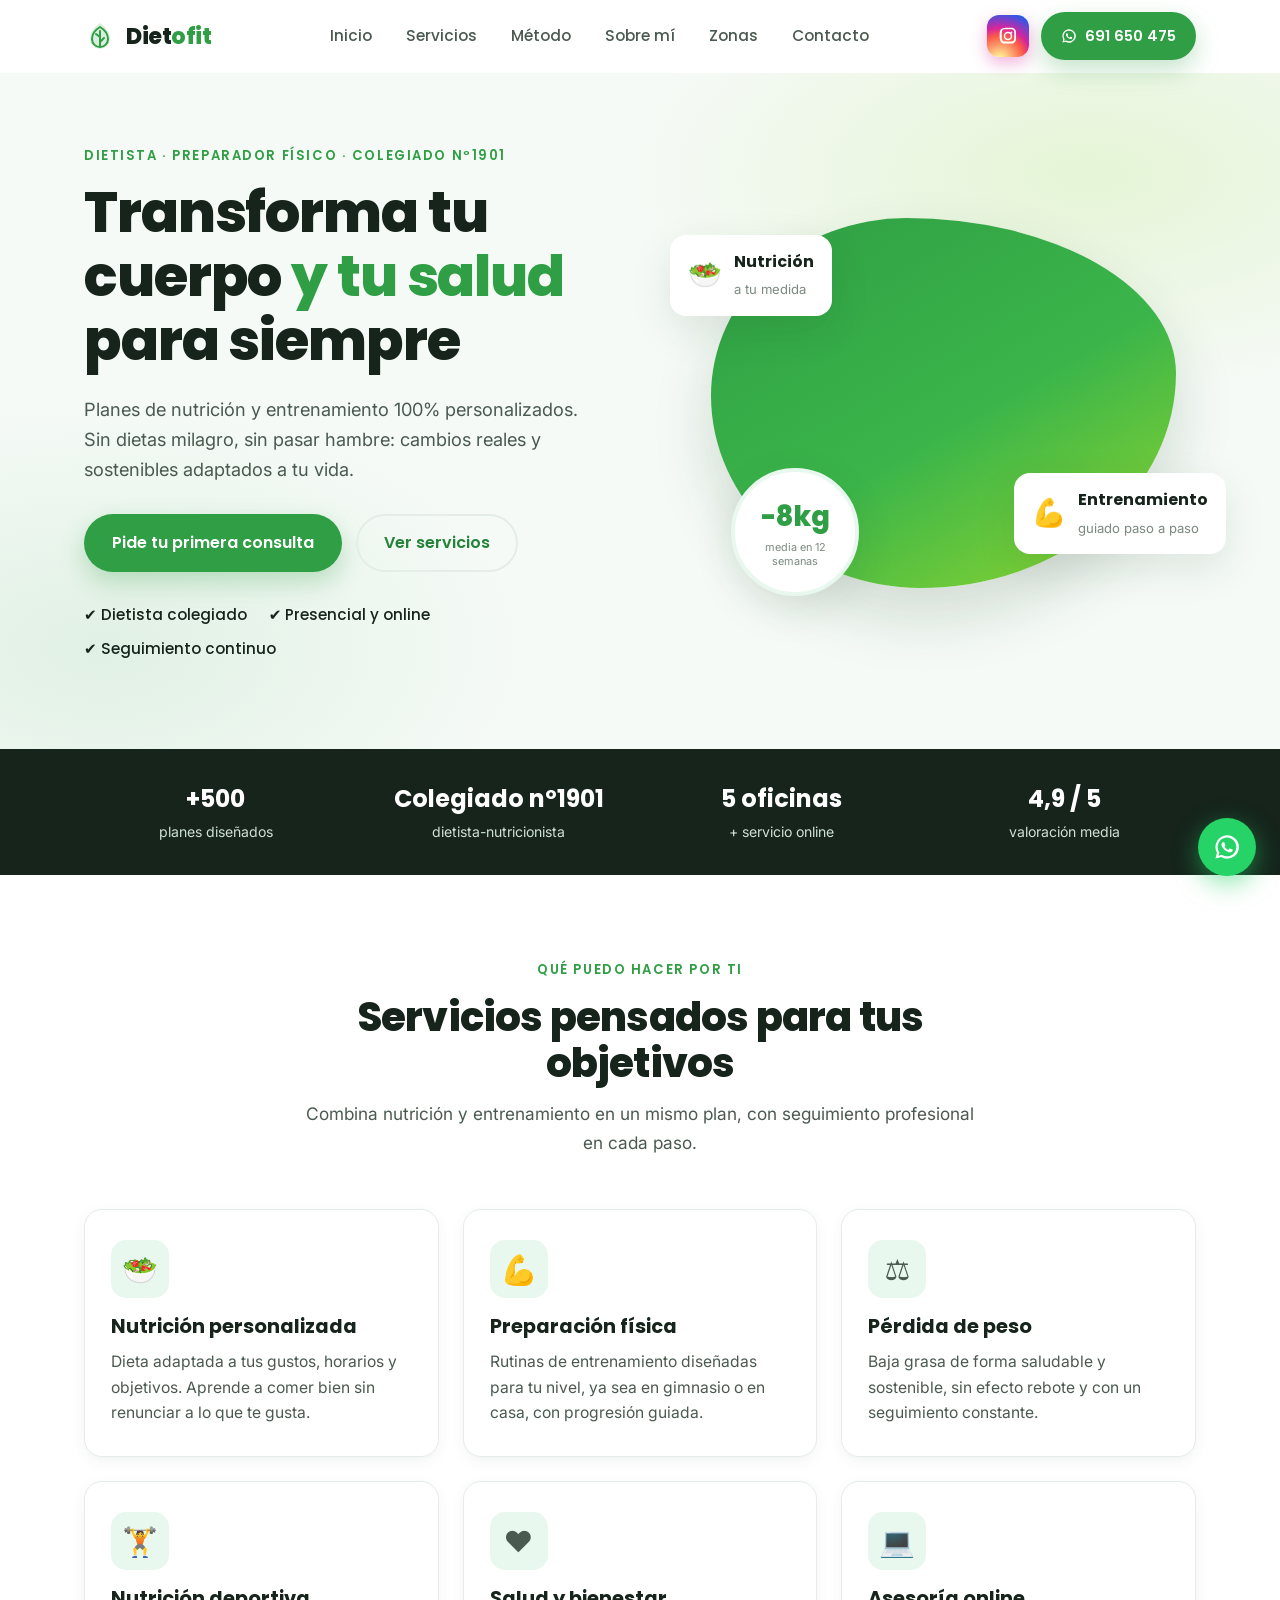
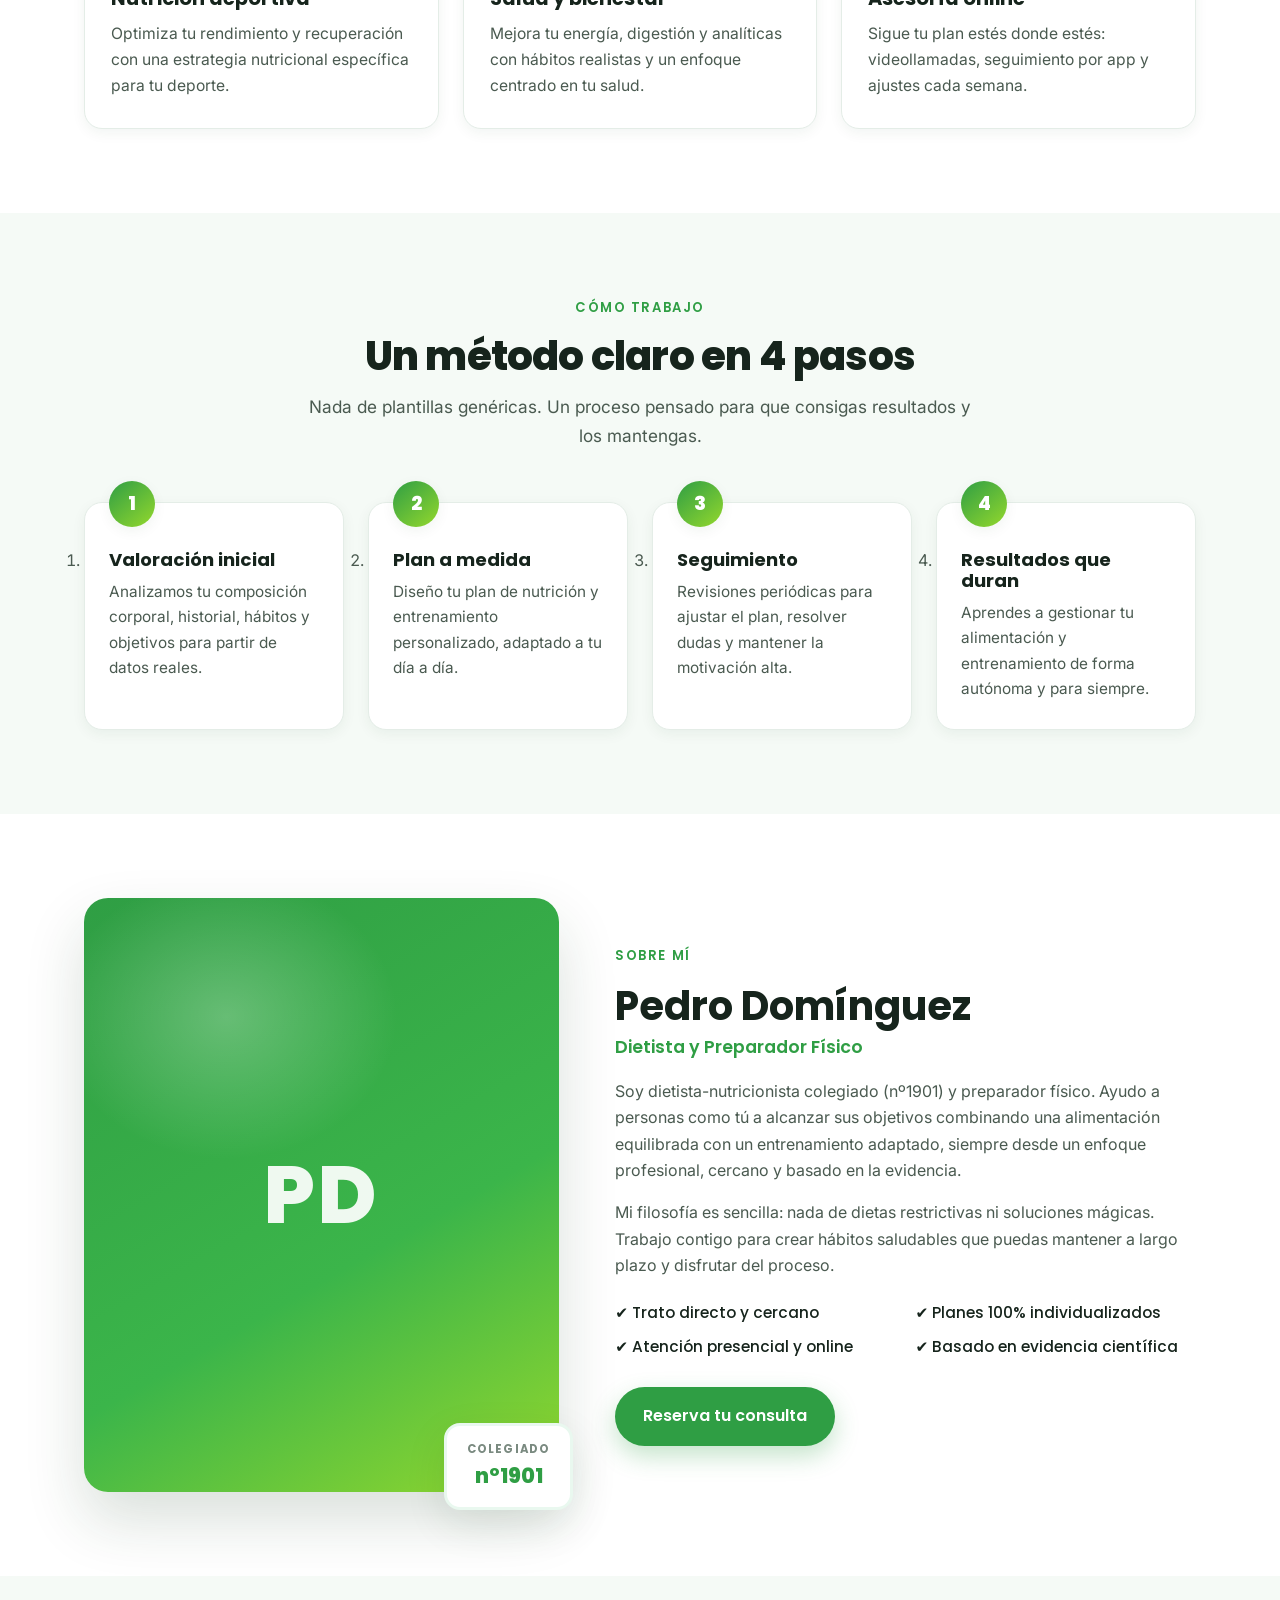
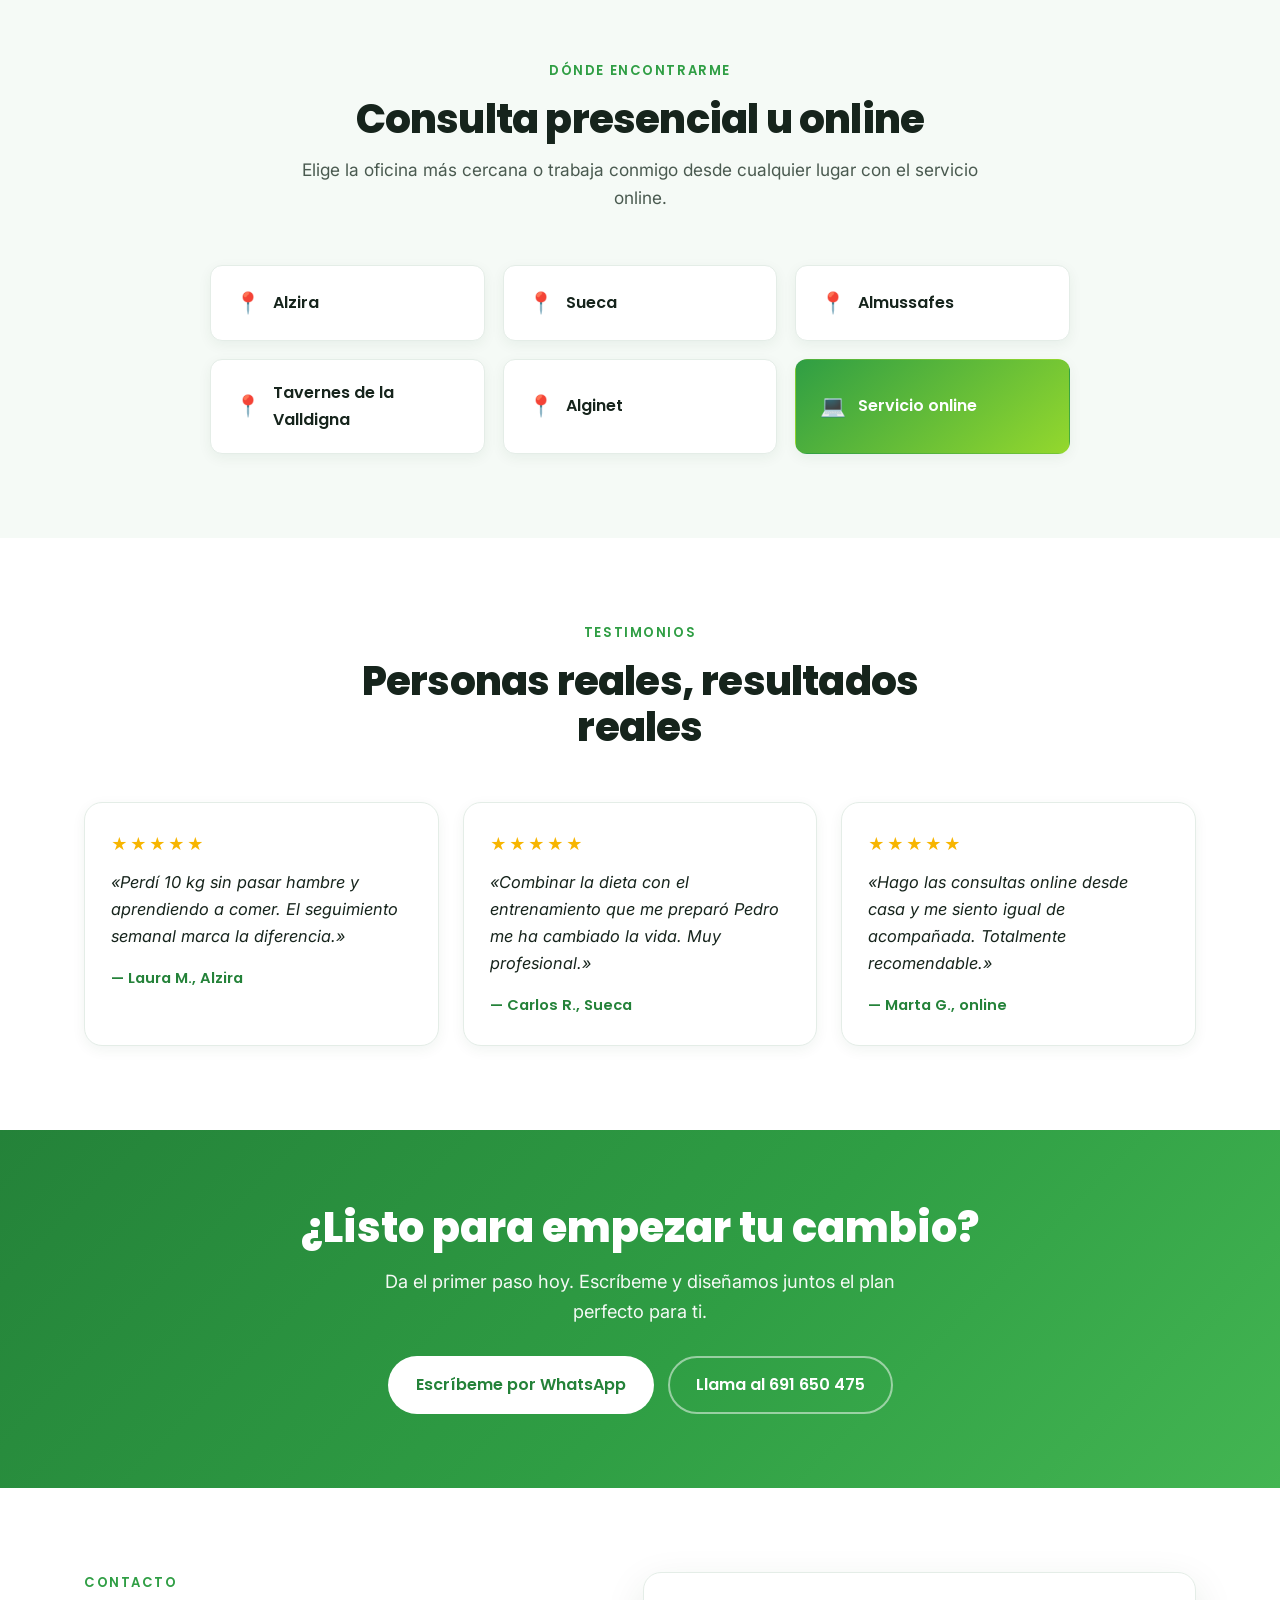
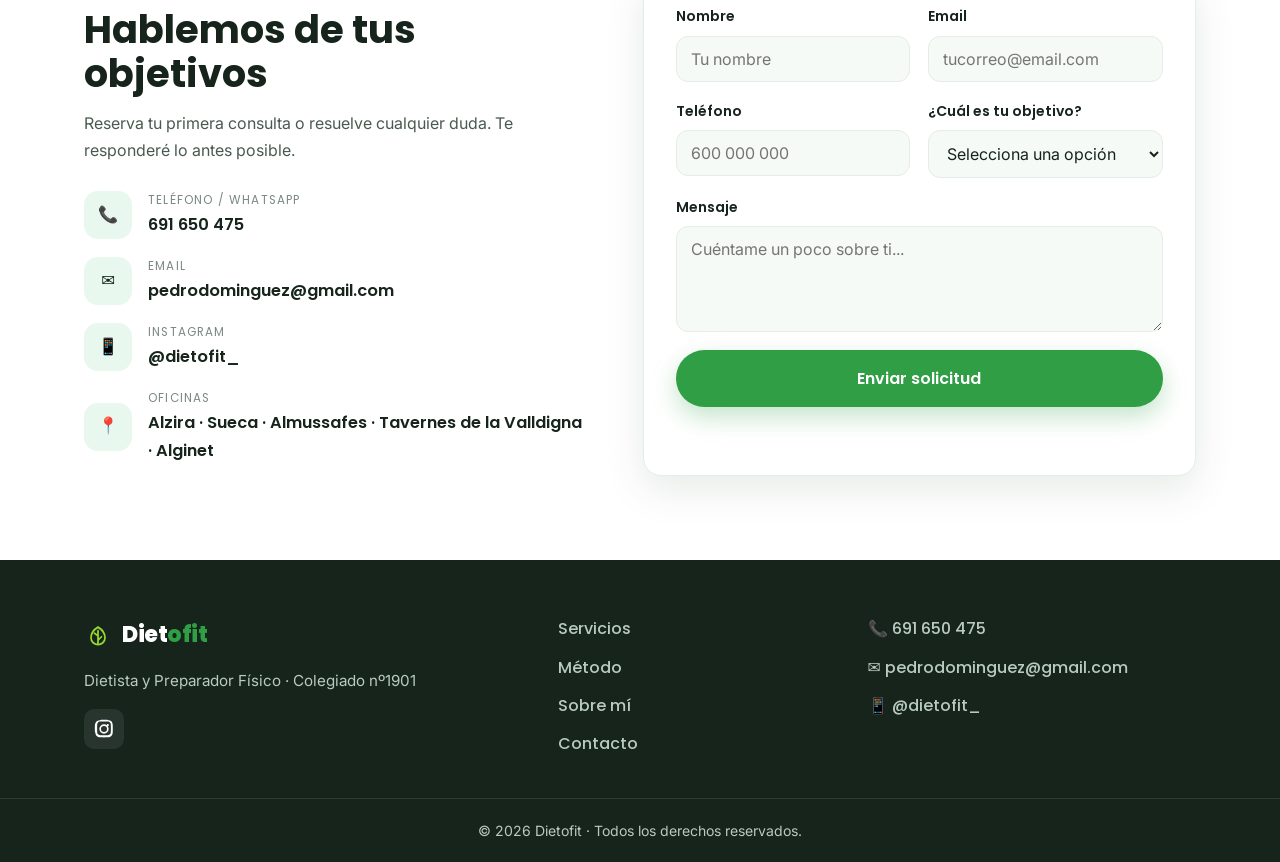
==== commit 4a01622e: "Añadir logo de Instagram en la cabecera Botón con el icono y degradado oficial de Instagram enlazand" ====
--- a/index.html
+++ b/index.html
@@ -37,10 +37,15 @@
         <a href="#contacto">Contacto</a>
       </nav>
 
-      <a href="https://wa.me/34691650475" class="btn btn--primary btn--small header__cta" target="_blank" rel="noopener">
-        <svg viewBox="0 0 24 24" width="16" height="16" fill="currentColor" aria-hidden="true"><path d="M12 2a10 10 0 0 0-8.6 15l-1.3 4.8 4.9-1.3A10 10 0 1 0 12 2Zm0 18a8 8 0 0 1-4.1-1.1l-.3-.2-2.9.8.8-2.8-.2-.3A8 8 0 1 1 12 20Zm4.4-6c-.2-.1-1.4-.7-1.6-.8-.2-.1-.4-.1-.6.1-.2.2-.6.8-.8 1-.1.1-.3.2-.5 0-.7-.3-1.4-.6-2-1.3-.4-.5-.8-1-.9-1.2-.1-.2 0-.3.1-.4l.3-.4c.1-.1.1-.2.2-.4 0-.1 0-.3 0-.4l-.8-1.9c-.2-.5-.4-.4-.6-.4h-.5c-.1 0-.4.1-.6.3-.2.2-.8.8-.8 1.9s.8 2.2.9 2.4c.1.2 1.6 2.5 4 3.4.6.3 1 .4 1.4.5.6.2 1.1.2 1.5.1.5-.1 1.4-.6 1.6-1.1.2-.6.2-1 .1-1.1 0-.1-.2-.2-.4-.3Z"/></svg>
-        691 650 475
-      </a>
+      <div class="header__actions">
+        <a href="https://www.instagram.com/dietofit_" class="header__ig" target="_blank" rel="noopener" aria-label="Instagram de Dietofit">
+          <svg viewBox="0 0 24 24" width="20" height="20" fill="currentColor" aria-hidden="true"><path d="M12 2c2.7 0 3 0 4.1.1 1 0 1.7.2 2.3.5.6.2 1.1.5 1.6 1 .5.5.8 1 1 1.6.3.6.4 1.3.5 2.3.1 1.1.1 1.4.1 4.1s0 3-.1 4.1c0 1-.2 1.7-.5 2.3-.2.6-.5 1.1-1 1.6-.5.5-1 .8-1.6 1-.6.3-1.3.4-2.3.5-1.1.1-1.4.1-4.1.1s-3 0-4.1-.1c-1 0-1.7-.2-2.3-.5-.6-.2-1.1-.5-1.6-1-.5-.5-.8-1-1-1.6-.3-.6-.4-1.3-.5-2.3C2 15 2 14.7 2 12s0-3 .1-4.1c0-1 .2-1.7.5-2.3.2-.6.5-1.1 1-1.6.5-.5 1-.8 1.6-1 .6-.3 1.3-.4 2.3-.5C8.6 2 8.9 2 12 2Zm0 1.8c-2.7 0-3 0-4 .1-.8 0-1.2.2-1.5.3-.4.1-.7.3-1 .6-.3.3-.5.6-.6 1-.1.3-.3.7-.3 1.5-.1 1-.1 1.3-.1 4s0 3 .1 4c0 .8.2 1.2.3 1.5.1.4.3.7.6 1 .3.3.6.5 1 .6.3.1.7.3 1.5.3 1 .1 1.3.1 4 .1s3 0 4-.1c.8 0 1.2-.2 1.5-.3.4-.1.7-.3 1-.6.3-.3.5-.6.6-1 .1-.3.3-.7.3-1.5.1-1 .1-1.3.1-4s0-3-.1-4c0-.8-.2-1.2-.3-1.5-.1-.4-.3-.7-.6-1-.3-.3-.6-.5-1-.6-.3-.1-.7-.3-1.5-.3-1-.1-1.3-.1-4-.1Zm0 3.1a5.1 5.1 0 1 1 0 10.2 5.1 5.1 0 0 1 0-10.2Zm0 1.8a3.3 3.3 0 1 0 0 6.6 3.3 3.3 0 0 0 0-6.6Zm5.3-.9a1.2 1.2 0 1 1-2.4 0 1.2 1.2 0 0 1 2.4 0Z"/></svg>
+        </a>
+        <a href="https://wa.me/34691650475" class="btn btn--primary btn--small header__cta" target="_blank" rel="noopener">
+          <svg viewBox="0 0 24 24" width="16" height="16" fill="currentColor" aria-hidden="true"><path d="M12 2a10 10 0 0 0-8.6 15l-1.3 4.8 4.9-1.3A10 10 0 1 0 12 2Zm0 18a8 8 0 0 1-4.1-1.1l-.3-.2-2.9.8.8-2.8-.2-.3A8 8 0 1 1 12 20Zm4.4-6c-.2-.1-1.4-.7-1.6-.8-.2-.1-.4-.1-.6.1-.2.2-.6.8-.8 1-.1.1-.3.2-.5 0-.7-.3-1.4-.6-2-1.3-.4-.5-.8-1-.9-1.2-.1-.2 0-.3.1-.4l.3-.4c.1-.1.1-.2.2-.4 0-.1 0-.3 0-.4l-.8-1.9c-.2-.5-.4-.4-.6-.4h-.5c-.1 0-.4.1-.6.3-.2.2-.8.8-.8 1.9s.8 2.2.9 2.4c.1.2 1.6 2.5 4 3.4.6.3 1 .4 1.4.5.6.2 1.1.2 1.5.1.5-.1 1.4-.6 1.6-1.1.2-.6.2-1 .1-1.1 0-.1-.2-.2-.4-.3Z"/></svg>
+          691 650 475
+        </a>
+      </div>
 
       <button class="nav-toggle" id="navToggle" aria-label="Abrir menú" aria-expanded="false">
         <span></span><span></span><span></span>
--- a/styles.css
+++ b/styles.css
@@ -113,7 +113,16 @@
 }
 .nav a:hover { color: var(--green-dark); background: var(--green-light); }
 
+.header__actions { display: flex; align-items: center; gap: 12px; flex-shrink: 0; }
 .header__cta { flex-shrink: 0; }
+.header__ig {
+  width: 42px; height: 42px; border-radius: 12px; flex-shrink: 0;
+  display: inline-flex; align-items: center; justify-content: center; color: #fff;
+  background: radial-gradient(circle at 30% 107%, #fdf497 0%, #fdf497 5%, #fd5949 45%, #d6249f 60%, #285AEB 90%);
+  box-shadow: 0 6px 16px rgba(214, 36, 159, .35);
+  transition: transform .18s ease, box-shadow .18s ease;
+}
+.header__ig:hover { transform: translateY(-2px); box-shadow: 0 10px 22px rgba(214, 36, 159, .45); }
 
 .nav-toggle { display: none; flex-direction: column; gap: 5px; background: none; border: 0; cursor: pointer; padding: 8px; }
 .nav-toggle span { width: 26px; height: 2.5px; background: var(--ink); border-radius: 3px; transition: .25s; }
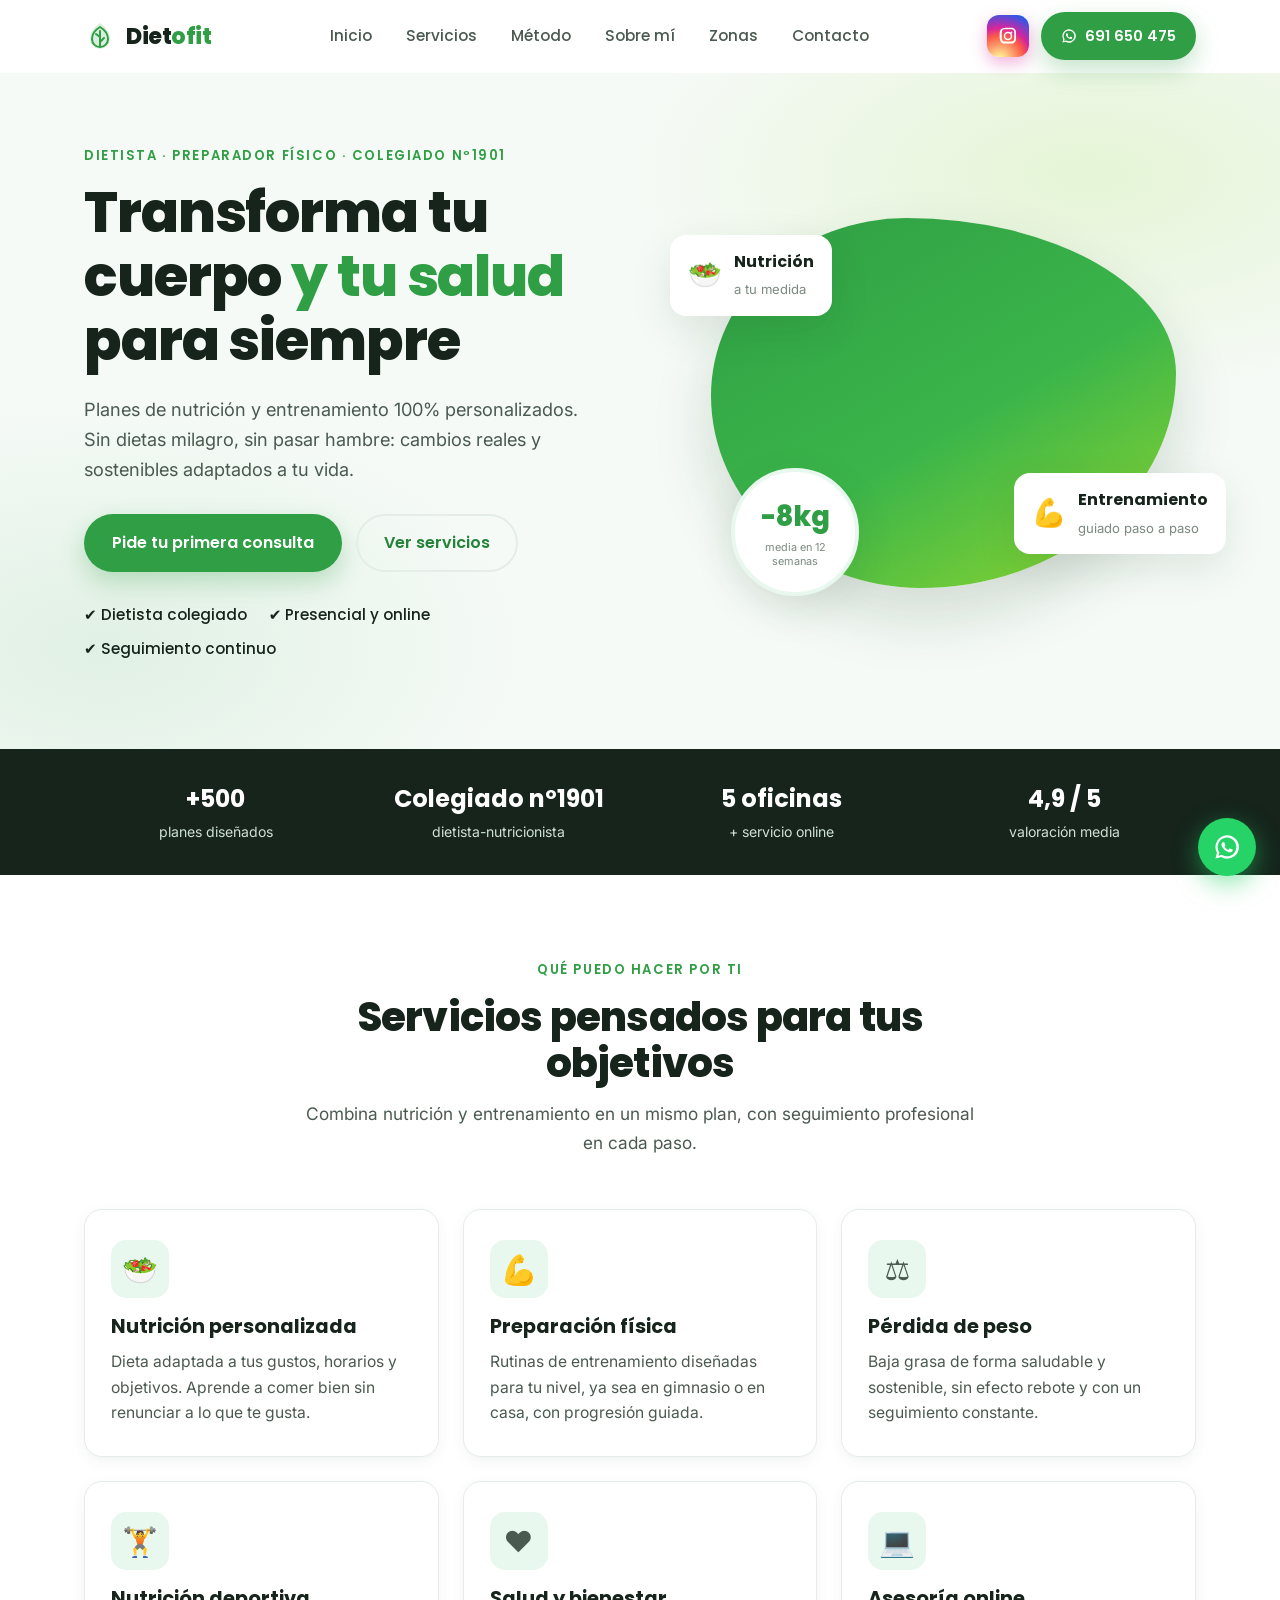
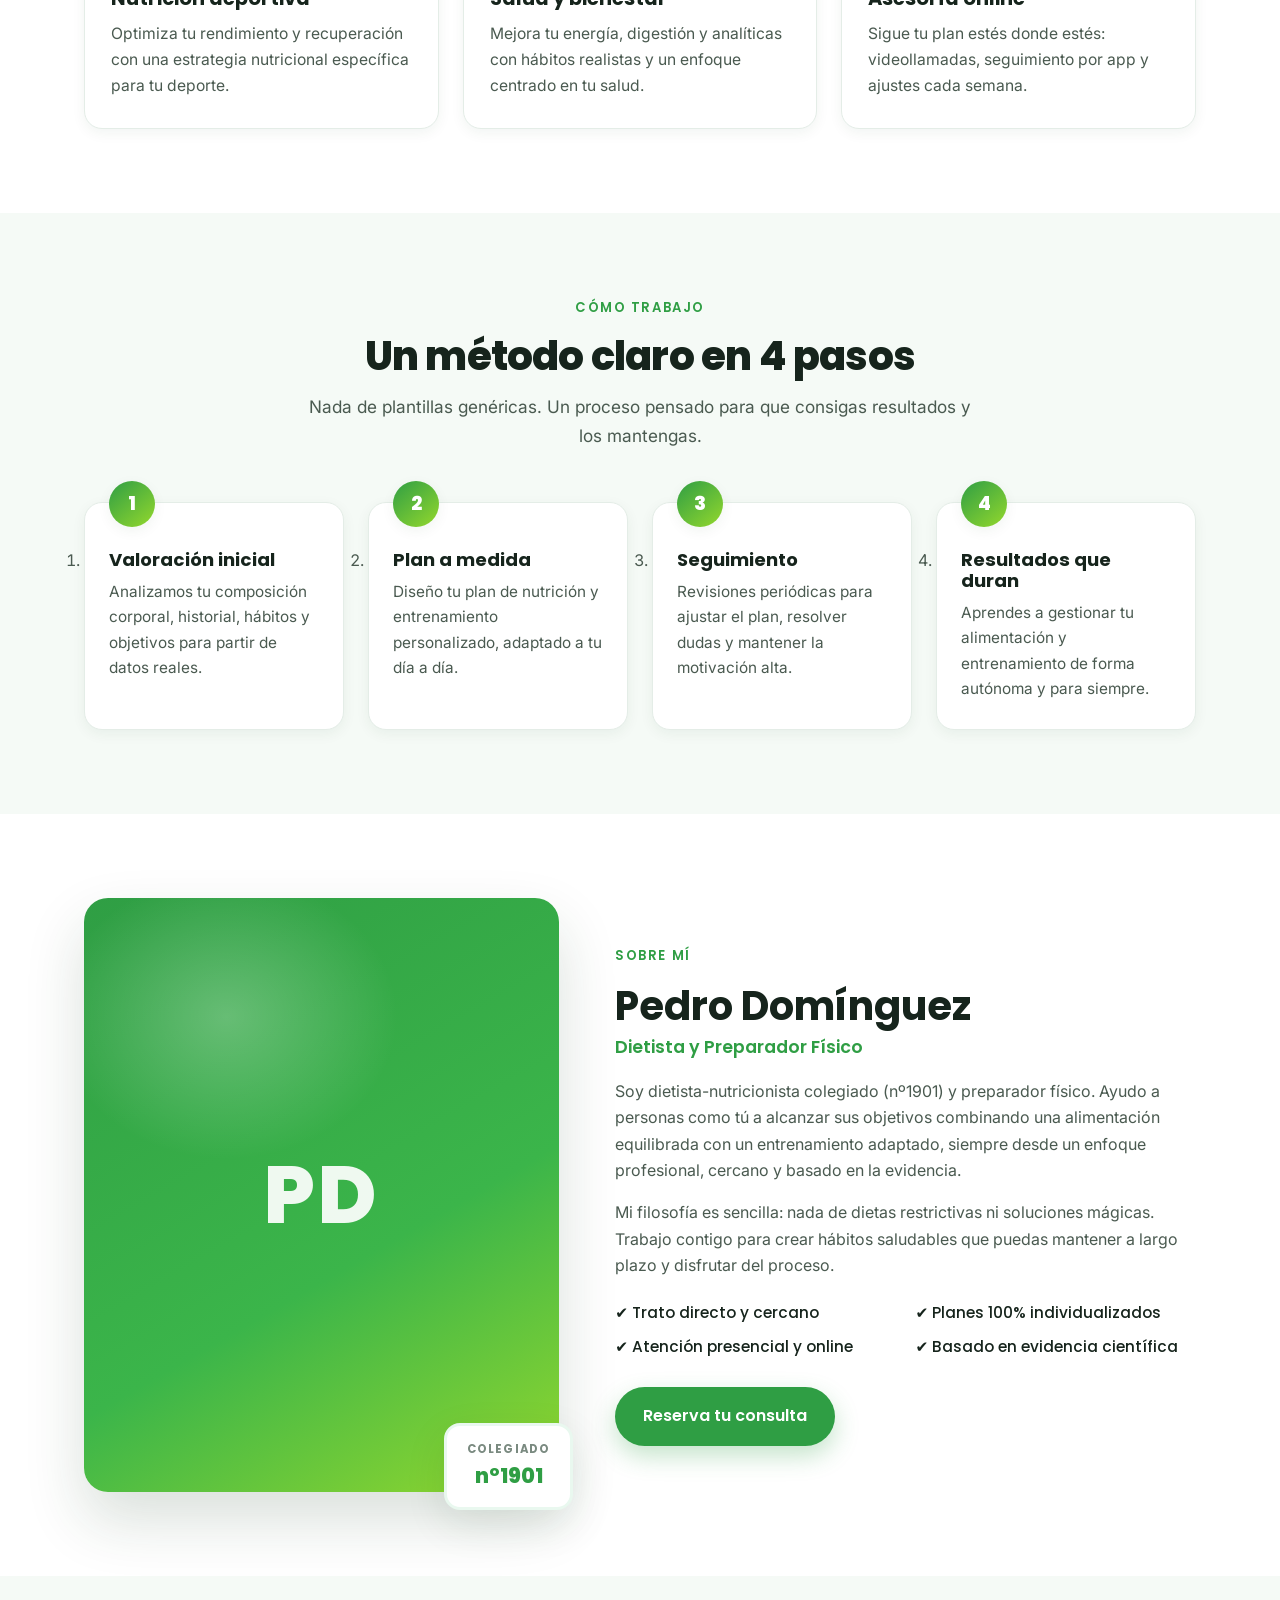
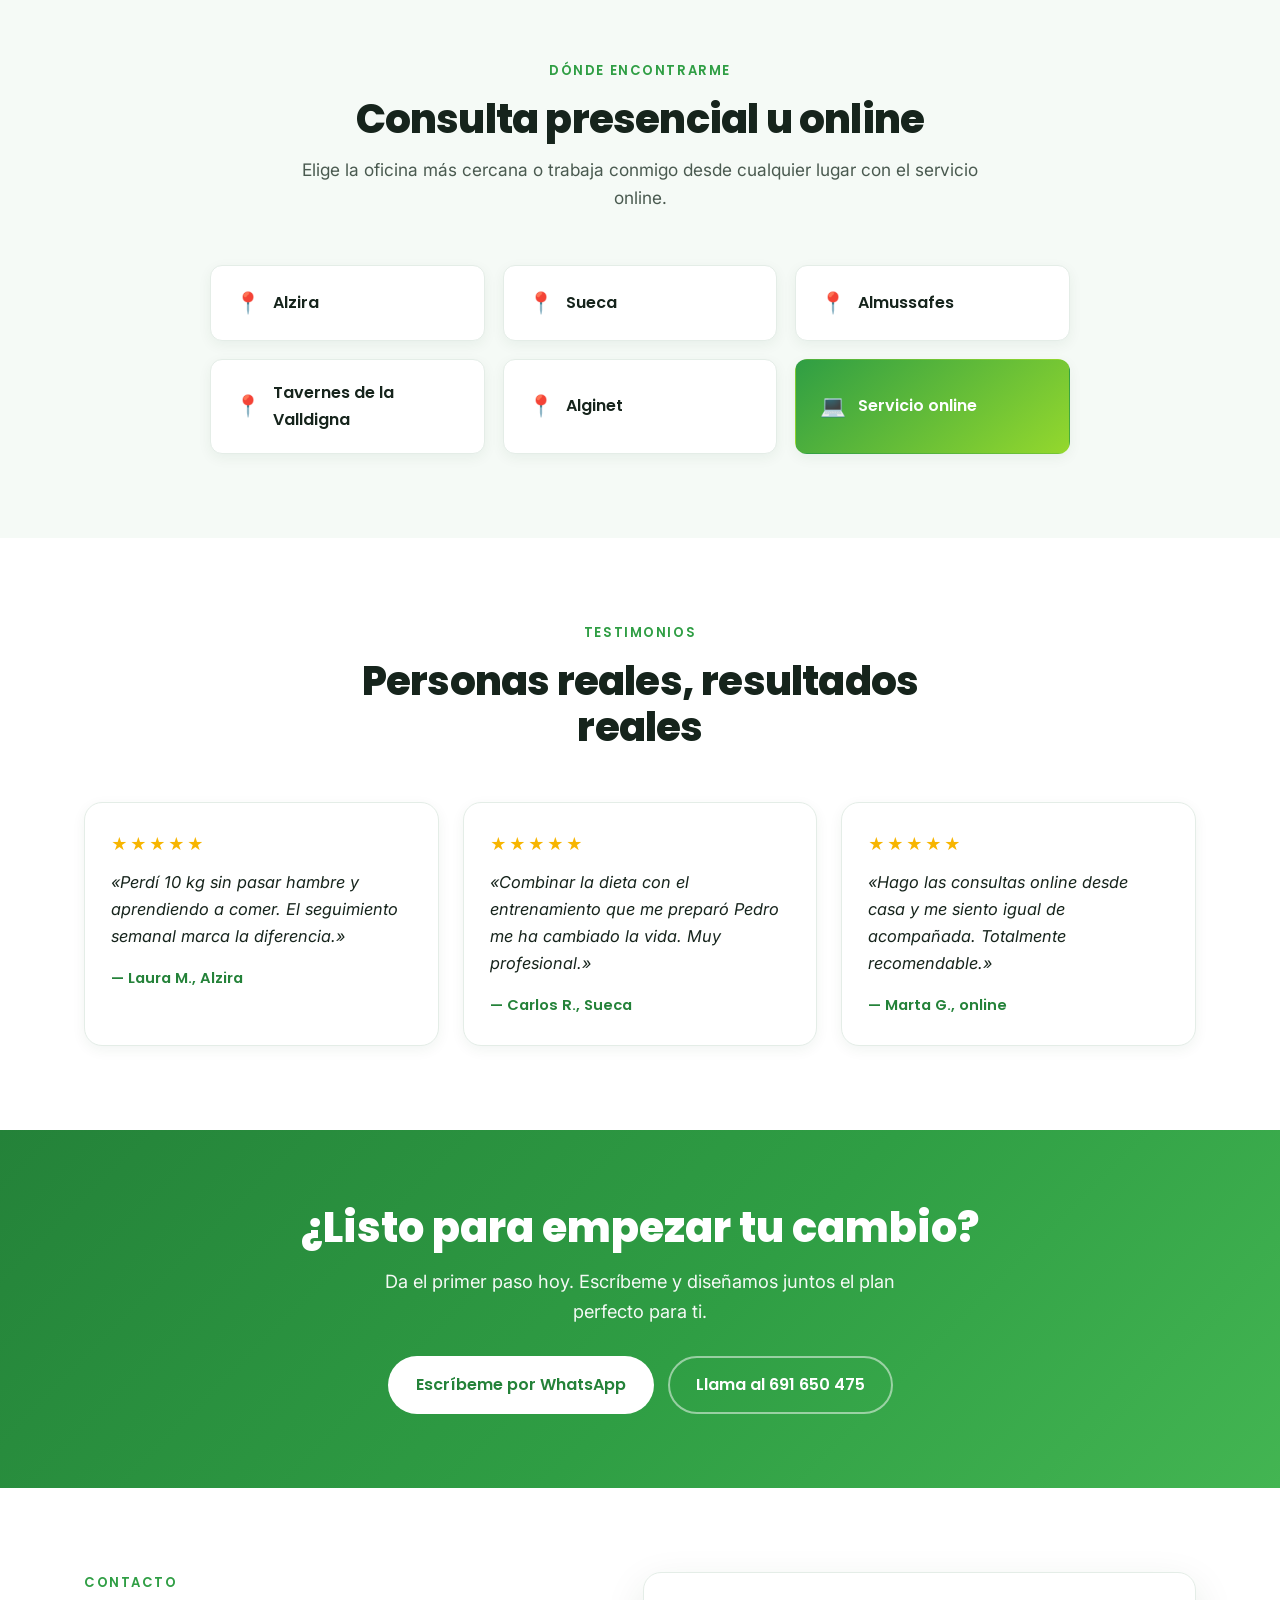
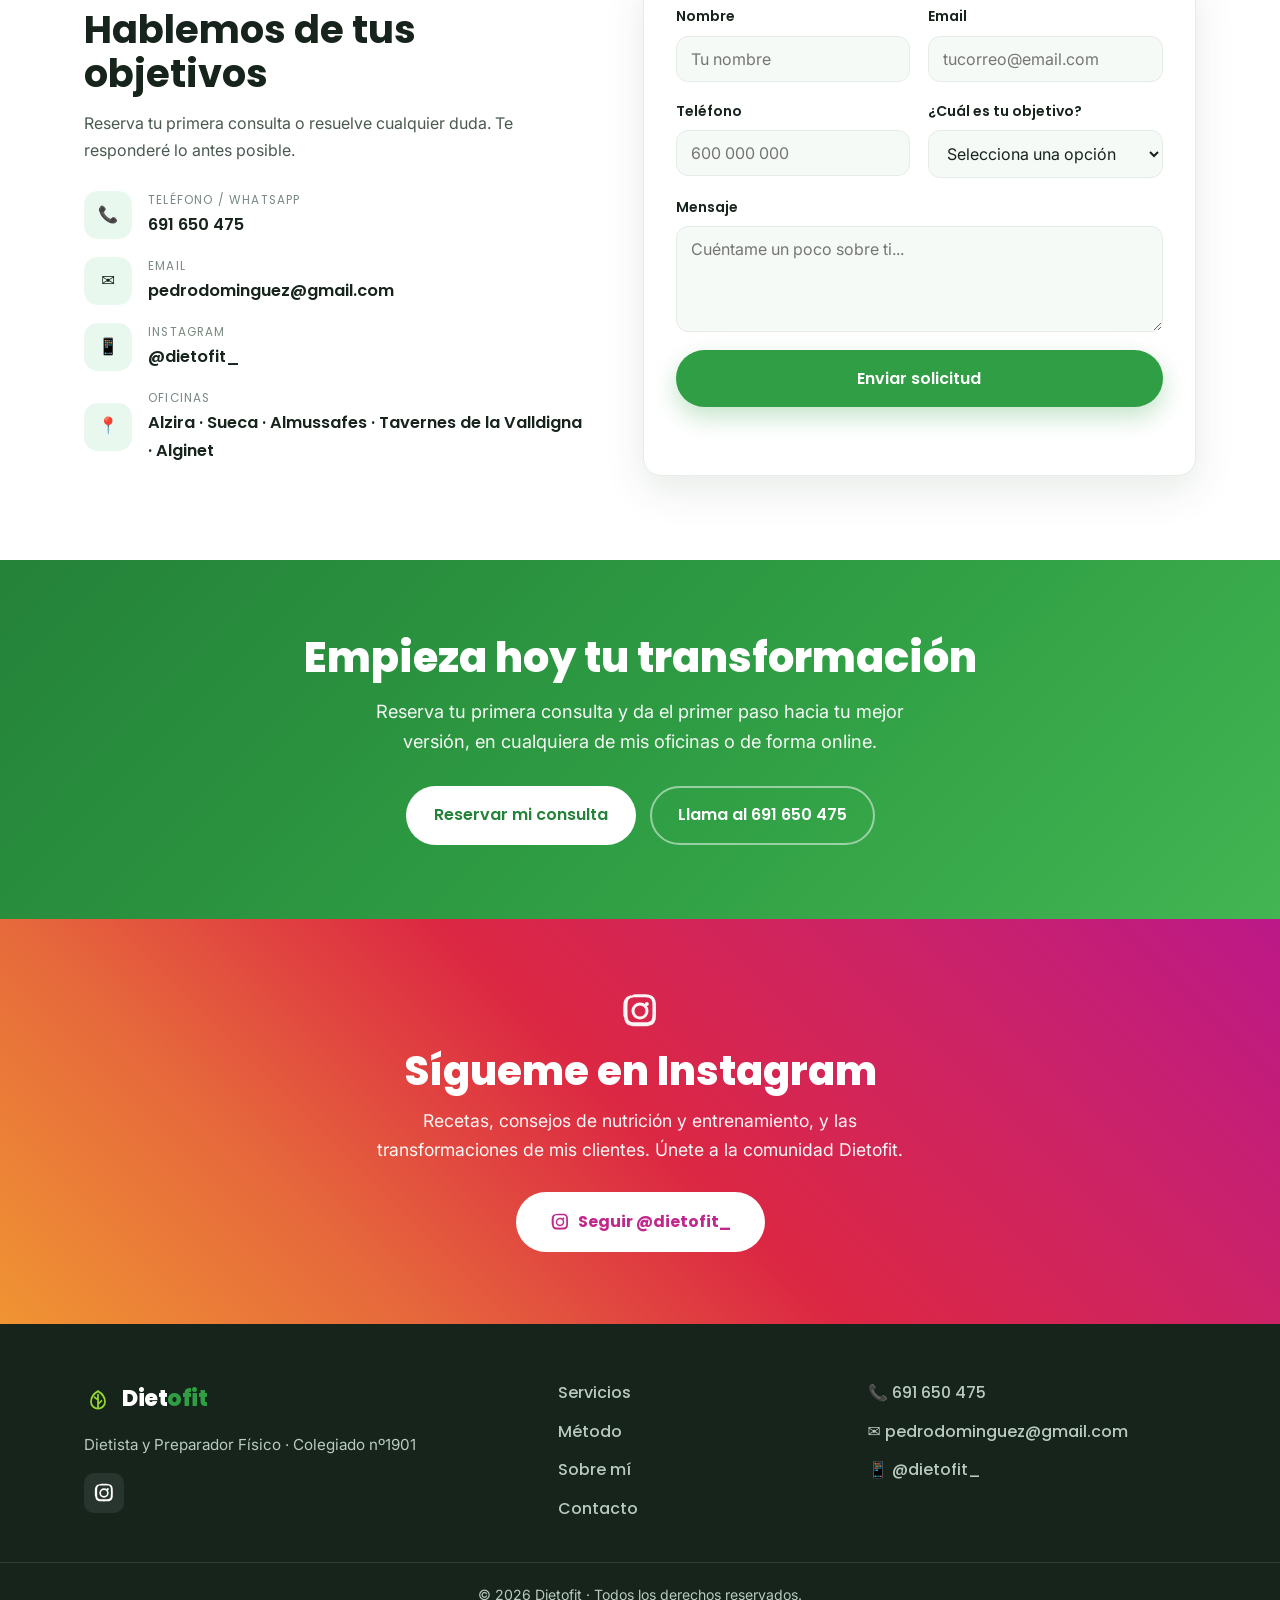
==== commit 4e6b085b: "Añadir CTA final y bloque 'Sígueme en Instagram' - Nueva sección CTA de cierre para reservar consult" ====
--- a/index.html
+++ b/index.html
@@ -357,6 +357,33 @@
     </section>
   </main>
 
+  <!-- CTA FINAL -->
+  <section class="cta cta--final">
+    <div class="container cta__inner">
+      <h2>Empieza hoy tu transformación</h2>
+      <p>Reserva tu primera consulta y da el primer paso hacia tu mejor versión, en cualquiera de mis oficinas o de forma online.</p>
+      <div class="cta__actions">
+        <a href="https://wa.me/34691650475" class="btn btn--white" target="_blank" rel="noopener">Reservar mi consulta</a>
+        <a href="tel:+34691650475" class="btn btn--ghost-light">Llama al 691 650 475</a>
+      </div>
+    </div>
+  </section>
+
+  <!-- INSTAGRAM -->
+  <section class="ig-follow" id="instagram">
+    <div class="container ig-follow__inner">
+      <span class="ig-follow__icon" aria-hidden="true">
+        <svg viewBox="0 0 24 24" width="40" height="40" fill="currentColor"><path d="M12 2c2.7 0 3 0 4.1.1 1 0 1.7.2 2.3.5.6.2 1.1.5 1.6 1 .5.5.8 1 1 1.6.3.6.4 1.3.5 2.3.1 1.1.1 1.4.1 4.1s0 3-.1 4.1c0 1-.2 1.7-.5 2.3-.2.6-.5 1.1-1 1.6-.5.5-1 .8-1.6 1-.6.3-1.3.4-2.3.5-1.1.1-1.4.1-4.1.1s-3 0-4.1-.1c-1 0-1.7-.2-2.3-.5-.6-.2-1.1-.5-1.6-1-.5-.5-.8-1-1-1.6-.3-.6-.4-1.3-.5-2.3C2 15 2 14.7 2 12s0-3 .1-4.1c0-1 .2-1.7.5-2.3.2-.6.5-1.1 1-1.6.5-.5 1-.8 1.6-1 .6-.3 1.3-.4 2.3-.5C8.6 2 8.9 2 12 2Zm0 1.8c-2.7 0-3 0-4 .1-.8 0-1.2.2-1.5.3-.4.1-.7.3-1 .6-.3.3-.5.6-.6 1-.1.3-.3.7-.3 1.5-.1 1-.1 1.3-.1 4s0 3 .1 4c0 .8.2 1.2.3 1.5.1.4.3.7.6 1 .3.3.6.5 1 .6.3.1.7.3 1.5.3 1 .1 1.3.1 4 .1s3 0 4-.1c.8 0 1.2-.2 1.5-.3.4-.1.7-.3 1-.6.3-.3.5-.6.6-1 .1-.3.3-.7.3-1.5.1-1 .1-1.3.1-4s0-3-.1-4c0-.8-.2-1.2-.3-1.5-.1-.4-.3-.7-.6-1-.3-.3-.6-.5-1-.6-.3-.1-.7-.3-1.5-.3-1-.1-1.3-.1-4-.1Zm0 3.1a5.1 5.1 0 1 1 0 10.2 5.1 5.1 0 0 1 0-10.2Zm0 1.8a3.3 3.3 0 1 0 0 6.6 3.3 3.3 0 0 0 0-6.6Zm5.3-.9a1.2 1.2 0 1 1-2.4 0 1.2 1.2 0 0 1 2.4 0Z"/></svg>
+      </span>
+      <h2>Sígueme en Instagram</h2>
+      <p>Recetas, consejos de nutrición y entrenamiento, y las transformaciones de mis clientes. Únete a la comunidad Dietofit.</p>
+      <a href="https://www.instagram.com/dietofit_" class="btn ig-follow__btn" target="_blank" rel="noopener">
+        <svg viewBox="0 0 24 24" width="20" height="20" fill="currentColor" aria-hidden="true"><path d="M12 2c2.7 0 3 0 4.1.1 1 0 1.7.2 2.3.5.6.2 1.1.5 1.6 1 .5.5.8 1 1 1.6.3.6.4 1.3.5 2.3.1 1.1.1 1.4.1 4.1s0 3-.1 4.1c0 1-.2 1.7-.5 2.3-.2.6-.5 1.1-1 1.6-.5.5-1 .8-1.6 1-.6.3-1.3.4-2.3.5-1.1.1-1.4.1-4.1.1s-3 0-4.1-.1c-1 0-1.7-.2-2.3-.5-.6-.2-1.1-.5-1.6-1-.5-.5-.8-1-1-1.6-.3-.6-.4-1.3-.5-2.3C2 15 2 14.7 2 12s0-3 .1-4.1c0-1 .2-1.7.5-2.3.2-.6.5-1.1 1-1.6.5-.5 1-.8 1.6-1 .6-.3 1.3-.4 2.3-.5C8.6 2 8.9 2 12 2Zm0 1.8c-2.7 0-3 0-4 .1-.8 0-1.2.2-1.5.3-.4.1-.7.3-1 .6-.3.3-.5.6-.6 1-.1.3-.3.7-.3 1.5-.1 1-.1 1.3-.1 4s0 3 .1 4c0 .8.2 1.2.3 1.5.1.4.3.7.6 1 .3.3.6.5 1 .6.3.1.7.3 1.5.3 1 .1 1.3.1 4 .1s3 0 4-.1c.8 0 1.2-.2 1.5-.3.4-.1.7-.3 1-.6.3-.3.5-.6.6-1 .1-.3.3-.7.3-1.5.1-1 .1-1.3.1-4s0-3-.1-4c0-.8-.2-1.2-.3-1.5-.1-.4-.3-.7-.6-1-.3-.3-.6-.5-1-.6-.3-.1-.7-.3-1.5-.3-1-.1-1.3-.1-4-.1Zm0 3.1a5.1 5.1 0 1 1 0 10.2 5.1 5.1 0 0 1 0-10.2Zm0 1.8a3.3 3.3 0 1 0 0 6.6 3.3 3.3 0 0 0 0-6.6Zm5.3-.9a1.2 1.2 0 1 1-2.4 0 1.2 1.2 0 0 1 2.4 0Z"/></svg>
+        Seguir @dietofit_
+      </a>
+    </div>
+  </section>
+
   <!-- FOOTER -->
   <footer class="footer">
     <div class="container footer__inner">
--- a/styles.css
+++ b/styles.css
@@ -287,6 +287,18 @@
 .cta p { font-size: 1.14rem; max-width: 560px; margin: 0 auto 30px; opacity: .95; }
 .cta__actions { display: flex; flex-wrap: wrap; gap: 14px; justify-content: center; }
 
+/* ---------- Instagram follow ---------- */
+.ig-follow {
+  background: linear-gradient(45deg, #f09433 0%, #e6683c 25%, #dc2743 50%, #cc2366 75%, #bc1888 100%);
+  color: #fff; text-align: center;
+}
+.ig-follow__inner { padding: 72px 24px; display: flex; flex-direction: column; align-items: center; }
+.ig-follow__icon { margin-bottom: 10px; opacity: .95; }
+.ig-follow h2 { color: #fff; font-size: clamp(1.8rem, 4vw, 2.5rem); font-weight: 800; margin-bottom: 12px; }
+.ig-follow p { max-width: 540px; margin: 0 auto 28px; font-size: 1.1rem; opacity: .96; }
+.ig-follow__btn { background: #fff; color: #c1288b; font-weight: 700; padding: 15px 32px; }
+.ig-follow__btn:hover { transform: translateY(-2px); box-shadow: 0 14px 30px rgba(0, 0, 0, .18); }
+
 /* ---------- Contact ---------- */
 .contact { display: grid; grid-template-columns: 1fr 1.1fr; gap: 56px; align-items: start; }
 .contact__info h2 { font-size: clamp(1.8rem, 3.6vw, 2.4rem); margin-bottom: 14px; }
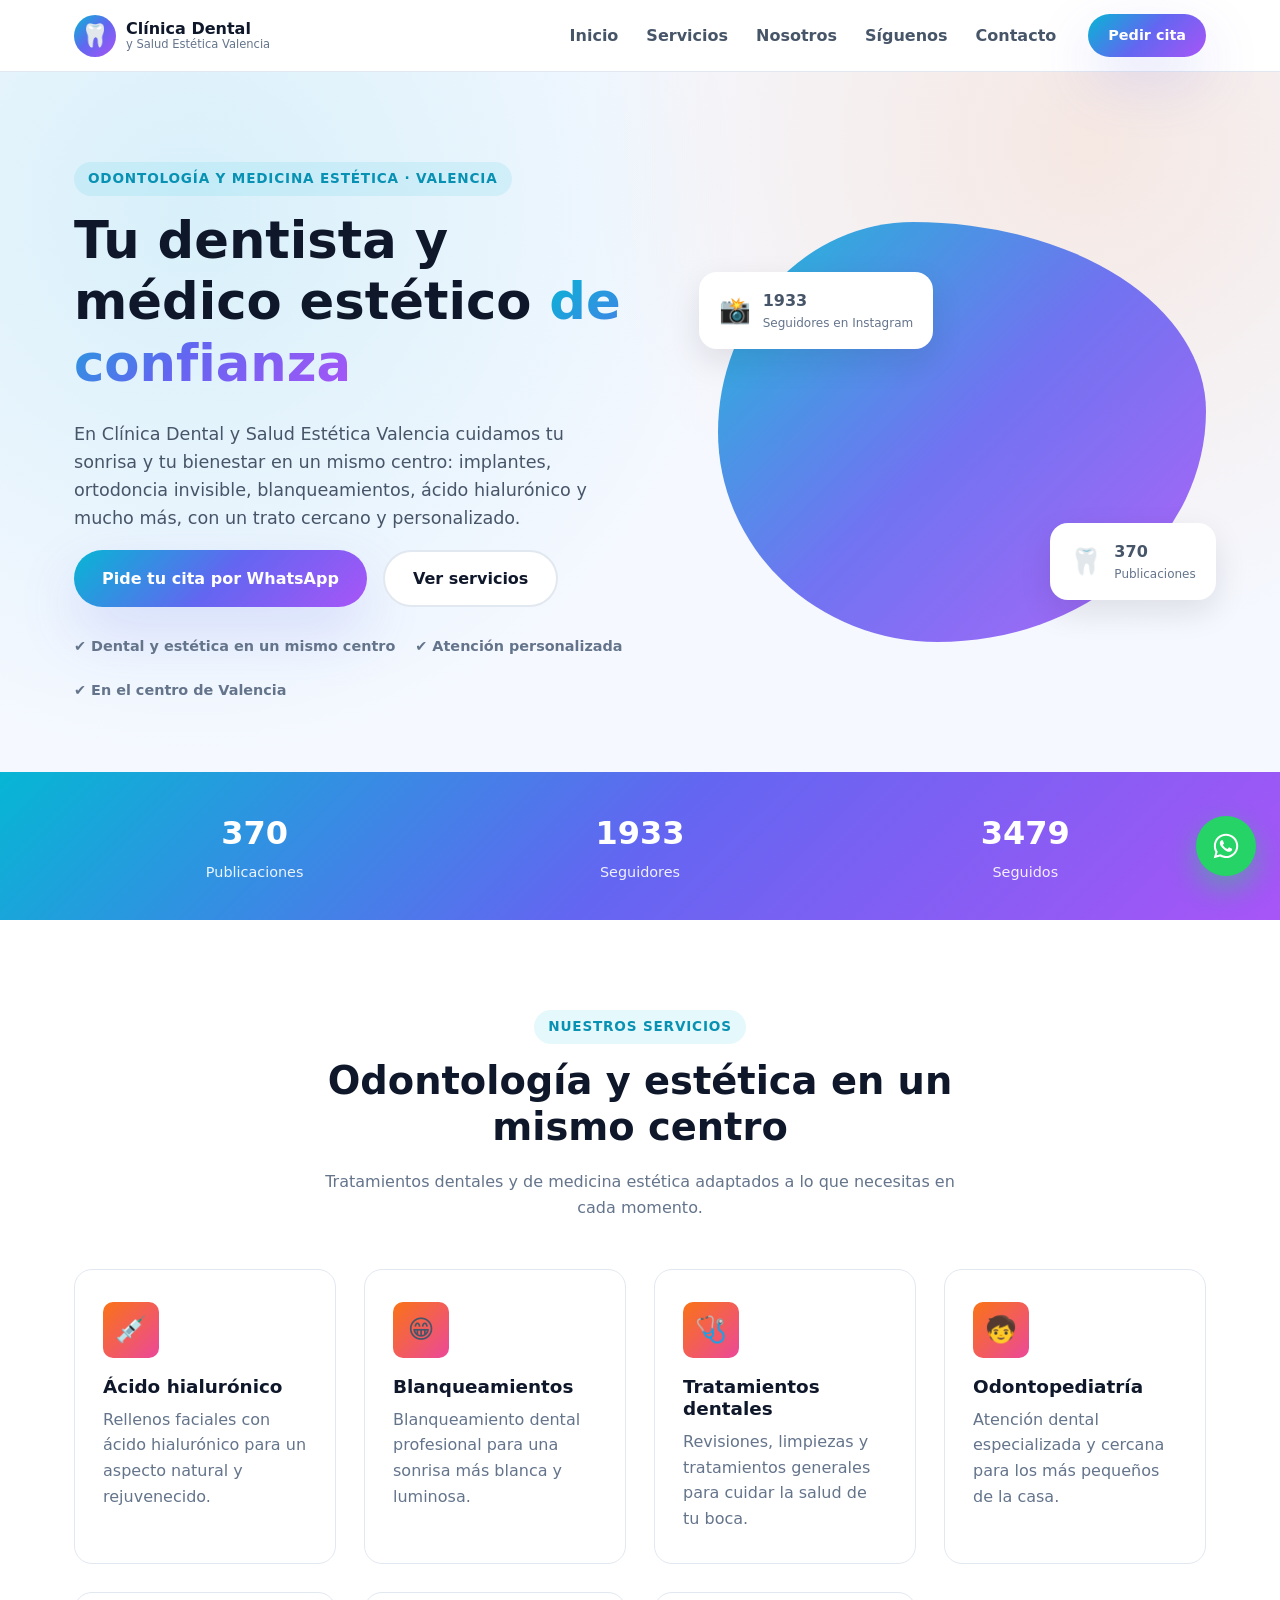
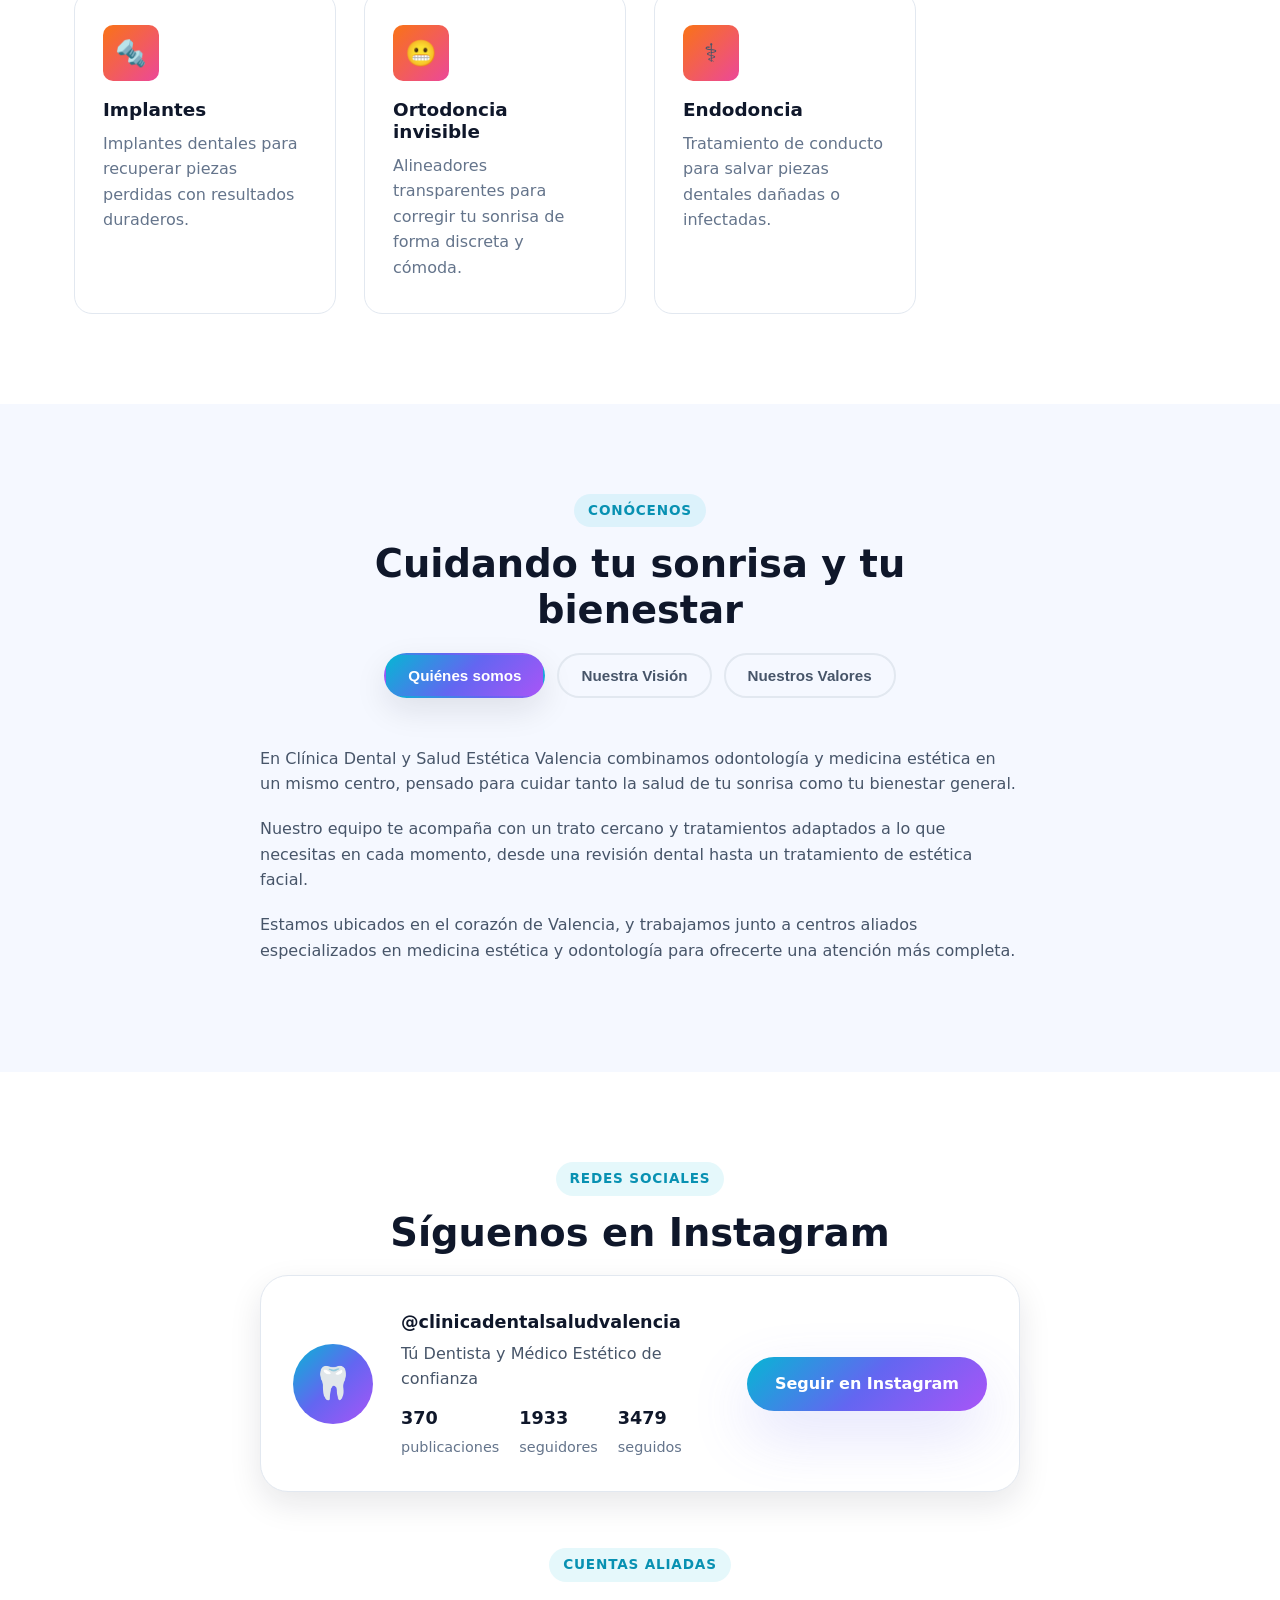
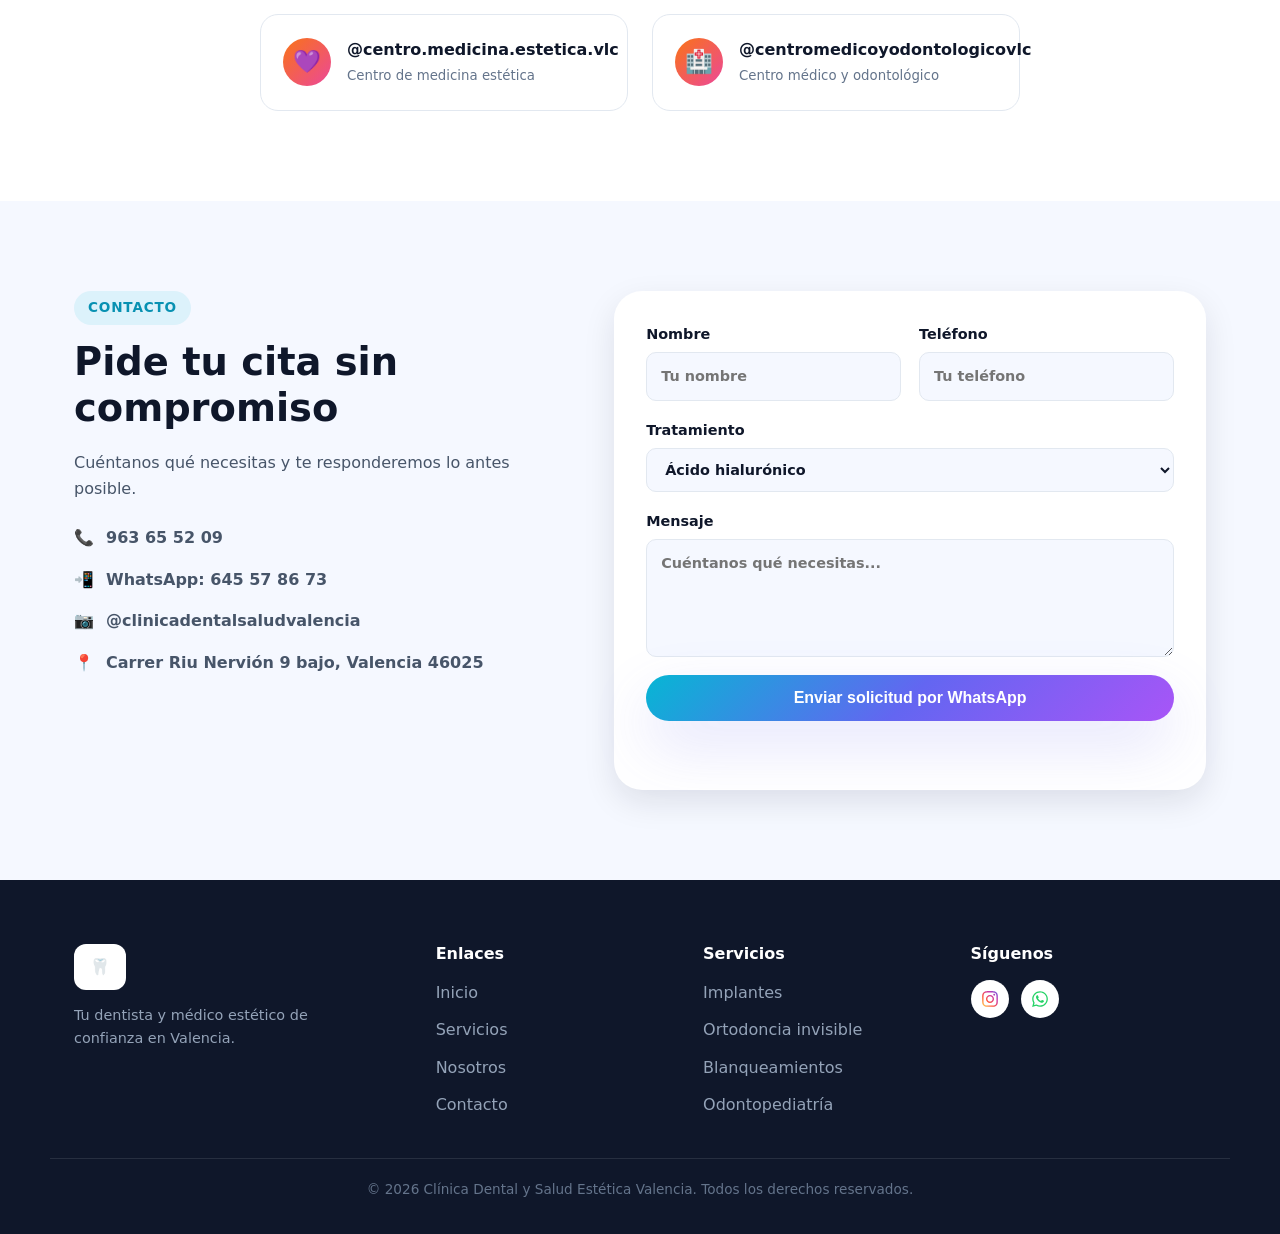
==== commit 30462275: "Replace upholstery cleaning site with Clínica Dental y Salud Estética Valencia landing page Reuses t" ====
--- a/index.html
+++ b/index.html
@@ -3,49 +3,32 @@
 <head>
   <meta charset="UTF-8">
   <meta name="viewport" content="width=device-width, initial-scale=1.0">
-  <title>Dietofit | Dietista y Preparador Físico · Alzira, Sueca y online</title>
-  <meta name="description" content="Dietofit — Pedro Domínguez, Dietista y Preparador Físico colegiado (nº1901). Nutrición y entrenamiento personalizado en Alzira, Sueca, Almussafes, Tavernes de la Valldigna, Alginet y online.">
-  <meta name="theme-color" content="#2f9e44">
-  <link rel="icon" href="data:image/svg+xml,<svg xmlns=%22http://www.w3.org/2000/svg%22 viewBox=%220 0 100 100%22><text y=%22.9em%22 font-size=%2290%22>🥑</text></svg>">
-  <link rel="preconnect" href="https://fonts.googleapis.com">
-  <link rel="preconnect" href="https://fonts.gstatic.com" crossorigin>
-  <link href="https://fonts.googleapis.com/css2?family=Poppins:wght@500;600;700;800&family=Inter:wght@400;500;600&display=swap" rel="stylesheet">
+  <title>Clínica Dental y Salud Estética Valencia | Odontología y Medicina Estética</title>
+  <meta name="description" content="Clínica Dental y Salud Estética Valencia: tu dentista y médico estético de confianza. Implantes, ortodoncia invisible, blanqueamientos, ácido hialurónico y más, en Valencia.">
+  <link rel="icon" href="data:image/svg+xml,<svg xmlns=%22http://www.w3.org/2000/svg%22 viewBox=%220 0 100 100%22><text y=%22.9em%22 font-size=%2290%22>🦷</text></svg>">
   <link rel="stylesheet" href="styles.css">
 </head>
 <body>
 
-  <!-- HEADER -->
   <header class="header" id="header">
     <div class="container header__inner">
-      <a href="#inicio" class="logo" aria-label="Dietofit inicio">
-        <span class="logo__mark" aria-hidden="true">
-          <svg viewBox="0 0 32 32" width="32" height="32" fill="none">
-            <path d="M16 3C9 8 6 13 6 19a10 10 0 0 0 20 0c0-6-3-11-10-16Z" fill="currentColor" opacity=".18"/>
-            <path d="M16 27c-4 0-8-3-8-8 0-5 3-9 8-12 5 3 8 7 8 12 0 5-4 8-8 8Z" stroke="currentColor" stroke-width="2" stroke-linejoin="round"/>
-            <path d="M16 26V11m0 6-4-3m4 8 4-4" stroke="currentColor" stroke-width="2" stroke-linecap="round" stroke-linejoin="round"/>
-          </svg>
+      <a href="#inicio" class="logo">
+        <span class="logo__badge" aria-hidden="true">🦷</span>
+        <span class="logo__text">
+          <strong>Clínica Dental</strong>
+          <small>y Salud Estética Valencia</small>
         </span>
-        <span class="logo__text">Diet<span class="logo__accent">ofit</span></span>
       </a>
 
       <nav class="nav" id="nav">
         <a href="#inicio">Inicio</a>
         <a href="#servicios">Servicios</a>
-        <a href="#metodo">Método</a>
-        <a href="#sobre-mi">Sobre mí</a>
-        <a href="#zonas">Zonas</a>
+        <a href="#nosotros">Nosotros</a>
+        <a href="#instagram">Síguenos</a>
         <a href="#contacto">Contacto</a>
       </nav>
 
-      <div class="header__actions">
-        <a href="https://www.instagram.com/dietofit_" class="header__ig" target="_blank" rel="noopener" aria-label="Instagram de Dietofit">
-          <svg viewBox="0 0 24 24" width="20" height="20" fill="currentColor" aria-hidden="true"><path d="M12 2c2.7 0 3 0 4.1.1 1 0 1.7.2 2.3.5.6.2 1.1.5 1.6 1 .5.5.8 1 1 1.6.3.6.4 1.3.5 2.3.1 1.1.1 1.4.1 4.1s0 3-.1 4.1c0 1-.2 1.7-.5 2.3-.2.6-.5 1.1-1 1.6-.5.5-1 .8-1.6 1-.6.3-1.3.4-2.3.5-1.1.1-1.4.1-4.1.1s-3 0-4.1-.1c-1 0-1.7-.2-2.3-.5-.6-.2-1.1-.5-1.6-1-.5-.5-.8-1-1-1.6-.3-.6-.4-1.3-.5-2.3C2 15 2 14.7 2 12s0-3 .1-4.1c0-1 .2-1.7.5-2.3.2-.6.5-1.1 1-1.6.5-.5 1-.8 1.6-1 .6-.3 1.3-.4 2.3-.5C8.6 2 8.9 2 12 2Zm0 1.8c-2.7 0-3 0-4 .1-.8 0-1.2.2-1.5.3-.4.1-.7.3-1 .6-.3.3-.5.6-.6 1-.1.3-.3.7-.3 1.5-.1 1-.1 1.3-.1 4s0 3 .1 4c0 .8.2 1.2.3 1.5.1.4.3.7.6 1 .3.3.6.5 1 .6.3.1.7.3 1.5.3 1 .1 1.3.1 4 .1s3 0 4-.1c.8 0 1.2-.2 1.5-.3.4-.1.7-.3 1-.6.3-.3.5-.6.6-1 .1-.3.3-.7.3-1.5.1-1 .1-1.3.1-4s0-3-.1-4c0-.8-.2-1.2-.3-1.5-.1-.4-.3-.7-.6-1-.3-.3-.6-.5-1-.6-.3-.1-.7-.3-1.5-.3-1-.1-1.3-.1-4-.1Zm0 3.1a5.1 5.1 0 1 1 0 10.2 5.1 5.1 0 0 1 0-10.2Zm0 1.8a3.3 3.3 0 1 0 0 6.6 3.3 3.3 0 0 0 0-6.6Zm5.3-.9a1.2 1.2 0 1 1-2.4 0 1.2 1.2 0 0 1 2.4 0Z"/></svg>
-        </a>
-        <a href="https://wa.me/34691650475" class="btn btn--primary btn--small header__cta" target="_blank" rel="noopener">
-          <svg viewBox="0 0 24 24" width="16" height="16" fill="currentColor" aria-hidden="true"><path d="M12 2a10 10 0 0 0-8.6 15l-1.3 4.8 4.9-1.3A10 10 0 1 0 12 2Zm0 18a8 8 0 0 1-4.1-1.1l-.3-.2-2.9.8.8-2.8-.2-.3A8 8 0 1 1 12 20Zm4.4-6c-.2-.1-1.4-.7-1.6-.8-.2-.1-.4-.1-.6.1-.2.2-.6.8-.8 1-.1.1-.3.2-.5 0-.7-.3-1.4-.6-2-1.3-.4-.5-.8-1-.9-1.2-.1-.2 0-.3.1-.4l.3-.4c.1-.1.1-.2.2-.4 0-.1 0-.3 0-.4l-.8-1.9c-.2-.5-.4-.4-.6-.4h-.5c-.1 0-.4.1-.6.3-.2.2-.8.8-.8 1.9s.8 2.2.9 2.4c.1.2 1.6 2.5 4 3.4.6.3 1 .4 1.4.5.6.2 1.1.2 1.5.1.5-.1 1.4-.6 1.6-1.1.2-.6.2-1 .1-1.1 0-.1-.2-.2-.4-.3Z"/></svg>
-          691 650 475
-        </a>
-      </div>
+      <a href="#contacto" class="btn btn--primary btn--small header__cta">Pedir cita</a>
 
       <button class="nav-toggle" id="navToggle" aria-label="Abrir menú" aria-expanded="false">
         <span></span><span></span><span></span>
@@ -56,374 +39,330 @@
   <main>
     <!-- HERO -->
     <section class="hero" id="inicio">
-      <div class="hero__bg" aria-hidden="true"></div>
       <div class="container hero__inner">
         <div class="hero__content">
-          <p class="eyebrow">Dietista · Preparador Físico · Colegiado nº1901</p>
-          <h1>Transforma tu cuerpo <span class="text-accent">y tu salud</span> para siempre</h1>
+          <p class="eyebrow">Odontología y medicina estética · Valencia</p>
+          <h1>Tu dentista y médico estético <span class="text-accent">de confianza</span></h1>
           <p class="hero__lead">
-            Planes de nutrición y entrenamiento 100% personalizados. Sin dietas milagro,
-            sin pasar hambre: cambios reales y sostenibles adaptados a tu vida.
+            En Clínica Dental y Salud Estética Valencia cuidamos tu sonrisa y tu bienestar
+            en un mismo centro: implantes, ortodoncia invisible, blanqueamientos, ácido
+            hialurónico y mucho más, con un trato cercano y personalizado.
           </p>
           <div class="hero__actions">
-            <a href="https://wa.me/34691650475" class="btn btn--primary" target="_blank" rel="noopener">Pide tu primera consulta</a>
+            <a href="https://api.whatsapp.com/send?phone=34645578673&text=Hola%2C%20quisiera%20pedir%20una%20cita" target="_blank" rel="noopener" class="btn btn--primary">Pide tu cita por WhatsApp</a>
             <a href="#servicios" class="btn btn--ghost">Ver servicios</a>
           </div>
           <ul class="hero__badges">
-            <li>✔ Dietista colegiado</li>
-            <li>✔ Presencial y online</li>
-            <li>✔ Seguimiento continuo</li>
+            <li>✔ Dental y estética en un mismo centro</li>
+            <li>✔ Atención personalizada</li>
+            <li>✔ En el centro de Valencia</li>
           </ul>
         </div>
-
         <div class="hero__visual" aria-hidden="true">
           <div class="hero__blob"></div>
           <div class="hero__card hero__card--1">
-            <span class="hero__card-icon">🥗</span>
+            <span class="hero__card-icon">📸</span>
             <div>
-              <strong>Nutrición</strong>
-              <small>a tu medida</small>
+              <strong>1933</strong>
+              <small>Seguidores en Instagram</small>
             </div>
           </div>
           <div class="hero__card hero__card--2">
-            <span class="hero__card-icon">💪</span>
+            <span class="hero__card-icon">🦷</span>
             <div>
-              <strong>Entrenamiento</strong>
-              <small>guiado paso a paso</small>
+              <strong>370</strong>
+              <small>Publicaciones</small>
             </div>
           </div>
-          <div class="hero__ring">
-            <span class="hero__ring-num">-8kg</span>
-            <span class="hero__ring-label">media en 12 semanas</span>
-          </div>
-        </div>
-      </div>
-    </section>
-
-    <!-- TRUST BAR -->
-    <section class="trust">
-      <div class="container trust__inner">
-        <div class="trust__item"><strong>+500</strong><span>planes diseñados</span></div>
-        <div class="trust__item"><strong>Colegiado nº1901</strong><span>dietista-nutricionista</span></div>
-        <div class="trust__item"><strong>5 oficinas</strong><span>+ servicio online</span></div>
-        <div class="trust__item"><strong>4,9 / 5</strong><span>valoración media</span></div>
+        </div>
+      </div>
+    </section>
+
+    <!-- STATS -->
+    <section class="stats">
+      <div class="container stats__inner">
+        <div class="stat">
+          <span class="stat__number">370</span>
+          <span class="stat__label">Publicaciones</span>
+        </div>
+        <div class="stat">
+          <span class="stat__number">1933</span>
+          <span class="stat__label">Seguidores</span>
+        </div>
+        <div class="stat">
+          <span class="stat__number">3479</span>
+          <span class="stat__label">Seguidos</span>
+        </div>
       </div>
     </section>
 
     <!-- SERVICIOS -->
-    <section class="section" id="servicios">
+    <section class="services" id="servicios">
       <div class="container">
-        <div class="section__head">
-          <p class="eyebrow">Qué puedo hacer por ti</p>
-          <h2>Servicios pensados para tus objetivos</h2>
-          <p class="section__sub">Combina nutrición y entrenamiento en un mismo plan, con seguimiento profesional en cada paso.</p>
-        </div>
-
-        <div class="cards">
-          <article class="card">
-            <div class="card__icon">🥗</div>
-            <h3>Nutrición personalizada</h3>
-            <p>Dieta adaptada a tus gustos, horarios y objetivos. Aprende a comer bien sin renunciar a lo que te gusta.</p>
-          </article>
-          <article class="card">
-            <div class="card__icon">💪</div>
-            <h3>Preparación física</h3>
-            <p>Rutinas de entrenamiento diseñadas para tu nivel, ya sea en gimnasio o en casa, con progresión guiada.</p>
-          </article>
-          <article class="card">
-            <div class="card__icon">⚖️</div>
-            <h3>Pérdida de peso</h3>
-            <p>Baja grasa de forma saludable y sostenible, sin efecto rebote y con un seguimiento constante.</p>
-          </article>
-          <article class="card">
-            <div class="card__icon">🏋️</div>
-            <h3>Nutrición deportiva</h3>
-            <p>Optimiza tu rendimiento y recuperación con una estrategia nutricional específica para tu deporte.</p>
-          </article>
-          <article class="card">
-            <div class="card__icon">❤️</div>
-            <h3>Salud y bienestar</h3>
-            <p>Mejora tu energía, digestión y analíticas con hábitos realistas y un enfoque centrado en tu salud.</p>
-          </article>
-          <article class="card">
-            <div class="card__icon">💻</div>
-            <h3>Asesoría online</h3>
-            <p>Sigue tu plan estés donde estés: videollamadas, seguimiento por app y ajustes cada semana.</p>
-          </article>
-        </div>
-      </div>
-    </section>
-
-    <!-- MÉTODO -->
-    <section class="section section--alt" id="metodo">
+        <p class="eyebrow eyebrow--center">Nuestros servicios</p>
+        <h2 class="section-title">Odontología y estética en un mismo centro</h2>
+        <p class="section-lead">
+          Tratamientos dentales y de medicina estética adaptados a lo que necesitas en cada momento.
+        </p>
+
+        <div class="services__grid">
+          <article class="card">
+            <span class="card__icon">💉</span>
+            <h3>Ácido hialurónico</h3>
+            <p>Rellenos faciales con ácido hialurónico para un aspecto natural y rejuvenecido.</p>
+          </article>
+          <article class="card">
+            <span class="card__icon">😁</span>
+            <h3>Blanqueamientos</h3>
+            <p>Blanqueamiento dental profesional para una sonrisa más blanca y luminosa.</p>
+          </article>
+          <article class="card">
+            <span class="card__icon">🩺</span>
+            <h3>Tratamientos dentales</h3>
+            <p>Revisiones, limpiezas y tratamientos generales para cuidar la salud de tu boca.</p>
+          </article>
+          <article class="card">
+            <span class="card__icon">🧒</span>
+            <h3>Odontopediatría</h3>
+            <p>Atención dental especializada y cercana para los más pequeños de la casa.</p>
+          </article>
+          <article class="card">
+            <span class="card__icon">🔩</span>
+            <h3>Implantes</h3>
+            <p>Implantes dentales para recuperar piezas perdidas con resultados duraderos.</p>
+          </article>
+          <article class="card">
+            <span class="card__icon">😬</span>
+            <h3>Ortodoncia invisible</h3>
+            <p>Alineadores transparentes para corregir tu sonrisa de forma discreta y cómoda.</p>
+          </article>
+          <article class="card">
+            <span class="card__icon">⚕️</span>
+            <h3>Endodoncia</h3>
+            <p>Tratamiento de conducto para salvar piezas dentales dañadas o infectadas.</p>
+          </article>
+        </div>
+      </div>
+    </section>
+
+    <!-- NOSOTROS -->
+    <section class="about" id="nosotros">
       <div class="container">
-        <div class="section__head">
-          <p class="eyebrow">Cómo trabajo</p>
-          <h2>Un método claro en 4 pasos</h2>
-          <p class="section__sub">Nada de plantillas genéricas. Un proceso pensado para que consigas resultados y los mantengas.</p>
-        </div>
-
-        <ol class="steps">
-          <li class="step">
-            <span class="step__num">1</span>
-            <h3>Valoración inicial</h3>
-            <p>Analizamos tu composición corporal, historial, hábitos y objetivos para partir de datos reales.</p>
-          </li>
-          <li class="step">
-            <span class="step__num">2</span>
-            <h3>Plan a medida</h3>
-            <p>Diseño tu plan de nutrición y entrenamiento personalizado, adaptado a tu día a día.</p>
-          </li>
-          <li class="step">
-            <span class="step__num">3</span>
-            <h3>Seguimiento</h3>
-            <p>Revisiones periódicas para ajustar el plan, resolver dudas y mantener la motivación alta.</p>
-          </li>
-          <li class="step">
-            <span class="step__num">4</span>
-            <h3>Resultados que duran</h3>
-            <p>Aprendes a gestionar tu alimentación y entrenamiento de forma autónoma y para siempre.</p>
-          </li>
-        </ol>
-      </div>
-    </section>
-
-    <!-- SOBRE MÍ -->
-    <section class="section" id="sobre-mi">
-      <div class="container about">
-        <div class="about__media" aria-hidden="true">
-          <div class="about__photo">
-            <span class="about__initials">PD</span>
-          </div>
-          <div class="about__badge">
-            <strong>Colegiado</strong>
-            <span>nº1901</span>
-          </div>
-        </div>
-        <div class="about__content">
-          <p class="eyebrow">Sobre mí</p>
-          <h2>Pedro Domínguez</h2>
-          <p class="about__role">Dietista y Preparador Físico</p>
-          <p>
-            Soy dietista-nutricionista colegiado (nº1901) y preparador físico. Ayudo a personas
-            como tú a alcanzar sus objetivos combinando una alimentación equilibrada con un
-            entrenamiento adaptado, siempre desde un enfoque profesional, cercano y basado en la evidencia.
-          </p>
-          <p>
-            Mi filosofía es sencilla: nada de dietas restrictivas ni soluciones mágicas. Trabajo contigo
-            para crear hábitos saludables que puedas mantener a largo plazo y disfrutar del proceso.
-          </p>
-          <ul class="about__list">
-            <li>✔ Trato directo y cercano</li>
-            <li>✔ Planes 100% individualizados</li>
-            <li>✔ Atención presencial y online</li>
-            <li>✔ Basado en evidencia científica</li>
-          </ul>
-          <a href="#contacto" class="btn btn--primary">Reserva tu consulta</a>
-        </div>
-      </div>
-    </section>
-
-    <!-- ZONAS / OFICINAS -->
-    <section class="section section--alt" id="zonas">
+        <p class="eyebrow eyebrow--center">Conócenos</p>
+        <h2 class="section-title">Cuidando tu sonrisa y tu bienestar</h2>
+
+        <div class="tabs" role="tablist">
+          <button class="tab-btn is-active" data-tab="quienes-somos" role="tab" aria-selected="true">Quiénes somos</button>
+          <button class="tab-btn" data-tab="vision" role="tab" aria-selected="false">Nuestra Visión</button>
+          <button class="tab-btn" data-tab="valores" role="tab" aria-selected="false">Nuestros Valores</button>
+        </div>
+
+        <div class="tab-panel is-active" id="tab-quienes-somos" role="tabpanel">
+          <div class="tab-text">
+            <p>
+              En Clínica Dental y Salud Estética Valencia combinamos odontología y medicina
+              estética en un mismo centro, pensado para cuidar tanto la salud de tu sonrisa
+              como tu bienestar general.
+            </p>
+            <p>
+              Nuestro equipo te acompaña con un trato cercano y tratamientos adaptados a lo
+              que necesitas en cada momento, desde una revisión dental hasta un tratamiento
+              de estética facial.
+            </p>
+            <p>
+              Estamos ubicados en el corazón de Valencia, y trabajamos junto a centros
+              aliados especializados en medicina estética y odontología para ofrecerte una
+              atención más completa.
+            </p>
+          </div>
+        </div>
+
+        <div class="tab-panel" id="tab-vision" role="tabpanel">
+          <div class="tab-text tab-text--centered">
+            <p class="tab-quote">
+              Queremos ser el centro de confianza de referencia en Valencia para el cuidado
+              dental y estético, ofreciendo un servicio cercano, profesional y adaptado a
+              cada paciente, donde cuidar tu sonrisa y tu bienestar sea una experiencia
+              sencilla y agradable.
+            </p>
+          </div>
+        </div>
+
+        <div class="tab-panel" id="tab-valores" role="tabpanel">
+          <div class="values__grid">
+            <article class="value-card">
+              <span class="value-card__number">1</span>
+              <h3>Confianza</h3>
+              <p>Construimos una relación cercana con cada paciente, basada en la escucha y la transparencia.</p>
+            </article>
+            <article class="value-card">
+              <span class="value-card__number">2</span>
+              <h3>Excelencia clínica</h3>
+              <p>Cuidamos cada detalle de tus tratamientos dentales y estéticos con rigor profesional.</p>
+            </article>
+            <article class="value-card">
+              <span class="value-card__number">3</span>
+              <h3>Cercanía</h3>
+              <p>Te acompañamos en cada paso, resolviendo tus dudas y adaptándonos a tus necesidades.</p>
+            </article>
+            <article class="value-card">
+              <span class="value-card__number">4</span>
+              <h3>Innovación</h3>
+              <p>Incorporamos tratamientos y técnicas actuales para cuidarte mejor cada día.</p>
+            </article>
+            <article class="value-card">
+              <span class="value-card__number">5</span>
+              <h3>Compromiso</h3>
+              <p>Nos comprometemos con tu salud dental y tu bienestar a largo plazo.</p>
+            </article>
+          </div>
+        </div>
+      </div>
+    </section>
+
+    <!-- INSTAGRAM / CUENTAS ALIADAS -->
+    <section class="social" id="instagram">
       <div class="container">
-        <div class="section__head">
-          <p class="eyebrow">Dónde encontrarme</p>
-          <h2>Consulta presencial u online</h2>
-          <p class="section__sub">Elige la oficina más cercana o trabaja conmigo desde cualquier lugar con el servicio online.</p>
-        </div>
-
-        <div class="zones">
-          <div class="zone"><span class="zone__pin">📍</span> Alzira</div>
-          <div class="zone"><span class="zone__pin">📍</span> Sueca</div>
-          <div class="zone"><span class="zone__pin">📍</span> Almussafes</div>
-          <div class="zone"><span class="zone__pin">📍</span> Tavernes de la Valldigna</div>
-          <div class="zone"><span class="zone__pin">📍</span> Alginet</div>
-          <div class="zone zone--online"><span class="zone__pin">💻</span> Servicio online</div>
-        </div>
-      </div>
-    </section>
-
-    <!-- TESTIMONIOS -->
-    <section class="section" id="testimonios">
-      <div class="container">
-        <div class="section__head">
-          <p class="eyebrow">Testimonios</p>
-          <h2>Personas reales, resultados reales</h2>
-        </div>
-        <div class="cards">
-          <blockquote class="quote">
-            <div class="quote__stars">★★★★★</div>
-            <p>«Perdí 10 kg sin pasar hambre y aprendiendo a comer. El seguimiento semanal marca la diferencia.»</p>
-            <footer>— Laura M., Alzira</footer>
-          </blockquote>
-          <blockquote class="quote">
-            <div class="quote__stars">★★★★★</div>
-            <p>«Combinar la dieta con el entrenamiento que me preparó Pedro me ha cambiado la vida. Muy profesional.»</p>
-            <footer>— Carlos R., Sueca</footer>
-          </blockquote>
-          <blockquote class="quote">
-            <div class="quote__stars">★★★★★</div>
-            <p>«Hago las consultas online desde casa y me siento igual de acompañada. Totalmente recomendable.»</p>
-            <footer>— Marta G., online</footer>
-          </blockquote>
-        </div>
-      </div>
-    </section>
-
-    <!-- CTA -->
-    <section class="cta">
-      <div class="container cta__inner">
-        <h2>¿Listo para empezar tu cambio?</h2>
-        <p>Da el primer paso hoy. Escríbeme y diseñamos juntos el plan perfecto para ti.</p>
-        <div class="cta__actions">
-          <a href="https://wa.me/34691650475" class="btn btn--white" target="_blank" rel="noopener">Escríbeme por WhatsApp</a>
-          <a href="tel:+34691650475" class="btn btn--ghost-light">Llama al 691 650 475</a>
+        <p class="eyebrow eyebrow--center">Redes sociales</p>
+        <h2 class="section-title">Síguenos en Instagram</h2>
+
+        <div class="ig-profile">
+          <span class="ig-profile__avatar" aria-hidden="true">🦷</span>
+          <div class="ig-profile__info">
+            <strong>@clinicadentalsaludvalencia</strong>
+            <p>Tú Dentista y Médico Estético de confianza</p>
+            <ul class="ig-profile__stats">
+              <li><strong>370</strong> publicaciones</li>
+              <li><strong>1933</strong> seguidores</li>
+              <li><strong>3479</strong> seguidos</li>
+            </ul>
+          </div>
+          <a href="https://instagram.com/clinicadentalsaludvalencia" target="_blank" rel="noopener" class="btn btn--primary">Seguir en Instagram</a>
+        </div>
+
+        <p class="eyebrow eyebrow--center" style="margin-top: 56px;">Cuentas aliadas</p>
+        <div class="allies__grid">
+          <a class="allies__card" href="https://instagram.com/centro.medicina.estetica.vlc" target="_blank" rel="noopener">
+            <span class="allies__icon">💜</span>
+            <div>
+              <strong>@centro.medicina.estetica.vlc</strong>
+              <small>Centro de medicina estética</small>
+            </div>
+          </a>
+          <a class="allies__card" href="https://instagram.com/centromedicoyodontologicovlc" target="_blank" rel="noopener">
+            <span class="allies__icon">🏥</span>
+            <div>
+              <strong>@centromedicoyodontologicovlc</strong>
+              <small>Centro médico y odontológico</small>
+            </div>
+          </a>
         </div>
       </div>
     </section>
 
     <!-- CONTACTO -->
-    <section class="section" id="contacto">
-      <div class="container contact">
+    <section class="contact" id="contacto">
+      <div class="container contact__inner">
         <div class="contact__info">
           <p class="eyebrow">Contacto</p>
-          <h2>Hablemos de tus objetivos</h2>
-          <p>Reserva tu primera consulta o resuelve cualquier duda. Te responderé lo antes posible.</p>
-          <ul class="contact__list">
-            <li>
-              <span class="contact__icon">📞</span>
-              <div>
-                <small>Teléfono / WhatsApp</small>
-                <a href="tel:+34691650475">691 650 475</a>
-              </div>
-            </li>
-            <li>
-              <span class="contact__icon">✉️</span>
-              <div>
-                <small>Email</small>
-                <a href="mailto:pedrodominguez@gmail.com">pedrodominguez@gmail.com</a>
-              </div>
-            </li>
-            <li>
-              <span class="contact__icon">📱</span>
-              <div>
-                <small>Instagram</small>
-                <a href="https://www.instagram.com/dietofit_" target="_blank" rel="noopener">@dietofit_</a>
-              </div>
-            </li>
-            <li>
-              <span class="contact__icon">📍</span>
-              <div>
-                <small>Oficinas</small>
-                <span>Alzira · Sueca · Almussafes · Tavernes de la Valldigna · Alginet</span>
-              </div>
-            </li>
+          <h2 class="section-title section-title--left">Pide tu cita sin compromiso</h2>
+          <p>Cuéntanos qué necesitas y te responderemos lo antes posible.</p>
+
+          <ul class="contact__details">
+            <li><span>📞</span> <a href="tel:+34963655209">963 65 52 09</a></li>
+            <li><span>📲</span> <a href="https://api.whatsapp.com/send?phone=34645578673&text=Hola%2C%20quisiera%20pedir%20una%20cita" target="_blank" rel="noopener">WhatsApp: 645 57 86 73</a></li>
+            <li><span>📷</span> <a href="https://instagram.com/clinicadentalsaludvalencia" target="_blank" rel="noopener">@clinicadentalsaludvalencia</a></li>
+            <li><span>📍</span> <a href="https://www.google.com/maps/search/?api=1&query=Carrer+Riu+Nervi%C3%B3n+9+bajo+Valencia+46025" target="_blank" rel="noopener">Carrer Riu Nervión 9 bajo, Valencia 46025</a></li>
           </ul>
         </div>
 
-        <form class="contact__form" id="contactForm" novalidate>
-          <div class="field">
-            <label for="name">Nombre</label>
-            <input type="text" id="name" name="name" placeholder="Tu nombre" required>
-          </div>
-          <div class="field">
-            <label for="email">Email</label>
-            <input type="email" id="email" name="email" placeholder="tucorreo@email.com" required>
-          </div>
-          <div class="field">
-            <label for="phone">Teléfono</label>
-            <input type="tel" id="phone" name="phone" placeholder="600 000 000">
-          </div>
-          <div class="field">
-            <label for="goal">¿Cuál es tu objetivo?</label>
-            <select id="goal" name="goal">
-              <option value="">Selecciona una opción</option>
-              <option>Perder peso</option>
-              <option>Ganar masa muscular</option>
-              <option>Nutrición deportiva</option>
-              <option>Mejorar mi salud</option>
-              <option>Otro</option>
+        <form class="contact__form" id="contactForm">
+          <div class="form-row">
+            <label>
+              Nombre
+              <input type="text" name="nombre" required placeholder="Tu nombre">
+            </label>
+            <label>
+              Teléfono
+              <input type="tel" name="telefono" required placeholder="Tu teléfono">
+            </label>
+          </div>
+          <label>
+            Tratamiento
+            <select name="tratamiento">
+              <option value="Ácido hialurónico">Ácido hialurónico</option>
+              <option value="Blanqueamiento">Blanqueamiento</option>
+              <option value="Tratamiento dental general">Tratamiento dental general</option>
+              <option value="Odontopediatría">Odontopediatría</option>
+              <option value="Implantes">Implantes</option>
+              <option value="Ortodoncia invisible">Ortodoncia invisible</option>
+              <option value="Endodoncia">Endodoncia</option>
+              <option value="Otro">Otro</option>
             </select>
-          </div>
-          <div class="field field--full">
-            <label for="message">Mensaje</label>
-            <textarea id="message" name="message" rows="4" placeholder="Cuéntame un poco sobre ti..."></textarea>
-          </div>
-          <button type="submit" class="btn btn--primary btn--full">Enviar solicitud</button>
-          <p class="form__note" id="formNote" role="status"></p>
+          </label>
+          <label>
+            Mensaje
+            <textarea name="mensaje" rows="4" placeholder="Cuéntanos qué necesitas..."></textarea>
+          </label>
+          <button type="submit" class="btn btn--primary btn--full">Enviar solicitud por WhatsApp</button>
+          <p class="form-status" id="formStatus" role="status"></p>
         </form>
       </div>
     </section>
   </main>
 
-  <!-- CTA FINAL -->
-  <section class="cta cta--final">
-    <div class="container cta__inner">
-      <h2>Empieza hoy tu transformación</h2>
-      <p>Reserva tu primera consulta y da el primer paso hacia tu mejor versión, en cualquiera de mis oficinas o de forma online.</p>
-      <div class="cta__actions">
-        <a href="https://wa.me/34691650475" class="btn btn--white" target="_blank" rel="noopener">Reservar mi consulta</a>
-        <a href="tel:+34691650475" class="btn btn--ghost-light">Llama al 691 650 475</a>
-      </div>
-    </div>
-  </section>
-
-  <!-- INSTAGRAM -->
-  <section class="ig-follow" id="instagram">
-    <div class="container ig-follow__inner">
-      <span class="ig-follow__icon" aria-hidden="true">
-        <svg viewBox="0 0 24 24" width="40" height="40" fill="currentColor"><path d="M12 2c2.7 0 3 0 4.1.1 1 0 1.7.2 2.3.5.6.2 1.1.5 1.6 1 .5.5.8 1 1 1.6.3.6.4 1.3.5 2.3.1 1.1.1 1.4.1 4.1s0 3-.1 4.1c0 1-.2 1.7-.5 2.3-.2.6-.5 1.1-1 1.6-.5.5-1 .8-1.6 1-.6.3-1.3.4-2.3.5-1.1.1-1.4.1-4.1.1s-3 0-4.1-.1c-1 0-1.7-.2-2.3-.5-.6-.2-1.1-.5-1.6-1-.5-.5-.8-1-1-1.6-.3-.6-.4-1.3-.5-2.3C2 15 2 14.7 2 12s0-3 .1-4.1c0-1 .2-1.7.5-2.3.2-.6.5-1.1 1-1.6.5-.5 1-.8 1.6-1 .6-.3 1.3-.4 2.3-.5C8.6 2 8.9 2 12 2Zm0 1.8c-2.7 0-3 0-4 .1-.8 0-1.2.2-1.5.3-.4.1-.7.3-1 .6-.3.3-.5.6-.6 1-.1.3-.3.7-.3 1.5-.1 1-.1 1.3-.1 4s0 3 .1 4c0 .8.2 1.2.3 1.5.1.4.3.7.6 1 .3.3.6.5 1 .6.3.1.7.3 1.5.3 1 .1 1.3.1 4 .1s3 0 4-.1c.8 0 1.2-.2 1.5-.3.4-.1.7-.3 1-.6.3-.3.5-.6.6-1 .1-.3.3-.7.3-1.5.1-1 .1-1.3.1-4s0-3-.1-4c0-.8-.2-1.2-.3-1.5-.1-.4-.3-.7-.6-1-.3-.3-.6-.5-1-.6-.3-.1-.7-.3-1.5-.3-1-.1-1.3-.1-4-.1Zm0 3.1a5.1 5.1 0 1 1 0 10.2 5.1 5.1 0 0 1 0-10.2Zm0 1.8a3.3 3.3 0 1 0 0 6.6 3.3 3.3 0 0 0 0-6.6Zm5.3-.9a1.2 1.2 0 1 1-2.4 0 1.2 1.2 0 0 1 2.4 0Z"/></svg>
-      </span>
-      <h2>Sígueme en Instagram</h2>
-      <p>Recetas, consejos de nutrición y entrenamiento, y las transformaciones de mis clientes. Únete a la comunidad Dietofit.</p>
-      <a href="https://www.instagram.com/dietofit_" class="btn ig-follow__btn" target="_blank" rel="noopener">
-        <svg viewBox="0 0 24 24" width="20" height="20" fill="currentColor" aria-hidden="true"><path d="M12 2c2.7 0 3 0 4.1.1 1 0 1.7.2 2.3.5.6.2 1.1.5 1.6 1 .5.5.8 1 1 1.6.3.6.4 1.3.5 2.3.1 1.1.1 1.4.1 4.1s0 3-.1 4.1c0 1-.2 1.7-.5 2.3-.2.6-.5 1.1-1 1.6-.5.5-1 .8-1.6 1-.6.3-1.3.4-2.3.5-1.1.1-1.4.1-4.1.1s-3 0-4.1-.1c-1 0-1.7-.2-2.3-.5-.6-.2-1.1-.5-1.6-1-.5-.5-.8-1-1-1.6-.3-.6-.4-1.3-.5-2.3C2 15 2 14.7 2 12s0-3 .1-4.1c0-1 .2-1.7.5-2.3.2-.6.5-1.1 1-1.6.5-.5 1-.8 1.6-1 .6-.3 1.3-.4 2.3-.5C8.6 2 8.9 2 12 2Zm0 1.8c-2.7 0-3 0-4 .1-.8 0-1.2.2-1.5.3-.4.1-.7.3-1 .6-.3.3-.5.6-.6 1-.1.3-.3.7-.3 1.5-.1 1-.1 1.3-.1 4s0 3 .1 4c0 .8.2 1.2.3 1.5.1.4.3.7.6 1 .3.3.6.5 1 .6.3.1.7.3 1.5.3 1 .1 1.3.1 4 .1s3 0 4-.1c.8 0 1.2-.2 1.5-.3.4-.1.7-.3 1-.6.3-.3.5-.6.6-1 .1-.3.3-.7.3-1.5.1-1 .1-1.3.1-4s0-3-.1-4c0-.8-.2-1.2-.3-1.5-.1-.4-.3-.7-.6-1-.3-.3-.6-.5-1-.6-.3-.1-.7-.3-1.5-.3-1-.1-1.3-.1-4-.1Zm0 3.1a5.1 5.1 0 1 1 0 10.2 5.1 5.1 0 0 1 0-10.2Zm0 1.8a3.3 3.3 0 1 0 0 6.6 3.3 3.3 0 0 0 0-6.6Zm5.3-.9a1.2 1.2 0 1 1-2.4 0 1.2 1.2 0 0 1 2.4 0Z"/></svg>
-        Seguir @dietofit_
-      </a>
-    </div>
-  </section>
-
-  <!-- FOOTER -->
   <footer class="footer">
     <div class="container footer__inner">
       <div class="footer__brand">
-        <span class="logo logo--footer">
-          <span class="logo__mark" aria-hidden="true">
-            <svg viewBox="0 0 32 32" width="28" height="28" fill="none">
-              <path d="M16 27c-4 0-8-3-8-8 0-5 3-9 8-12 5 3 8 7 8 12 0 5-4 8-8 8Z" stroke="currentColor" stroke-width="2" stroke-linejoin="round"/>
-              <path d="M16 26V11m0 6-4-3m4 8 4-4" stroke="currentColor" stroke-width="2" stroke-linecap="round" stroke-linejoin="round"/>
+        <div class="footer__logo-badge">🦷</div>
+        <p>Tu dentista y médico estético de confianza en Valencia.</p>
+      </div>
+
+      <div class="footer__col">
+        <h4>Enlaces</h4>
+        <a href="#inicio">Inicio</a>
+        <a href="#servicios">Servicios</a>
+        <a href="#nosotros">Nosotros</a>
+        <a href="#contacto">Contacto</a>
+      </div>
+
+      <div class="footer__col">
+        <h4>Servicios</h4>
+        <a href="#servicios">Implantes</a>
+        <a href="#servicios">Ortodoncia invisible</a>
+        <a href="#servicios">Blanqueamientos</a>
+        <a href="#servicios">Odontopediatría</a>
+      </div>
+
+      <div class="footer__col">
+        <h4>Síguenos</h4>
+        <div class="footer__social">
+          <a class="social-icon" href="https://instagram.com/clinicadentalsaludvalencia" target="_blank" rel="noopener" aria-label="Instagram">
+            <svg viewBox="0 0 448 512" aria-hidden="true">
+              <defs>
+                <linearGradient id="igGradientFooter" x1="0%" y1="100%" x2="100%" y2="0%">
+                  <stop offset="0%" stop-color="#FFDD55"/>
+                  <stop offset="35%" stop-color="#FF543E"/>
+                  <stop offset="70%" stop-color="#C837AB"/>
+                  <stop offset="100%" stop-color="#5F5DE8"/>
+                </linearGradient>
+              </defs>
+              <path fill="url(#igGradientFooter)" d="M224.1 141c-63.6 0-114.9 51.3-114.9 114.9s51.3 114.9 114.9 114.9S339 319.5 339 255.9 287.7 141 224.1 141zm0 189.6c-41.1 0-74.7-33.5-74.7-74.7s33.5-74.7 74.7-74.7 74.7 33.5 74.7 74.7-33.6 74.7-74.7 74.7zm146.4-194.3c0 14.9-12 26.8-26.8 26.8-14.9 0-26.8-12-26.8-26.8s12-26.8 26.8-26.8 26.8 12 26.8 26.8zm76.1 27.2c-1.7-35.9-9.9-67.7-36.2-93.9-26.2-26.2-58-34.4-93.9-36.2-37-2.1-147.9-2.1-184.9 0-35.8 1.7-67.6 9.9-93.9 36.1s-34.4 58-36.2 93.9c-2.1 37-2.1 147.9 0 184.9 1.7 35.9 9.9 67.7 36.2 93.9s58 34.4 93.9 36.2c37 2.1 147.9 2.1 184.9 0 35.9-1.7 67.7-9.9 93.9-36.2 26.2-26.2 34.4-58 36.2-93.9 2.1-37 2.1-147.8 0-184.8zM398.8 388c-7.8 19.6-22.9 34.7-42.6 42.6-29.5 11.7-99.5 9-132.1 9s-102.7 2.6-132.1-9c-19.6-7.8-34.7-22.9-42.6-42.6-11.7-29.5-9-99.5-9-132.1s-2.6-102.7 9-132.1c7.8-19.6 22.9-34.7 42.6-42.6 29.5-11.7 99.5-9 132.1-9s102.7-2.6 132.1 9c19.6 7.8 34.7 22.9 42.6 42.6 11.7 29.5 9 99.5 9 132.1s2.7 102.7-9 132.1z"/>
             </svg>
-          </span>
-          <span class="logo__text">Diet<span class="logo__accent">ofit</span></span>
-        </span>
-        <p>Dietista y Preparador Físico · Colegiado nº1901</p>
-        <div class="footer__social">
-          <a href="https://www.instagram.com/dietofit_" target="_blank" rel="noopener" aria-label="Instagram">
-            <svg viewBox="0 0 24 24" width="22" height="22" fill="currentColor" aria-hidden="true"><path d="M12 2c2.7 0 3 0 4.1.1 1 0 1.7.2 2.3.5.6.2 1.1.5 1.6 1 .5.5.8 1 1 1.6.3.6.4 1.3.5 2.3.1 1.1.1 1.4.1 4.1s0 3-.1 4.1c0 1-.2 1.7-.5 2.3-.2.6-.5 1.1-1 1.6-.5.5-1 .8-1.6 1-.6.3-1.3.4-2.3.5-1.1.1-1.4.1-4.1.1s-3 0-4.1-.1c-1 0-1.7-.2-2.3-.5-.6-.2-1.1-.5-1.6-1-.5-.5-.8-1-1-1.6-.3-.6-.4-1.3-.5-2.3C2 15 2 14.7 2 12s0-3 .1-4.1c0-1 .2-1.7.5-2.3.2-.6.5-1.1 1-1.6.5-.5 1-.8 1.6-1 .6-.3 1.3-.4 2.3-.5C8.6 2 8.9 2 12 2Zm0 1.8c-2.7 0-3 0-4 .1-.8 0-1.2.2-1.5.3-.4.1-.7.3-1 .6-.3.3-.5.6-.6 1-.1.3-.3.7-.3 1.5-.1 1-.1 1.3-.1 4s0 3 .1 4c0 .8.2 1.2.3 1.5.1.4.3.7.6 1 .3.3.6.5 1 .6.3.1.7.3 1.5.3 1 .1 1.3.1 4 .1s3 0 4-.1c.8 0 1.2-.2 1.5-.3.4-.1.7-.3 1-.6.3-.3.5-.6.6-1 .1-.3.3-.7.3-1.5.1-1 .1-1.3.1-4s0-3-.1-4c0-.8-.2-1.2-.3-1.5-.1-.4-.3-.7-.6-1-.3-.3-.6-.5-1-.6-.3-.1-.7-.3-1.5-.3-1-.1-1.3-.1-4-.1Zm0 3.1a5.1 5.1 0 1 1 0 10.2 5.1 5.1 0 0 1 0-10.2Zm0 1.8a3.3 3.3 0 1 0 0 6.6 3.3 3.3 0 0 0 0-6.6Zm5.3-.9a1.2 1.2 0 1 1-2.4 0 1.2 1.2 0 0 1 2.4 0Z"/></svg>
           </a>
-        </div>
-      </div>
-      <nav class="footer__nav">
-        <a href="#servicios">Servicios</a>
-        <a href="#metodo">Método</a>
-        <a href="#sobre-mi">Sobre mí</a>
-        <a href="#contacto">Contacto</a>
-      </nav>
-      <div class="footer__contact">
-        <a href="tel:+34691650475">📞 691 650 475</a>
-        <a href="mailto:pedrodominguez@gmail.com">✉️ pedrodominguez@gmail.com</a>
-        <a href="https://www.instagram.com/dietofit_" target="_blank" rel="noopener">📱 @dietofit_</a>
+          <a class="social-icon" href="https://api.whatsapp.com/send?phone=34645578673&text=Hola%2C%20quisiera%20pedir%20una%20cita" target="_blank" rel="noopener" aria-label="WhatsApp">
+            <svg viewBox="0 0 448 512" fill="#25D366" aria-hidden="true"><path d="M380.9 97.1C339 55.1 283.2 32 223.9 32c-122.4 0-222 99.6-222 222 0 39.1 10.2 77.3 29.6 111L0 480l117.7-30.9c32.4 17.7 68.9 27 106.1 27h.1c122.3 0 224.1-99.6 224.1-222 0-59.3-25.2-115-67.1-157zm-157 341.6c-33.2 0-65.7-8.9-94-25.7l-6.7-4-69.8 18.3L72 359.2l-4.4-7c-18.5-29.4-28.2-63.3-28.2-98.2 0-101.7 82.8-184.5 184.6-184.5 49.3 0 95.6 19.2 130.4 54.1 34.8 34.9 56.2 81.2 56.1 130.5 0 101.8-84.9 184.6-186.6 184.6zm101.2-138.2c-5.5-2.8-32.8-16.2-37.9-18-5.1-1.9-8.8-2.8-12.5 2.8-3.7 5.6-14.3 18-17.6 21.7-3.2 3.7-6.5 4.2-12 1.4-32.6-16.3-54-29.1-75.5-66-5.7-9.8 5.7-9.1 16.3-30.3 1.8-3.7.9-6.9-.5-9.7-1.4-2.8-12.5-30.1-17.1-41.2-4.5-10.8-9.1-9.3-12.5-9.5-3.2-.2-6.9-.2-10.6-.2-3.7 0-9.7 1.4-14.8 6.9-5.1 5.6-19.4 19-19.4 46.3 0 27.3 19.9 53.7 22.6 57.4 2.8 3.7 39.1 59.7 94.8 83.8 35.2 15.2 49 16.5 66.6 13.9 10.7-1.6 32.8-13.4 37.4-26.4 4.6-13 4.6-24.1 3.2-26.4-1.3-2.5-5-3.9-10.5-6.6z"/></svg>
+          </a>
+        </div>
       </div>
     </div>
     <div class="footer__bottom">
-      <p>© <span id="year"></span> Dietofit · Todos los derechos reservados.</p>
+      <p>&copy; <span id="year"></span> Clínica Dental y Salud Estética Valencia. Todos los derechos reservados.</p>
     </div>
   </footer>
 
-  <!-- WhatsApp floating button -->
-  <a href="https://wa.me/34691650475" class="whatsapp-float" target="_blank" rel="noopener" aria-label="Contactar por WhatsApp">
-    <svg viewBox="0 0 24 24" width="28" height="28" fill="currentColor" aria-hidden="true"><path d="M12 2a10 10 0 0 0-8.6 15l-1.3 4.8 4.9-1.3A10 10 0 1 0 12 2Zm0 18a8 8 0 0 1-4.1-1.1l-.3-.2-2.9.8.8-2.8-.2-.3A8 8 0 1 1 12 20Zm4.4-6c-.2-.1-1.4-.7-1.6-.8-.2-.1-.4-.1-.6.1-.2.2-.6.8-.8 1-.1.1-.3.2-.5 0-.7-.3-1.4-.6-2-1.3-.4-.5-.8-1-.9-1.2-.1-.2 0-.3.1-.4l.3-.4c.1-.1.1-.2.2-.4 0-.1 0-.3 0-.4l-.8-1.9c-.2-.5-.4-.4-.6-.4h-.5c-.1 0-.4.1-.6.3-.2.2-.8.8-.8 1.9s.8 2.2.9 2.4c.1.2 1.6 2.5 4 3.4.6.3 1 .4 1.4.5.6.2 1.1.2 1.5.1.5-.1 1.4-.6 1.6-1.1.2-.6.2-1 .1-1.1 0-.1-.2-.2-.4-.3Z"/></svg>
+  <a href="https://api.whatsapp.com/send?phone=34645578673&text=Hola%2C%20quisiera%20pedir%20una%20cita" target="_blank" rel="noopener" class="whatsapp-fab" aria-label="Contactar por WhatsApp">
+    <svg viewBox="0 0 448 512" fill="#fff" aria-hidden="true"><path d="M380.9 97.1C339 55.1 283.2 32 223.9 32c-122.4 0-222 99.6-222 222 0 39.1 10.2 77.3 29.6 111L0 480l117.7-30.9c32.4 17.7 68.9 27 106.1 27h.1c122.3 0 224.1-99.6 224.1-222 0-59.3-25.2-115-67.1-157zm-157 341.6c-33.2 0-65.7-8.9-94-25.7l-6.7-4-69.8 18.3L72 359.2l-4.4-7c-18.5-29.4-28.2-63.3-28.2-98.2 0-101.7 82.8-184.5 184.6-184.5 49.3 0 95.6 19.2 130.4 54.1 34.8 34.9 56.2 81.2 56.1 130.5 0 101.8-84.9 184.6-186.6 184.6zm101.2-138.2c-5.5-2.8-32.8-16.2-37.9-18-5.1-1.9-8.8-2.8-12.5 2.8-3.7 5.6-14.3 18-17.6 21.7-3.2 3.7-6.5 4.2-12 1.4-32.6-16.3-54-29.1-75.5-66-5.7-9.8 5.7-9.1 16.3-30.3 1.8-3.7.9-6.9-.5-9.7-1.4-2.8-12.5-30.1-17.1-41.2-4.5-10.8-9.1-9.3-12.5-9.5-3.2-.2-6.9-.2-10.6-.2-3.7 0-9.7 1.4-14.8 6.9-5.1 5.6-19.4 19-19.4 46.3 0 27.3 19.9 53.7 22.6 57.4 2.8 3.7 39.1 59.7 94.8 83.8 35.2 15.2 49 16.5 66.6 13.9 10.7-1.6 32.8-13.4 37.4-26.4 4.6-13 4.6-24.1 3.2-26.4-1.3-2.5-5-3.9-10.5-6.6z"/></svg>
   </a>
 
   <script src="script.js"></script>
--- a/styles.css
+++ b/styles.css
@@ -1,403 +1,783 @@
-/* =========================================================
-   Dietofit — Dietista y Preparador Físico
-   ========================================================= */
-
 :root {
-  --green: #2f9e44;
-  --green-dark: #248239;
-  --green-light: #e9f8ef;
-  --lime: #94d82d;
-  --ink: #16241c;
-  --body: #4a5a50;
-  --muted: #7a8a80;
-  --bg: #ffffff;
-  --bg-soft: #f5faf6;
-  --line: #e4ede7;
-  --white: #ffffff;
-  --radius: 18px;
-  --radius-sm: 12px;
-  --shadow-sm: 0 4px 14px rgba(22, 60, 34, .06);
-  --shadow-md: 0 14px 40px rgba(22, 60, 34, .10);
-  --shadow-lg: 0 28px 60px rgba(22, 60, 34, .16);
-  --font-head: 'Poppins', system-ui, sans-serif;
-  --font-body: 'Inter', system-ui, sans-serif;
-  --maxw: 1160px;
-}
-
-* { margin: 0; padding: 0; box-sizing: border-box; }
-
-html { scroll-behavior: smooth; scroll-padding-top: 84px; }
+  --color-primary: #06b6d4;
+  --color-primary-dark: #0891b2;
+  --color-secondary: #f97316;
+  --color-accent: #a855f7;
+  --color-success: #22c55e;
+  --gradient-brand: linear-gradient(135deg, #06b6d4 0%, #6366f1 50%, #a855f7 100%);
+  --gradient-warm: linear-gradient(135deg, #f97316 0%, #ec4899 100%);
+  --color-ink: #0f172a;
+  --color-body: #475569;
+  --color-muted: #64748b;
+  --color-bg: #ffffff;
+  --color-bg-alt: #f5f8ff;
+  --color-border: #e2e8f0;
+  --shadow-sm: 0 2px 8px rgba(15, 23, 42, 0.06);
+  --shadow-md: 0 12px 32px rgba(15, 23, 42, 0.10);
+  --shadow-lg: 0 24px 60px rgba(99, 102, 241, 0.18);
+  --radius-sm: 10px;
+  --radius-md: 18px;
+  --radius-lg: 28px;
+  --container-w: 1180px;
+}
+
+* { box-sizing: border-box; }
+
+html { scroll-behavior: smooth; }
 
 body {
-  font-family: var(--font-body);
-  color: var(--body);
-  background: var(--bg);
-  line-height: 1.65;
-  -webkit-font-smoothing: antialiased;
-}
+  margin: 0;
+  font-family: "Segoe UI", system-ui, -apple-system, "Helvetica Neue", Arial, sans-serif;
+  color: var(--color-body);
+  background: var(--color-bg);
+  line-height: 1.6;
+}
+
+h1, h2, h3, h4 {
+  color: var(--color-ink);
+  margin: 0 0 0.5em;
+  line-height: 1.2;
+}
+
+p { margin: 0 0 1em; }
+
+a { text-decoration: none; color: inherit; }
+
+ul { list-style: none; margin: 0; padding: 0; }
 
 img { max-width: 100%; display: block; }
-a { text-decoration: none; color: inherit; }
-ul { list-style: none; }
-
-h1, h2, h3 { font-family: var(--font-head); color: var(--ink); line-height: 1.15; font-weight: 700; }
-
-.container { width: 100%; max-width: var(--maxw); margin: 0 auto; padding: 0 24px; }
-
-.text-accent { color: var(--green); }
+
+.container {
+  max-width: var(--container-w);
+  margin: 0 auto;
+  padding: 0 24px;
+}
+
+.text-accent {
+  background: var(--gradient-brand);
+  -webkit-background-clip: text;
+  background-clip: text;
+  color: transparent;
+}
 
 .eyebrow {
-  font-family: var(--font-head);
-  font-weight: 600;
-  font-size: .82rem;
-  letter-spacing: .12em;
+  display: inline-block;
+  font-weight: 700;
+  font-size: 0.85rem;
+  letter-spacing: 0.06em;
   text-transform: uppercase;
-  color: var(--green);
+  color: var(--color-primary-dark);
+  background: rgba(6, 182, 212, 0.1);
+  padding: 6px 14px;
+  border-radius: 999px;
   margin-bottom: 14px;
 }
 
-/* ---------- Buttons ---------- */
+.eyebrow--center { display: block; text-align: center; width: fit-content; margin-inline: auto; }
+
+.section-title {
+  font-size: clamp(1.8rem, 3vw, 2.4rem);
+  text-align: center;
+  max-width: 720px;
+  margin-inline: auto;
+}
+
+.section-title--left { text-align: left; margin-inline: 0; }
+
+.section-lead {
+  text-align: center;
+  max-width: 640px;
+  margin: 0 auto 3rem;
+  color: var(--color-muted);
+}
+
+/* Buttons */
 .btn {
   display: inline-flex;
   align-items: center;
   justify-content: center;
   gap: 8px;
-  font-family: var(--font-head);
-  font-weight: 600;
+  padding: 14px 28px;
+  border-radius: 999px;
+  font-weight: 700;
   font-size: 1rem;
-  padding: 14px 26px;
-  border-radius: 999px;
-  border: 2px solid transparent;
+  border: none;
   cursor: pointer;
-  transition: transform .18s ease, box-shadow .18s ease, background .18s ease, color .18s ease;
+  transition: transform 0.2s ease, box-shadow 0.2s ease, background 0.2s ease;
   white-space: nowrap;
 }
-.btn--primary { background: var(--green); color: #fff; box-shadow: 0 10px 24px rgba(47, 158, 68, .28); }
-.btn--primary:hover { background: var(--green-dark); transform: translateY(-2px); box-shadow: 0 14px 30px rgba(47, 158, 68, .36); }
-.btn--ghost { background: transparent; color: var(--green-dark); border-color: var(--line); }
-.btn--ghost:hover { border-color: var(--green); color: var(--green); transform: translateY(-2px); }
-.btn--white { background: #fff; color: var(--green-dark); }
-.btn--white:hover { transform: translateY(-2px); box-shadow: var(--shadow-md); }
-.btn--ghost-light { background: transparent; color: #fff; border-color: rgba(255,255,255,.5); }
-.btn--ghost-light:hover { background: rgba(255,255,255,.12); transform: translateY(-2px); }
-.btn--small { padding: 10px 18px; font-size: .92rem; }
+
+.btn--primary {
+  background: var(--gradient-brand);
+  color: #fff;
+  box-shadow: var(--shadow-lg);
+}
+
+.btn--primary:hover { transform: translateY(-2px); box-shadow: 0 28px 60px rgba(99,102,241,0.28); }
+
+.btn--ghost {
+  background: #fff;
+  color: var(--color-ink);
+  border: 2px solid var(--color-border);
+}
+
+.btn--ghost:hover { border-color: var(--color-primary); color: var(--color-primary-dark); }
+
+.btn--small { padding: 10px 20px; font-size: 0.9rem; }
+
 .btn--full { width: 100%; }
 
-/* ---------- Header ---------- */
+/* Header */
 .header {
   position: sticky;
   top: 0;
   z-index: 100;
-  background: rgba(255, 255, 255, .82);
-  backdrop-filter: blur(12px);
-  border-bottom: 1px solid transparent;
-  transition: box-shadow .25s ease, border-color .25s ease;
-}
-.header.scrolled { box-shadow: var(--shadow-sm); border-color: var(--line); }
-.header__inner { display: flex; align-items: center; justify-content: space-between; gap: 20px; height: 72px; }
-
-.logo { display: inline-flex; align-items: center; gap: 10px; color: var(--green); }
-.logo__mark { display: inline-flex; }
-.logo__text { font-family: var(--font-head); font-weight: 800; font-size: 1.4rem; color: var(--ink); letter-spacing: -.02em; }
-.logo__accent { color: var(--green); }
-
-.nav { display: flex; gap: 6px; }
+  background: rgba(255, 255, 255, 0.85);
+  backdrop-filter: blur(10px);
+  border-bottom: 1px solid var(--color-border);
+}
+
+.header__inner {
+  display: flex;
+  align-items: center;
+  gap: 24px;
+  padding-block: 14px;
+}
+
+.logo {
+  display: flex;
+  align-items: center;
+  gap: 10px;
+  margin-right: auto;
+}
+
+.logo__img { height: 42px; width: auto; }
+
+.logo__badge {
+  display: inline-flex;
+  align-items: center;
+  justify-content: center;
+  width: 42px;
+  height: 42px;
+  font-size: 1.4rem;
+  border-radius: 50%;
+  background: var(--gradient-brand);
+}
+
+.logo__text {
+  display: flex;
+  flex-direction: column;
+  line-height: 1.2;
+}
+
+.logo__text strong { color: var(--color-ink); font-size: 1rem; }
+.logo__text small { color: var(--color-muted); font-size: 0.72rem; }
+
+.nav {
+  display: flex;
+  gap: 28px;
+  font-weight: 600;
+}
+
 .nav a {
-  font-family: var(--font-head);
+  color: var(--color-body);
+  position: relative;
+  padding: 4px 0;
+}
+
+.nav a:hover { color: var(--color-primary-dark); }
+
+.header__cta { margin-left: 8px; }
+
+.nav-toggle {
+  display: none;
+  flex-direction: column;
+  gap: 5px;
+  background: none;
+  border: none;
+  cursor: pointer;
+  padding: 6px;
+}
+
+.nav-toggle span {
+  width: 24px;
+  height: 2px;
+  background: var(--color-ink);
+  border-radius: 2px;
+  transition: all 0.25s ease;
+}
+
+/* Hero */
+.hero {
+  padding: 90px 0 70px;
+  background:
+    radial-gradient(circle at 15% 20%, rgba(6, 182, 212, 0.12), transparent 45%),
+    radial-gradient(circle at 85% 10%, rgba(249, 115, 22, 0.12), transparent 40%),
+    var(--color-bg-alt);
+  overflow: hidden;
+}
+
+.hero__inner {
+  display: grid;
+  grid-template-columns: 1.1fr 0.9fr;
+  align-items: center;
+  gap: 48px;
+}
+
+.hero h1 {
+  font-size: clamp(2.2rem, 4vw, 3.4rem);
+}
+
+.hero__lead {
+  font-size: 1.1rem;
+  max-width: 520px;
+}
+
+.hero__actions {
+  display: flex;
+  gap: 16px;
+  flex-wrap: wrap;
+  margin-bottom: 28px;
+}
+
+.hero__badges {
+  display: flex;
+  gap: 20px;
+  flex-wrap: wrap;
+  font-weight: 600;
+  color: var(--color-muted);
+  font-size: 0.9rem;
+}
+
+.hero__visual {
+  position: relative;
+  height: 420px;
+}
+
+.hero__blob {
+  position: absolute;
+  inset: 0;
+  background: var(--gradient-brand);
+  border-radius: 40% 60% 55% 45% / 50% 45% 55% 50%;
+  opacity: 0.9;
+  filter: blur(0px);
+  animation: float 8s ease-in-out infinite;
+}
+
+@keyframes float {
+  0%, 100% { border-radius: 40% 60% 55% 45% / 50% 45% 55% 50%; transform: translateY(0); }
+  50% { border-radius: 55% 45% 40% 60% / 45% 55% 45% 55%; transform: translateY(-14px); }
+}
+
+.hero__card {
+  position: absolute;
+  display: flex;
+  align-items: center;
+  gap: 12px;
+  background: #fff;
+  padding: 16px 20px;
+  border-radius: var(--radius-md);
+  box-shadow: var(--shadow-md);
+  font-weight: 700;
+}
+
+.hero__card small {
+  display: block;
   font-weight: 500;
-  font-size: .96rem;
-  color: var(--body);
-  padding: 8px 14px;
+  color: var(--color-muted);
+  font-size: 0.75rem;
+}
+
+.hero__card-icon { font-size: 1.6rem; }
+
+.hero__card--1 { top: 12%; left: -4%; }
+.hero__card--2 { bottom: 10%; right: -2%; }
+
+/* Stats */
+.stats {
+  background: var(--gradient-brand);
+  padding: 36px 0;
+}
+
+.stats__inner {
+  display: grid;
+  grid-template-columns: repeat(3, 1fr);
+  gap: 24px;
+  text-align: center;
+  color: #fff;
+}
+
+.stat__number {
+  display: block;
+  font-size: 2rem;
+  font-weight: 800;
+}
+
+.stat__label {
+  font-size: 0.9rem;
+  opacity: 0.9;
+}
+
+/* Services */
+.services { padding: 90px 0; }
+
+.services__grid {
+  display: grid;
+  grid-template-columns: repeat(auto-fit, minmax(230px, 1fr));
+  gap: 28px;
+}
+
+.card {
+  background: #fff;
+  border: 1px solid var(--color-border);
+  border-radius: var(--radius-md);
+  padding: 32px 28px;
+  transition: transform 0.25s ease, box-shadow 0.25s ease, border-color 0.25s ease;
+}
+
+.card:hover {
+  transform: translateY(-6px);
+  box-shadow: var(--shadow-md);
+  border-color: transparent;
+}
+
+.card__icon {
+  display: inline-flex;
+  align-items: center;
+  justify-content: center;
+  width: 56px;
+  height: 56px;
+  font-size: 1.6rem;
+  border-radius: var(--radius-sm);
+  background: var(--gradient-warm);
+  margin-bottom: 18px;
+}
+
+.card h3 { font-size: 1.15rem; }
+
+.card p { color: var(--color-muted); margin: 0; }
+
+/* About */
+.about { padding: 90px 0; background: var(--color-bg-alt); }
+
+.about__inner {
+  display: grid;
+  grid-template-columns: 0.9fr 1.1fr;
+  gap: 56px;
+  align-items: center;
+}
+
+.about__visual {
+  position: relative;
+  height: 380px;
+}
+
+.about__blob {
+  position: absolute;
+  inset: 0;
+  background: var(--gradient-warm);
+  border-radius: 32px;
+  opacity: 0.9;
+}
+
+.about__photo {
+  position: absolute;
+  inset: 18px;
+  width: calc(100% - 36px);
+  height: calc(100% - 36px);
+  object-fit: cover;
+  border-radius: var(--radius-lg);
+  box-shadow: var(--shadow-lg);
+}
+
+.about__list {
+  margin: 22px 0 28px;
+  display: flex;
+  flex-direction: column;
+  gap: 12px;
+}
+
+.about__list li::before {
+  content: "✓ ";
+  color: var(--color-success);
+  font-weight: 800;
+}
+
+/* Tabs (Nosotros) */
+.tabs {
+  display: flex;
+  flex-wrap: wrap;
+  justify-content: center;
+  gap: 12px;
+  margin: 0 auto 48px;
+}
+
+.tab-btn {
+  padding: 12px 22px;
   border-radius: 999px;
-  transition: color .18s ease, background .18s ease;
-}
-.nav a:hover { color: var(--green-dark); background: var(--green-light); }
-
-.header__actions { display: flex; align-items: center; gap: 12px; flex-shrink: 0; }
-.header__cta { flex-shrink: 0; }
-.header__ig {
-  width: 42px; height: 42px; border-radius: 12px; flex-shrink: 0;
-  display: inline-flex; align-items: center; justify-content: center; color: #fff;
-  background: radial-gradient(circle at 30% 107%, #fdf497 0%, #fdf497 5%, #fd5949 45%, #d6249f 60%, #285AEB 90%);
-  box-shadow: 0 6px 16px rgba(214, 36, 159, .35);
-  transition: transform .18s ease, box-shadow .18s ease;
-}
-.header__ig:hover { transform: translateY(-2px); box-shadow: 0 10px 22px rgba(214, 36, 159, .45); }
-
-.nav-toggle { display: none; flex-direction: column; gap: 5px; background: none; border: 0; cursor: pointer; padding: 8px; }
-.nav-toggle span { width: 26px; height: 2.5px; background: var(--ink); border-radius: 3px; transition: .25s; }
-.nav-toggle.active span:nth-child(1) { transform: translateY(7.5px) rotate(45deg); }
-.nav-toggle.active span:nth-child(2) { opacity: 0; }
-.nav-toggle.active span:nth-child(3) { transform: translateY(-7.5px) rotate(-45deg); }
-
-/* ---------- Hero ---------- */
-.hero { position: relative; overflow: hidden; padding: 72px 0 88px; }
-.hero__bg {
-  position: absolute; inset: 0; z-index: 0;
-  background:
-    radial-gradient(60% 55% at 85% 15%, rgba(148, 216, 45, .16), transparent 60%),
-    radial-gradient(55% 60% at 8% 85%, rgba(47, 158, 68, .10), transparent 60%),
-    var(--bg-soft);
-}
-.hero__inner { position: relative; z-index: 1; display: grid; grid-template-columns: 1.05fr .95fr; gap: 48px; align-items: center; }
-
-.hero h1 { font-size: clamp(2.2rem, 5vw, 3.5rem); font-weight: 800; letter-spacing: -.02em; margin-bottom: 20px; }
-.hero__lead { font-size: 1.14rem; max-width: 520px; margin-bottom: 30px; }
-.hero__actions { display: flex; flex-wrap: wrap; gap: 14px; margin-bottom: 30px; }
-.hero__badges { display: flex; flex-wrap: wrap; gap: 8px 22px; font-weight: 500; color: var(--ink); font-size: .95rem; }
-.hero__badges li { font-family: var(--font-head); }
-
-/* Hero visual */
-.hero__visual { position: relative; min-height: 420px; }
-.hero__blob {
-  position: absolute; inset: 6% 4%;
-  background: linear-gradient(150deg, var(--green) 0%, #3bb54a 55%, var(--lime) 100%);
-  border-radius: 42% 58% 55% 45% / 48% 42% 58% 52%;
-  box-shadow: var(--shadow-lg);
-  animation: morph 12s ease-in-out infinite;
-}
-@keyframes morph {
-  0%, 100% { border-radius: 42% 58% 55% 45% / 48% 42% 58% 52%; }
-  50% { border-radius: 58% 42% 45% 55% / 55% 58% 42% 45%; }
-}
-.hero__card {
-  position: absolute; z-index: 2;
-  display: flex; align-items: center; gap: 12px;
-  background: #fff; padding: 14px 18px; border-radius: 16px;
+  border: 2px solid var(--color-border);
+  background: var(--color-surface);
+  color: var(--color-body);
+  font-weight: 700;
+  font-size: 0.95rem;
+  cursor: pointer;
+  transition: transform 0.2s ease, box-shadow 0.2s ease, background 0.2s ease, color 0.2s ease, border-color 0.2s ease;
+}
+
+.tab-btn:hover { border-color: var(--color-primary); color: var(--color-primary-dark); }
+
+.tab-btn.is-active {
+  background: var(--gradient-brand);
+  border-color: transparent;
+  color: #fff;
   box-shadow: var(--shadow-md);
-  animation: float 6s ease-in-out infinite;
-}
-.hero__card strong { display: block; font-family: var(--font-head); color: var(--ink); font-size: 1rem; }
-.hero__card small { color: var(--muted); font-size: .82rem; }
-.hero__card-icon { font-size: 1.7rem; }
-.hero__card--1 { top: 10%; left: -4%; }
-.hero__card--2 { bottom: 14%; right: -6%; animation-delay: 1.6s; }
-.hero__ring {
-  position: absolute; bottom: 4%; left: 8%; z-index: 2;
-  background: #fff; border-radius: 50%; width: 128px; height: 128px;
-  display: flex; flex-direction: column; align-items: center; justify-content: center;
-  text-align: center; box-shadow: var(--shadow-md); border: 4px solid var(--green-light);
-  animation: float 6s ease-in-out infinite; animation-delay: .8s;
-}
-.hero__ring-num { font-family: var(--font-head); font-weight: 800; font-size: 1.7rem; color: var(--green); }
-.hero__ring-label { font-size: .68rem; color: var(--muted); padding: 0 12px; line-height: 1.3; }
-@keyframes float { 0%, 100% { transform: translateY(0); } 50% { transform: translateY(-12px); } }
-
-/* ---------- Trust bar ---------- */
-.trust { background: var(--ink); }
-.trust__inner { display: grid; grid-template-columns: repeat(4, 1fr); gap: 20px; padding: 30px 24px; }
-.trust__item { text-align: center; color: #cfe0d4; }
-.trust__item strong { display: block; font-family: var(--font-head); font-weight: 700; font-size: 1.5rem; color: #fff; }
-.trust__item span { font-size: .88rem; }
-
-/* ---------- Sections ---------- */
-.section { padding: 84px 0; }
-.section--alt { background: var(--bg-soft); }
-.section__head { max-width: 680px; margin: 0 auto 52px; text-align: center; }
-.section__head h2 { font-size: clamp(1.8rem, 3.6vw, 2.5rem); font-weight: 800; letter-spacing: -.02em; }
-.section__sub { margin-top: 14px; font-size: 1.08rem; }
-
-/* ---------- Cards ---------- */
-.cards { display: grid; grid-template-columns: repeat(3, 1fr); gap: 24px; }
-.card {
-  background: #fff; border: 1px solid var(--line); border-radius: var(--radius);
-  padding: 30px 26px; box-shadow: var(--shadow-sm);
-  transition: transform .2s ease, box-shadow .2s ease, border-color .2s ease;
-}
-.card:hover { transform: translateY(-6px); box-shadow: var(--shadow-md); border-color: transparent; }
-.card__icon {
-  width: 58px; height: 58px; border-radius: 15px;
-  display: flex; align-items: center; justify-content: center;
-  font-size: 1.8rem; background: var(--green-light); margin-bottom: 18px;
-}
-.card h3 { font-size: 1.22rem; margin-bottom: 10px; }
-.card p { font-size: .98rem; }
-
-/* ---------- Steps ---------- */
-.steps { display: grid; grid-template-columns: repeat(4, 1fr); gap: 24px; counter-reset: step; }
-.step {
-  position: relative; background: #fff; border: 1px solid var(--line);
-  border-radius: var(--radius); padding: 34px 24px 28px; box-shadow: var(--shadow-sm);
-}
-.step__num {
-  position: absolute; top: -22px; left: 24px;
-  width: 46px; height: 46px; border-radius: 50%;
-  display: flex; align-items: center; justify-content: center;
-  font-family: var(--font-head); font-weight: 800; font-size: 1.2rem; color: #fff;
-  background: linear-gradient(140deg, var(--green), var(--lime)); box-shadow: var(--shadow-sm);
-}
-.step h3 { font-size: 1.14rem; margin: 10px 0 8px; }
-.step p { font-size: .96rem; }
-
-/* ---------- About ---------- */
-.about { display: grid; grid-template-columns: .9fr 1.1fr; gap: 56px; align-items: center; }
-.about__media { position: relative; }
-.about__photo {
-  aspect-ratio: 4 / 5; border-radius: 24px;
-  background: linear-gradient(150deg, var(--green) 0%, #3bb54a 60%, var(--lime) 100%);
-  display: flex; align-items: center; justify-content: center;
-  box-shadow: var(--shadow-lg); position: relative; overflow: hidden;
-}
-.about__photo::after {
-  content: ""; position: absolute; inset: 0;
-  background: radial-gradient(60% 40% at 30% 20%, rgba(255,255,255,.25), transparent 60%);
-}
-.about__initials { font-family: var(--font-head); font-weight: 800; font-size: 5rem; color: rgba(255,255,255,.92); letter-spacing: .04em; }
-.about__badge {
-  position: absolute; bottom: -18px; right: -14px;
-  background: #fff; border-radius: 16px; padding: 14px 20px; text-align: center;
-  box-shadow: var(--shadow-md); border: 3px solid var(--green-light);
-}
-.about__badge strong { display: block; font-family: var(--font-head); color: var(--muted); font-size: .72rem; text-transform: uppercase; letter-spacing: .1em; }
-.about__badge span { font-family: var(--font-head); font-weight: 800; color: var(--green); font-size: 1.3rem; }
-.about__role { font-family: var(--font-head); font-weight: 600; color: var(--green); font-size: 1.1rem; margin: 4px 0 16px; }
-.about__content h2 { font-size: clamp(1.8rem, 3.6vw, 2.5rem); }
-.about__content p { margin-bottom: 16px; }
-.about__list { display: grid; grid-template-columns: 1fr 1fr; gap: 8px 20px; margin: 22px 0 28px; }
-.about__list li { font-family: var(--font-head); font-weight: 500; color: var(--ink); font-size: .96rem; }
-
-/* ---------- Zones ---------- */
-.zones { display: grid; grid-template-columns: repeat(3, 1fr); gap: 18px; max-width: 860px; margin: 0 auto; }
-.zone {
-  display: flex; align-items: center; gap: 12px;
-  background: #fff; border: 1px solid var(--line); border-radius: var(--radius-sm);
-  padding: 20px 24px; font-family: var(--font-head); font-weight: 600; color: var(--ink);
-  box-shadow: var(--shadow-sm); transition: transform .18s ease, box-shadow .18s ease;
-}
-.zone:hover { transform: translateY(-4px); box-shadow: var(--shadow-md); }
-.zone__pin { font-size: 1.3rem; }
-.zone--online { background: linear-gradient(140deg, var(--green), var(--lime)); color: #fff; border-color: transparent; }
-
-/* ---------- Quotes ---------- */
-.quote {
-  background: #fff; border: 1px solid var(--line); border-radius: var(--radius);
-  padding: 28px 26px; box-shadow: var(--shadow-sm);
-}
-.quote__stars { color: #f7b500; letter-spacing: 2px; margin-bottom: 12px; }
-.quote p { font-size: 1.02rem; color: var(--ink); font-style: italic; margin-bottom: 16px; }
-.quote footer { font-family: var(--font-head); font-weight: 600; color: var(--green-dark); font-size: .92rem; }
-
-/* ---------- CTA ---------- */
-.cta {
-  background: linear-gradient(135deg, var(--green-dark) 0%, var(--green) 55%, #43b552 100%);
-  color: #fff; text-align: center;
-}
-.cta__inner { padding: 74px 24px; }
-.cta h2 { color: #fff; font-size: clamp(1.8rem, 4vw, 2.6rem); font-weight: 800; margin-bottom: 14px; }
-.cta p { font-size: 1.14rem; max-width: 560px; margin: 0 auto 30px; opacity: .95; }
-.cta__actions { display: flex; flex-wrap: wrap; gap: 14px; justify-content: center; }
-
-/* ---------- Instagram follow ---------- */
-.ig-follow {
-  background: linear-gradient(45deg, #f09433 0%, #e6683c 25%, #dc2743 50%, #cc2366 75%, #bc1888 100%);
-  color: #fff; text-align: center;
-}
-.ig-follow__inner { padding: 72px 24px; display: flex; flex-direction: column; align-items: center; }
-.ig-follow__icon { margin-bottom: 10px; opacity: .95; }
-.ig-follow h2 { color: #fff; font-size: clamp(1.8rem, 4vw, 2.5rem); font-weight: 800; margin-bottom: 12px; }
-.ig-follow p { max-width: 540px; margin: 0 auto 28px; font-size: 1.1rem; opacity: .96; }
-.ig-follow__btn { background: #fff; color: #c1288b; font-weight: 700; padding: 15px 32px; }
-.ig-follow__btn:hover { transform: translateY(-2px); box-shadow: 0 14px 30px rgba(0, 0, 0, .18); }
-
-/* ---------- Contact ---------- */
-.contact { display: grid; grid-template-columns: 1fr 1.1fr; gap: 56px; align-items: start; }
-.contact__info h2 { font-size: clamp(1.8rem, 3.6vw, 2.4rem); margin-bottom: 14px; }
-.contact__list { margin-top: 28px; display: grid; gap: 18px; }
-.contact__list li { display: flex; align-items: center; gap: 16px; }
-.contact__icon {
-  flex-shrink: 0; width: 48px; height: 48px; border-radius: 14px;
-  background: var(--green-light); display: flex; align-items: center; justify-content: center; font-size: 1.3rem;
-}
-.contact__list small { display: block; font-family: var(--font-head); font-size: .74rem; text-transform: uppercase; letter-spacing: .1em; color: var(--muted); }
-.contact__list a, .contact__list span { font-family: var(--font-head); font-weight: 600; color: var(--ink); font-size: 1.02rem; }
-.contact__list a:hover { color: var(--green); }
+}
+
+.tab-btn:focus-visible { outline: 3px solid var(--color-primary); outline-offset: 2px; }
+
+.tab-panel { display: none; }
+.tab-panel.is-active { display: block; animation: tab-fade-in 0.25s ease; }
+
+@keyframes tab-fade-in {
+  from { opacity: 0; transform: translateY(6px); }
+  to { opacity: 1; transform: translateY(0); }
+}
+
+@media (prefers-reduced-motion: reduce) {
+  .tab-panel.is-active { animation: none; }
+}
+
+.tab-text { max-width: 760px; margin: 0 auto; }
+.tab-text p { margin-bottom: 1.2em; }
+.tab-text--centered { text-align: center; }
+
+.tab-quote {
+  font-size: 1.35rem;
+  font-style: italic;
+  color: var(--color-ink);
+  line-height: 1.55;
+}
+
+.video-card {
+  display: flex;
+  align-items: center;
+  gap: 16px;
+  background: var(--color-surface);
+  border: 1px solid var(--color-border);
+  border-radius: var(--radius-md);
+  padding: 20px 24px;
+  margin-top: 8px;
+  transition: transform 0.2s ease, box-shadow 0.2s ease;
+}
+
+.video-card:hover { transform: translateY(-3px); box-shadow: var(--shadow-md); }
+
+.video-card__icon {
+  display: flex;
+  align-items: center;
+  justify-content: center;
+  width: 48px;
+  height: 48px;
+  border-radius: 50%;
+  background: var(--gradient-warm);
+  color: #fff;
+  font-size: 1.1rem;
+  flex-shrink: 0;
+}
+
+.video-card strong { display: block; color: var(--color-ink); }
+.video-card small { color: var(--color-muted); }
+
+.values__grid {
+  display: grid;
+  grid-template-columns: repeat(3, 1fr);
+  gap: 28px;
+}
+
+.value-card {
+  background: var(--color-surface);
+  border: 1px solid var(--color-border);
+  border-radius: var(--radius-md);
+  padding: 28px;
+}
+
+.value-card__number {
+  display: inline-flex;
+  align-items: center;
+  justify-content: center;
+  width: 40px;
+  height: 40px;
+  border-radius: 50%;
+  background: var(--gradient-brand);
+  color: #fff;
+  font-weight: 800;
+  margin-bottom: 14px;
+}
+
+.value-card h3 { font-size: 1.1rem; }
+.value-card p { color: var(--color-muted); margin: 0; }
+
+/* Social (Instagram + cuentas aliadas) */
+.social { padding: 90px 0; }
+
+.ig-profile {
+  display: flex;
+  align-items: center;
+  gap: 28px;
+  flex-wrap: wrap;
+  background: #fff;
+  border: 1px solid var(--color-border);
+  border-radius: var(--radius-lg);
+  padding: 32px;
+  box-shadow: var(--shadow-md);
+  max-width: 760px;
+  margin: 0 auto;
+}
+
+.ig-profile__avatar {
+  display: flex;
+  align-items: center;
+  justify-content: center;
+  width: 80px;
+  height: 80px;
+  flex-shrink: 0;
+  font-size: 2rem;
+  border-radius: 50%;
+  background: var(--gradient-brand);
+}
+
+.ig-profile__info { flex: 1; min-width: 200px; }
+
+.ig-profile__info strong { display: block; color: var(--color-ink); font-size: 1.1rem; margin-bottom: 4px; }
+.ig-profile__info p { margin-bottom: 12px; }
+
+.ig-profile__stats {
+  display: flex;
+  gap: 20px;
+  flex-wrap: wrap;
+  font-size: 0.9rem;
+  color: var(--color-muted);
+}
+
+.ig-profile__stats strong { color: var(--color-ink); }
+
+.allies__grid {
+  display: grid;
+  grid-template-columns: repeat(auto-fit, minmax(280px, 1fr));
+  gap: 24px;
+  max-width: 760px;
+  margin: 32px auto 0;
+}
+
+.allies__card {
+  display: flex;
+  align-items: center;
+  gap: 16px;
+  background: #fff;
+  border: 1px solid var(--color-border);
+  border-radius: var(--radius-md);
+  padding: 22px;
+  transition: transform 0.2s ease, box-shadow 0.2s ease;
+}
+
+.allies__card:hover { transform: translateY(-3px); box-shadow: var(--shadow-md); }
+
+.allies__icon {
+  display: flex;
+  align-items: center;
+  justify-content: center;
+  width: 48px;
+  height: 48px;
+  flex-shrink: 0;
+  font-size: 1.4rem;
+  border-radius: 50%;
+  background: var(--gradient-warm);
+}
+
+.allies__card strong { display: block; color: var(--color-ink); }
+.allies__card small { color: var(--color-muted); }
+
+/* Contact */
+.contact { padding: 90px 0; background: var(--color-bg-alt); }
+
+.contact__inner {
+  display: grid;
+  grid-template-columns: 0.9fr 1.1fr;
+  gap: 56px;
+}
+
+.contact__details {
+  display: flex;
+  flex-direction: column;
+  gap: 16px;
+  margin-top: 24px;
+  font-weight: 600;
+}
+
+.contact__details li { display: flex; align-items: center; gap: 12px; }
 
 .contact__form {
-  background: #fff; border: 1px solid var(--line); border-radius: var(--radius);
-  padding: 32px; box-shadow: var(--shadow-md);
-  display: grid; grid-template-columns: 1fr 1fr; gap: 18px;
-}
-.field { display: flex; flex-direction: column; gap: 7px; }
-.field--full { grid-column: 1 / -1; }
-.field label { font-family: var(--font-head); font-weight: 600; font-size: .88rem; color: var(--ink); }
-.field input, .field select, .field textarea {
-  font-family: var(--font-body); font-size: 1rem; color: var(--ink);
-  padding: 12px 14px; border: 1.5px solid var(--line); border-radius: 12px;
-  background: var(--bg-soft); transition: border-color .18s ease, box-shadow .18s ease; width: 100%;
-}
-.field input:focus, .field select:focus, .field textarea:focus {
-  outline: none; border-color: var(--green); box-shadow: 0 0 0 4px rgba(47, 158, 68, .12); background: #fff;
-}
-.field textarea { resize: vertical; }
-.contact__form .btn--full { grid-column: 1 / -1; }
-.form__note { grid-column: 1 / -1; text-align: center; font-weight: 600; font-family: var(--font-head); font-size: .95rem; min-height: 1.2em; }
-.form__note.success { color: var(--green-dark); }
-.form__note.error { color: #d64545; }
-
-/* ---------- Footer ---------- */
-.footer { background: var(--ink); color: #b9cabf; padding: 56px 0 0; }
-.footer__inner { display: grid; grid-template-columns: 1.6fr 1fr 1.2fr; gap: 36px; padding-bottom: 40px; }
-.logo--footer .logo__text { color: #fff; }
-.logo--footer { color: var(--lime); }
-.footer__brand p { margin-top: 12px; font-size: .95rem; }
-.footer__social { margin-top: 16px; display: flex; gap: 12px; }
-.footer__social a {
-  width: 40px; height: 40px; border-radius: 10px; display: flex; align-items: center; justify-content: center;
-  background: rgba(255,255,255,.08); color: #fff; transition: background .18s ease, transform .18s ease;
-}
-.footer__social a:hover { background: var(--green); transform: translateY(-2px); }
-.footer__nav, .footer__contact { display: flex; flex-direction: column; gap: 12px; }
-.footer__nav a, .footer__contact a { font-family: var(--font-head); font-weight: 500; transition: color .18s ease; }
-.footer__nav a:hover, .footer__contact a:hover { color: var(--lime); }
-.footer__bottom { border-top: 1px solid rgba(255,255,255,.1); padding: 20px 0; text-align: center; font-size: .88rem; }
-
-/* ---------- WhatsApp float ---------- */
-.whatsapp-float {
-  position: fixed; bottom: 24px; right: 24px; z-index: 90;
-  width: 58px; height: 58px; border-radius: 50%;
-  background: #25d366; color: #fff;
-  display: flex; align-items: center; justify-content: center;
-  box-shadow: 0 8px 24px rgba(37, 211, 102, .5);
-  transition: transform .2s ease;
-}
-.whatsapp-float:hover { transform: scale(1.08); }
-
-/* ---------- Reveal animation ---------- */
-.reveal { opacity: 0; transform: translateY(24px); transition: opacity .6s ease, transform .6s ease; }
-.reveal.visible { opacity: 1; transform: none; }
-
-/* ---------- Responsive ---------- */
-@media (max-width: 940px) {
-  .hero__inner { grid-template-columns: 1fr; gap: 20px; }
-  .hero__visual { min-height: 340px; order: -1; }
-  .hero__lead { margin-inline: auto; }
-  .about, .contact { grid-template-columns: 1fr; gap: 40px; }
-  .about__media { max-width: 360px; margin: 0 auto; }
+  background: #fff;
+  padding: 32px;
+  border-radius: var(--radius-lg);
+  box-shadow: var(--shadow-md);
+  display: flex;
+  flex-direction: column;
+  gap: 18px;
+}
+
+.form-row {
+  display: grid;
+  grid-template-columns: 1fr 1fr;
+  gap: 18px;
+}
+
+.contact__form label {
+  display: flex;
+  flex-direction: column;
+  gap: 6px;
+  font-weight: 600;
+  font-size: 0.9rem;
+  color: var(--color-ink);
+}
+
+.contact__form input,
+.contact__form select,
+.contact__form textarea {
+  font: inherit;
+  padding: 12px 14px;
+  border-radius: var(--radius-sm);
+  border: 1.5px solid var(--color-border);
+  background: var(--color-bg-alt);
+  color: var(--color-ink);
+  resize: vertical;
+}
+
+.contact__form input:focus,
+.contact__form select:focus,
+.contact__form textarea:focus {
+  outline: none;
+  border-color: var(--color-primary);
+  background: #fff;
+}
+
+.form-status {
+  margin: 0;
+  min-height: 1.2em;
+  font-weight: 600;
+  color: var(--color-success);
+}
+
+/* Footer */
+.footer {
+  background: var(--color-ink);
+  color: #cbd5e1;
+  padding-top: 64px;
+}
+
+.footer__inner {
+  display: grid;
+  grid-template-columns: 1.4fr 1fr 1fr 1fr;
+  gap: 32px;
+  padding-bottom: 40px;
+  border-bottom: 1px solid rgba(255,255,255,0.1);
+}
+
+.footer__brand { display: flex; flex-direction: column; gap: 14px; }
+
+.footer__logo-badge {
+  display: inline-flex;
+  width: fit-content;
+  background: #fff;
+  border-radius: 12px;
+  padding: 10px 16px;
+}
+
+.footer__brand p { color: #94a3b8; font-size: 0.9rem; max-width: 280px; }
+
+.footer__col { display: flex; flex-direction: column; gap: 12px; }
+.footer__col h4 { color: #fff; margin-bottom: 4px; }
+.footer__col a { color: #94a3b8; }
+.footer__col a:hover { color: #fff; }
+
+.footer__social { display: flex; gap: 12px; }
+
+.social-icon {
+  display: flex;
+  align-items: center;
+  justify-content: center;
+  width: 38px;
+  height: 38px;
+  border-radius: 50%;
+  background: #fff;
+  transition: transform 0.2s ease, box-shadow 0.2s ease;
+}
+
+.social-icon svg { width: 18px; height: 18px; }
+
+.social-icon:hover { transform: translateY(-3px); box-shadow: 0 8px 20px rgba(0, 0, 0, 0.25); }
+
+.footer__bottom {
+  text-align: center;
+  padding: 20px 0;
+  font-size: 0.85rem;
+  color: #64748b;
+}
+
+/* WhatsApp floating button */
+.whatsapp-fab {
+  position: fixed;
+  bottom: 24px;
+  right: 24px;
+  width: 60px;
+  height: 60px;
+  border-radius: 50%;
+  background: #25d366;
+  color: #fff;
+  display: flex;
+  align-items: center;
+  justify-content: center;
+  box-shadow: 0 12px 28px rgba(37, 211, 102, 0.45);
+  z-index: 200;
+  transition: transform 0.2s ease;
+}
+
+.whatsapp-fab svg { width: 28px; height: 28px; }
+
+.whatsapp-fab:hover { transform: scale(1.08); }
+
+/* Responsive */
+@media (max-width: 960px) {
+  .hero__inner, .about__inner, .contact__inner { grid-template-columns: 1fr; }
+  .hero__visual { height: 280px; order: -1; }
+  .values__grid { grid-template-columns: repeat(2, 1fr); }
   .footer__inner { grid-template-columns: 1fr 1fr; }
-  .steps { grid-template-columns: 1fr 1fr; row-gap: 40px; }
-}
-
-@media (max-width: 820px) {
-  .nav, .header__cta { display: none; }
+}
+
+@media (max-width: 768px) {
+  .nav {
+    position: absolute;
+    top: 100%;
+    left: 0;
+    right: 0;
+    background: #fff;
+    flex-direction: column;
+    padding: 20px 24px;
+    gap: 16px;
+    border-bottom: 1px solid var(--color-border);
+    box-shadow: var(--shadow-md);
+    display: none;
+  }
+  .nav.is-open { display: flex; }
   .nav-toggle { display: flex; }
-  .nav {
-    position: absolute; top: 72px; left: 0; right: 0;
-    flex-direction: column; gap: 4px; padding: 16px 24px 24px;
-    background: #fff; border-bottom: 1px solid var(--line); box-shadow: var(--shadow-md);
-    transform: translateY(-140%); transition: transform .3s ease; z-index: -1;
-  }
-  .nav.open { display: flex; transform: translateY(0); }
-  .cards, .zones { grid-template-columns: 1fr 1fr; }
-  .trust__inner { grid-template-columns: 1fr 1fr; gap: 26px 20px; }
-}
-
-@media (max-width: 560px) {
-  .container { padding: 0 18px; }
-  .section { padding: 60px 0; }
-  .cards, .zones, .steps, .contact__form { grid-template-columns: 1fr; }
-  .about__list { grid-template-columns: 1fr; }
-  .hero__card--1 { left: 0; }
-  .hero__card--2 { right: 0; }
-  .footer__inner { grid-template-columns: 1fr; }
-  .hero__actions .btn, .cta__actions .btn { width: 100%; }
-}
+  .header__cta { display: none; }
+  .stats__inner { grid-template-columns: 1fr; }
+  .values__grid { grid-template-columns: 1fr; }
+  .ig-profile { flex-direction: column; text-align: center; }
+  .tabs { gap: 8px; }
+  .tab-btn { padding: 10px 16px; font-size: 0.85rem; }
+  .form-row { grid-template-columns: 1fr; }
+  .footer__inner { grid-template-columns: 1fr; text-align: center; }
+  .footer__brand { align-items: center; }
+  .footer__brand p { max-width: none; }
+}
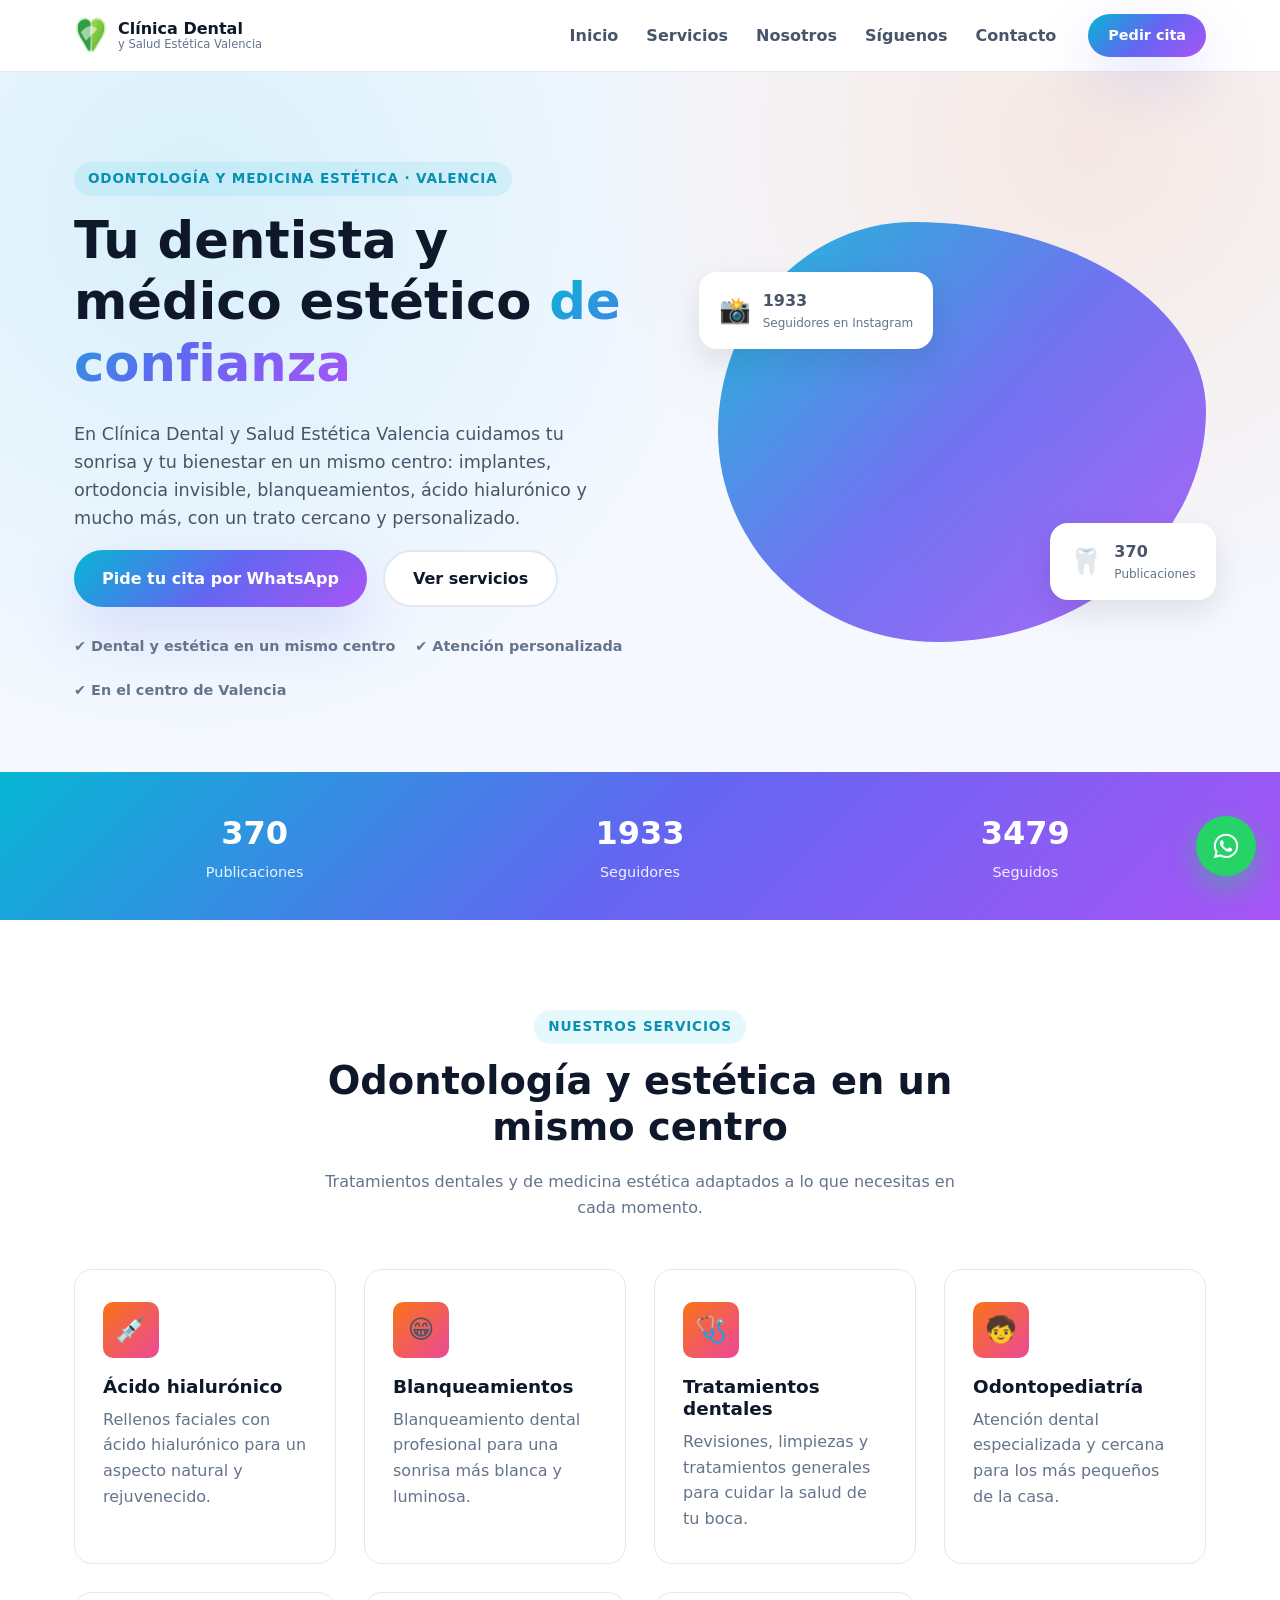
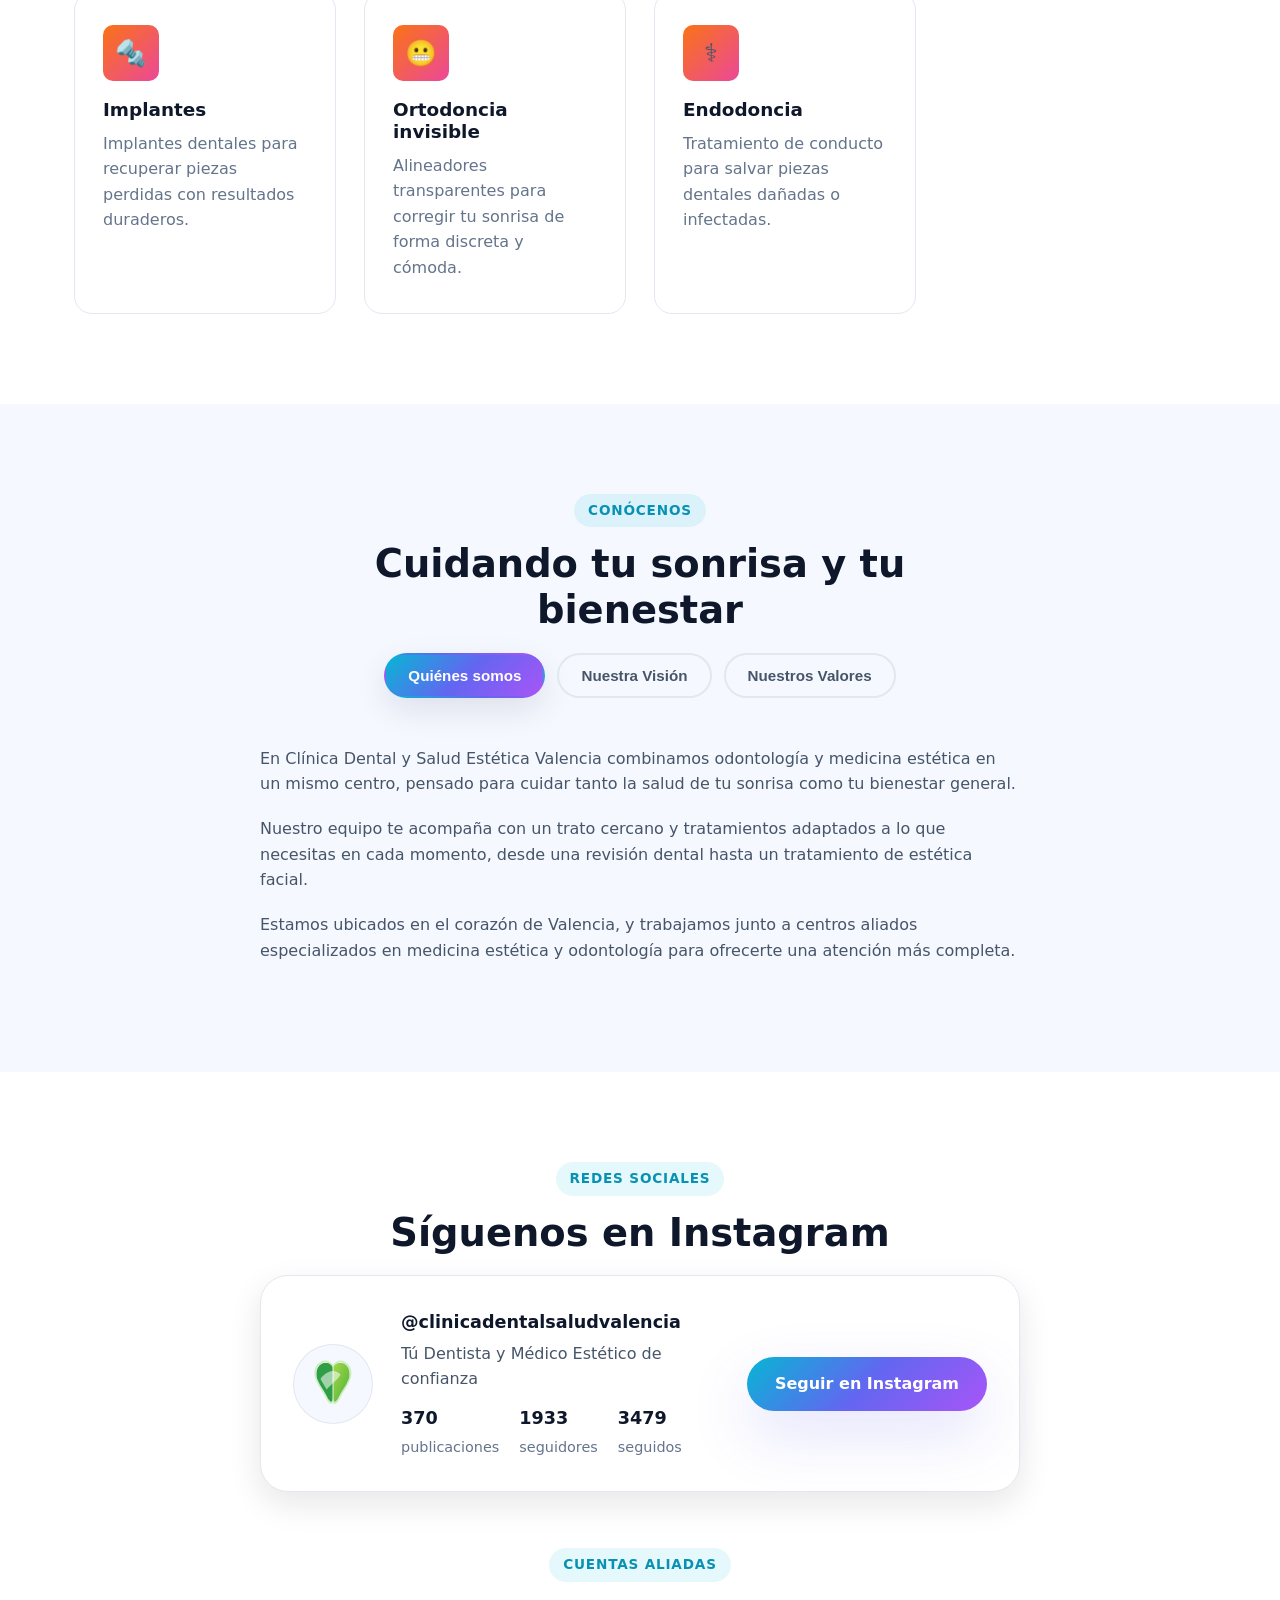
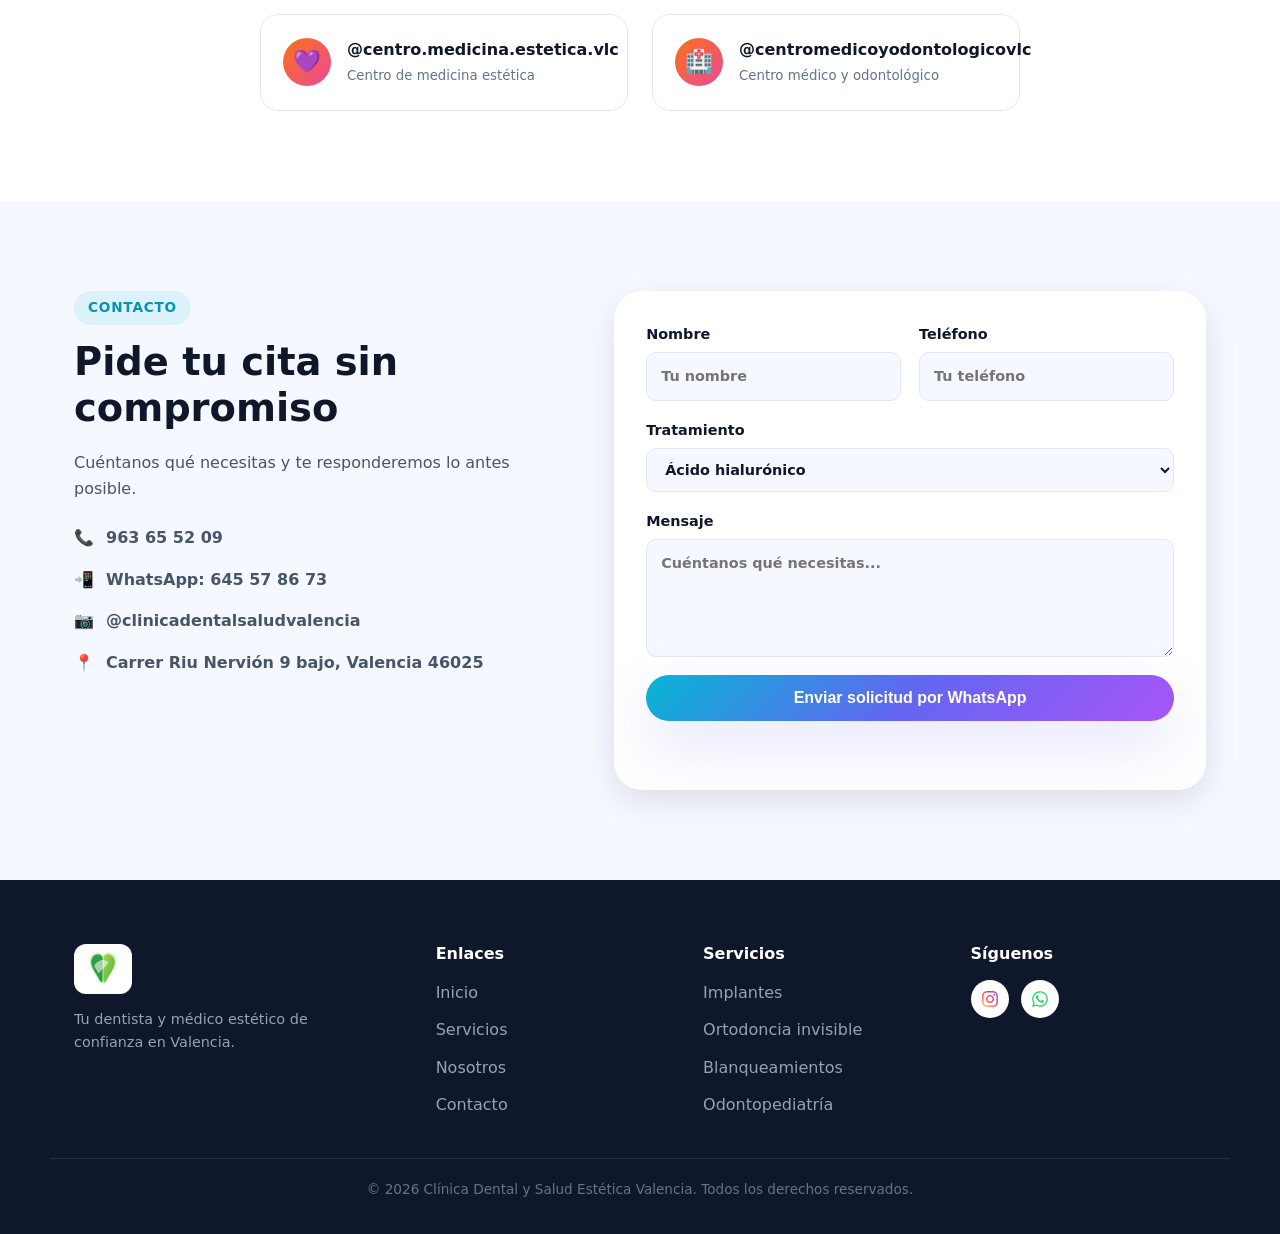
==== commit 079e860d: "Add recreated dental clinic tooth logo to header, footer, and Instagram card SVG recreation (two-ton" ====
--- a/index.html
+++ b/index.html
@@ -13,7 +13,27 @@
   <header class="header" id="header">
     <div class="container header__inner">
       <a href="#inicio" class="logo">
-        <span class="logo__badge" aria-hidden="true">🦷</span>
+        <span class="logo__badge" aria-hidden="true">
+          <svg viewBox="0 0 100 112" class="tooth-icon">
+            <defs>
+              <clipPath id="toothClipHeader">
+                <path d="M50,24 C50,10 36,2 23,9 C10,16 7,34 14,49 C19,61 27,71 34,84 C37,91 41,97 45,99.5 C47,100.5 48.5,98.5 49.5,89 L50.5,89 C51.5,98.5 53,100.5 55,99.5 C59,97 63,91 66,84 C73,71 81,61 86,49 C93,34 90,16 77,9 C64,2 50,10 50,24 Z"/>
+              </clipPath>
+              <linearGradient id="toothRightHeader" x1="0" y1="0" x2="1" y2="1">
+                <stop offset="0%" stop-color="#a9d94a"/>
+                <stop offset="55%" stop-color="#6cbf3f"/>
+                <stop offset="100%" stop-color="#3fa535"/>
+              </linearGradient>
+            </defs>
+            <path d="M50,24 C50,10 36,2 23,9 C10,16 7,34 14,49 C19,61 27,71 34,84 C37,91 41,97 45,99.5 C47,100.5 48.5,98.5 49.5,89 L50.5,89 C51.5,98.5 53,100.5 55,99.5 C59,97 63,91 66,84 C73,71 81,61 86,49 C93,34 90,16 77,9 C64,2 50,10 50,24 Z" fill="none" stroke="#cdeec0" stroke-width="4" transform="scale(1.06) translate(-3,-3)"/>
+            <g clip-path="url(#toothClipHeader)">
+              <rect x="0" y="0" width="50" height="112" fill="#2f9e44"/>
+              <rect x="50" y="0" width="50" height="112" fill="url(#toothRightHeader)"/>
+              <path d="M20,45 C35,25 55,20 68,35 C58,50 45,58 35,70 Z" fill="#ffffff" opacity="0.55"/>
+              <rect x="49" y="0" width="2" height="112" fill="#ffffff"/>
+            </g>
+          </svg>
+        </span>
         <span class="logo__text">
           <strong>Clínica Dental</strong>
           <small>y Salud Estética Valencia</small>
@@ -227,7 +247,27 @@
         <h2 class="section-title">Síguenos en Instagram</h2>
 
         <div class="ig-profile">
-          <span class="ig-profile__avatar" aria-hidden="true">🦷</span>
+          <span class="ig-profile__avatar" aria-hidden="true">
+            <svg viewBox="0 0 100 112" class="tooth-icon">
+              <defs>
+                <clipPath id="toothClipIg">
+                  <path d="M50,24 C50,10 36,2 23,9 C10,16 7,34 14,49 C19,61 27,71 34,84 C37,91 41,97 45,99.5 C47,100.5 48.5,98.5 49.5,89 L50.5,89 C51.5,98.5 53,100.5 55,99.5 C59,97 63,91 66,84 C73,71 81,61 86,49 C93,34 90,16 77,9 C64,2 50,10 50,24 Z"/>
+                </clipPath>
+                <linearGradient id="toothRightIg" x1="0" y1="0" x2="1" y2="1">
+                  <stop offset="0%" stop-color="#a9d94a"/>
+                  <stop offset="55%" stop-color="#6cbf3f"/>
+                  <stop offset="100%" stop-color="#3fa535"/>
+                </linearGradient>
+              </defs>
+              <path d="M50,24 C50,10 36,2 23,9 C10,16 7,34 14,49 C19,61 27,71 34,84 C37,91 41,97 45,99.5 C47,100.5 48.5,98.5 49.5,89 L50.5,89 C51.5,98.5 53,100.5 55,99.5 C59,97 63,91 66,84 C73,71 81,61 86,49 C93,34 90,16 77,9 C64,2 50,10 50,24 Z" fill="none" stroke="#cdeec0" stroke-width="4" transform="scale(1.06) translate(-3,-3)"/>
+              <g clip-path="url(#toothClipIg)">
+                <rect x="0" y="0" width="50" height="112" fill="#2f9e44"/>
+                <rect x="50" y="0" width="50" height="112" fill="url(#toothRightIg)"/>
+                <path d="M20,45 C35,25 55,20 68,35 C58,50 45,58 35,70 Z" fill="#ffffff" opacity="0.55"/>
+                <rect x="49" y="0" width="2" height="112" fill="#ffffff"/>
+              </g>
+            </svg>
+          </span>
           <div class="ig-profile__info">
             <strong>@clinicadentalsaludvalencia</strong>
             <p>Tú Dentista y Médico Estético de confianza</p>
@@ -314,7 +354,27 @@
   <footer class="footer">
     <div class="container footer__inner">
       <div class="footer__brand">
-        <div class="footer__logo-badge">🦷</div>
+        <div class="footer__logo-badge">
+          <svg viewBox="0 0 100 112" class="tooth-icon">
+            <defs>
+              <clipPath id="toothClipFooter">
+                <path d="M50,24 C50,10 36,2 23,9 C10,16 7,34 14,49 C19,61 27,71 34,84 C37,91 41,97 45,99.5 C47,100.5 48.5,98.5 49.5,89 L50.5,89 C51.5,98.5 53,100.5 55,99.5 C59,97 63,91 66,84 C73,71 81,61 86,49 C93,34 90,16 77,9 C64,2 50,10 50,24 Z"/>
+              </clipPath>
+              <linearGradient id="toothRightFooter" x1="0" y1="0" x2="1" y2="1">
+                <stop offset="0%" stop-color="#a9d94a"/>
+                <stop offset="55%" stop-color="#6cbf3f"/>
+                <stop offset="100%" stop-color="#3fa535"/>
+              </linearGradient>
+            </defs>
+            <path d="M50,24 C50,10 36,2 23,9 C10,16 7,34 14,49 C19,61 27,71 34,84 C37,91 41,97 45,99.5 C47,100.5 48.5,98.5 49.5,89 L50.5,89 C51.5,98.5 53,100.5 55,99.5 C59,97 63,91 66,84 C73,71 81,61 86,49 C93,34 90,16 77,9 C64,2 50,10 50,24 Z" fill="none" stroke="#cdeec0" stroke-width="4" transform="scale(1.06) translate(-3,-3)"/>
+            <g clip-path="url(#toothClipFooter)">
+              <rect x="0" y="0" width="50" height="112" fill="#2f9e44"/>
+              <rect x="50" y="0" width="50" height="112" fill="url(#toothRightFooter)"/>
+              <path d="M20,45 C35,25 55,20 68,35 C58,50 45,58 35,70 Z" fill="#ffffff" opacity="0.55"/>
+              <rect x="49" y="0" width="2" height="112" fill="#ffffff"/>
+            </g>
+          </svg>
+        </div>
         <p>Tu dentista y médico estético de confianza en Valencia.</p>
       </div>
 
--- a/styles.css
+++ b/styles.css
@@ -157,12 +157,12 @@
   display: inline-flex;
   align-items: center;
   justify-content: center;
-  width: 42px;
-  height: 42px;
-  font-size: 1.4rem;
-  border-radius: 50%;
-  background: var(--gradient-brand);
-}
+  width: 34px;
+  height: 38px;
+  flex-shrink: 0;
+}
+
+.tooth-icon { width: 100%; height: 100%; }
 
 .logo__text {
   display: flex;
@@ -541,10 +541,12 @@
   width: 80px;
   height: 80px;
   flex-shrink: 0;
-  font-size: 2rem;
   border-radius: 50%;
-  background: var(--gradient-brand);
-}
+  background: var(--color-bg-alt);
+  box-shadow: inset 0 0 0 1px var(--color-border);
+}
+
+.ig-profile__avatar .tooth-icon { width: 42px; height: 47px; }
 
 .ig-profile__info { flex: 1; min-width: 200px; }
 
@@ -687,11 +689,15 @@
 
 .footer__logo-badge {
   display: inline-flex;
+  align-items: center;
+  justify-content: center;
   width: fit-content;
   background: #fff;
   border-radius: 12px;
-  padding: 10px 16px;
-}
+  padding: 8px 14px;
+}
+
+.footer__logo-badge .tooth-icon { width: 30px; height: 34px; }
 
 .footer__brand p { color: #94a3b8; font-size: 0.9rem; max-width: 280px; }
 
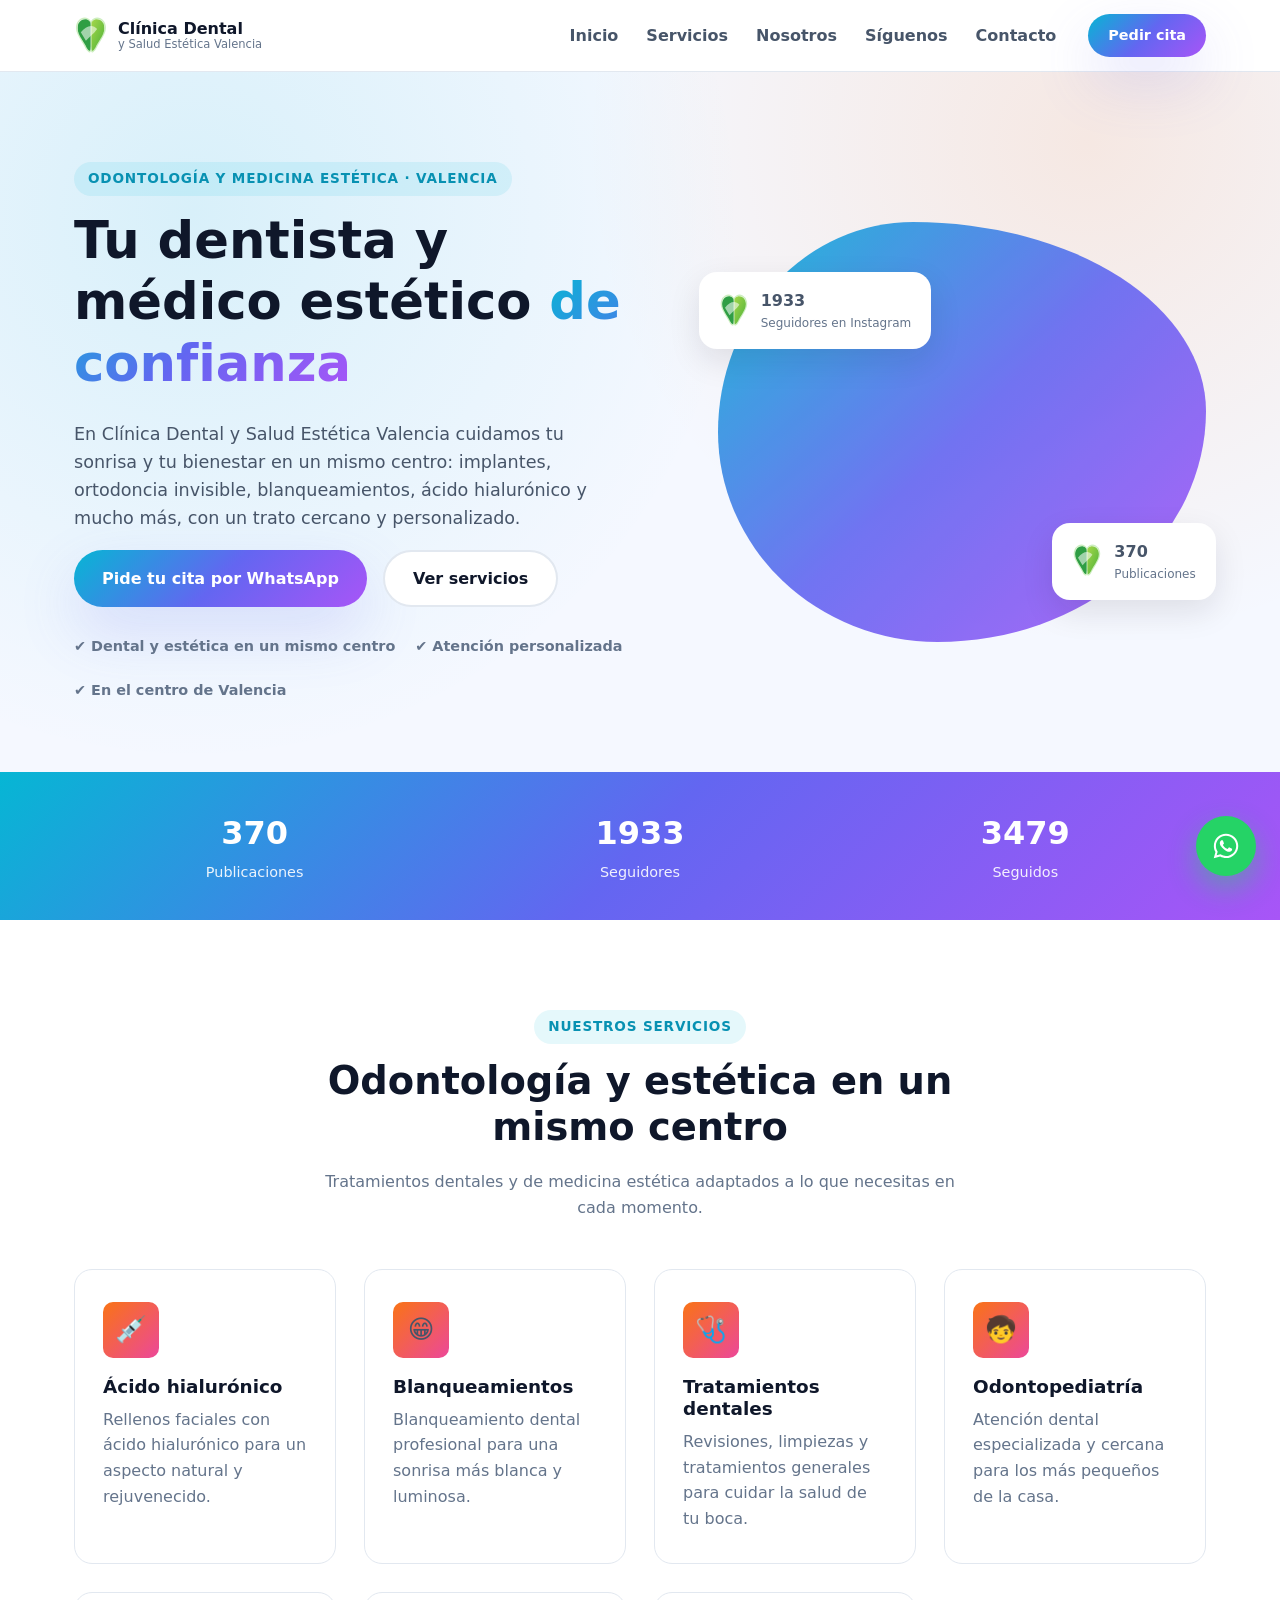
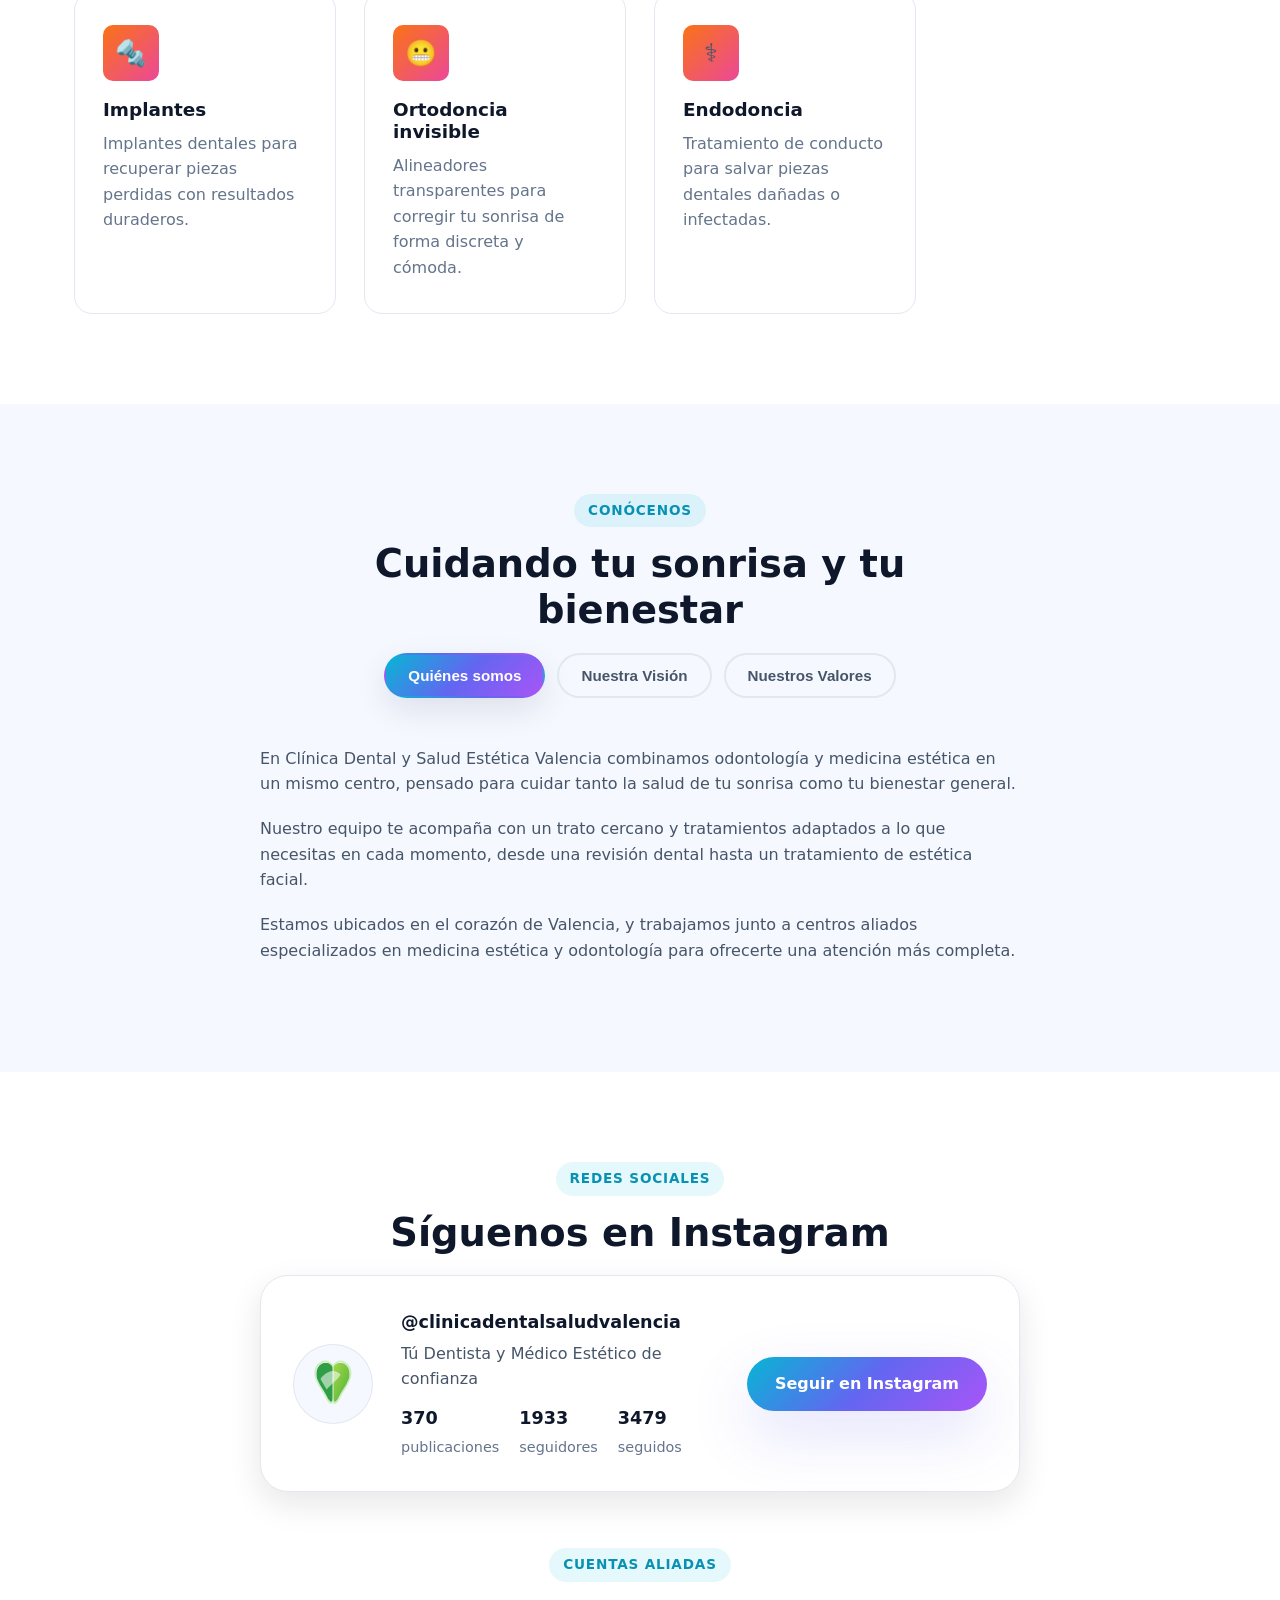
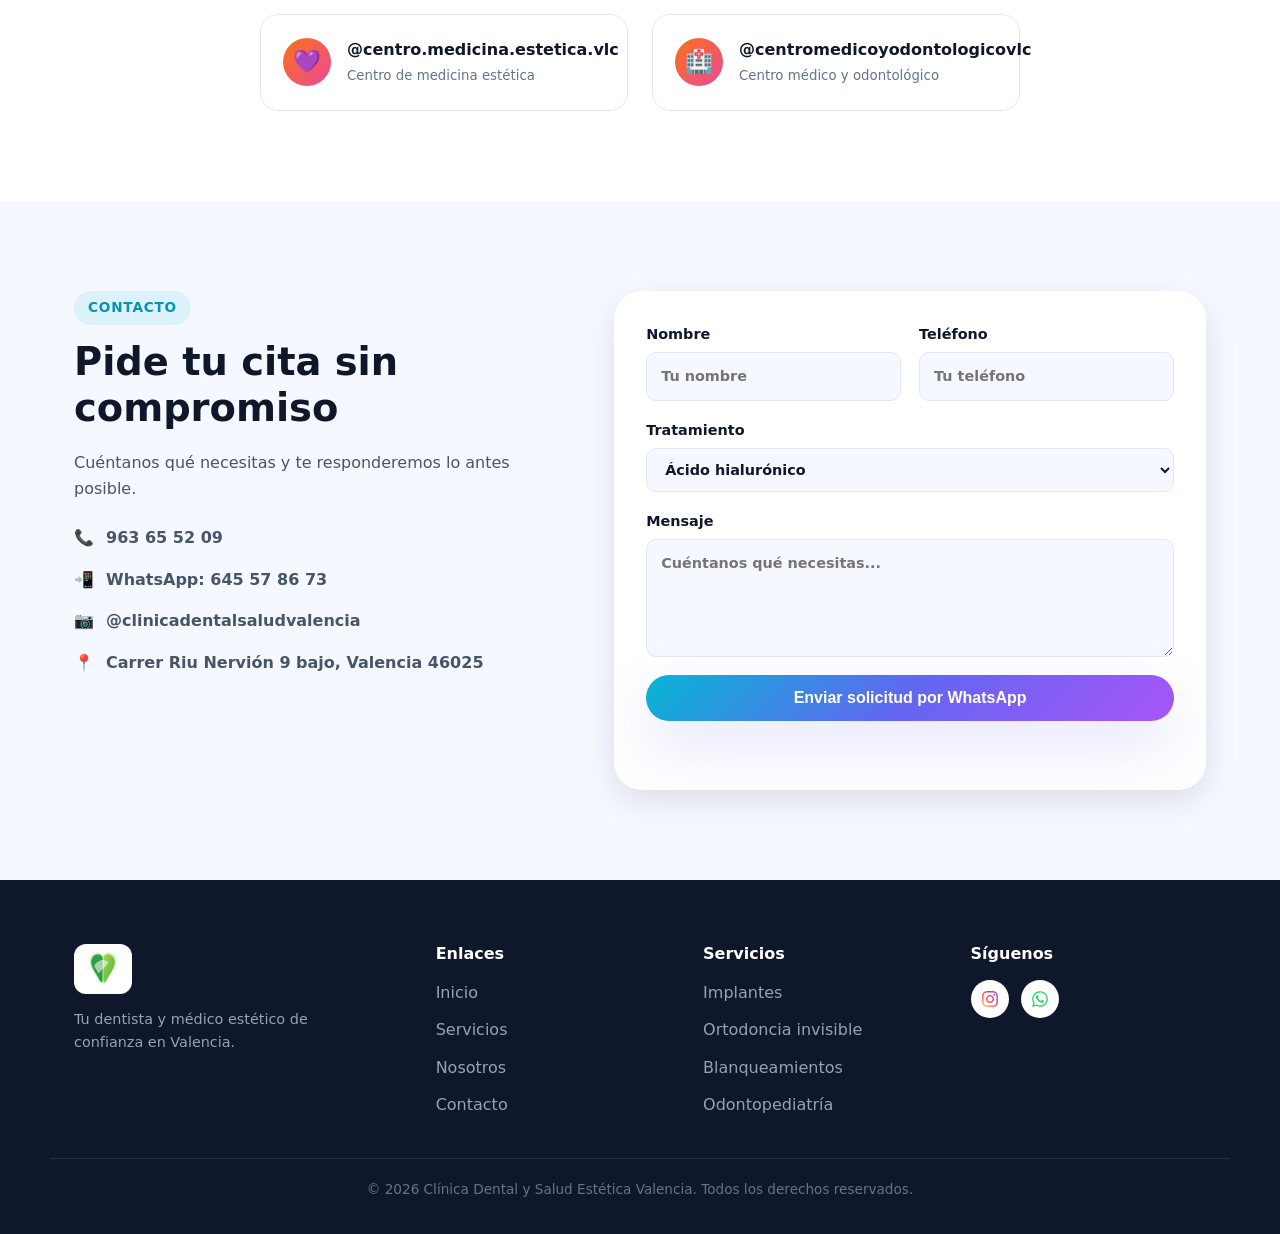
==== commit b0b3cff0: "Use tooth logo icon in hero stat bubbles instead of emoji icons Co-Authored-By: Claude Sonnet 5 <nor" ====
--- a/index.html
+++ b/index.html
@@ -81,14 +81,54 @@
         <div class="hero__visual" aria-hidden="true">
           <div class="hero__blob"></div>
           <div class="hero__card hero__card--1">
-            <span class="hero__card-icon">📸</span>
+            <span class="hero__card-icon">
+              <svg viewBox="0 0 100 112" class="tooth-icon">
+                <defs>
+                  <clipPath id="toothClipCard1">
+                    <path d="M50,24 C50,10 36,2 23,9 C10,16 7,34 14,49 C19,61 27,71 34,84 C37,91 41,97 45,99.5 C47,100.5 48.5,98.5 49.5,89 L50.5,89 C51.5,98.5 53,100.5 55,99.5 C59,97 63,91 66,84 C73,71 81,61 86,49 C93,34 90,16 77,9 C64,2 50,10 50,24 Z"/>
+                  </clipPath>
+                  <linearGradient id="toothRightCard1" x1="0" y1="0" x2="1" y2="1">
+                    <stop offset="0%" stop-color="#a9d94a"/>
+                    <stop offset="55%" stop-color="#6cbf3f"/>
+                    <stop offset="100%" stop-color="#3fa535"/>
+                  </linearGradient>
+                </defs>
+                <path d="M50,24 C50,10 36,2 23,9 C10,16 7,34 14,49 C19,61 27,71 34,84 C37,91 41,97 45,99.5 C47,100.5 48.5,98.5 49.5,89 L50.5,89 C51.5,98.5 53,100.5 55,99.5 C59,97 63,91 66,84 C73,71 81,61 86,49 C93,34 90,16 77,9 C64,2 50,10 50,24 Z" fill="none" stroke="#cdeec0" stroke-width="4" transform="scale(1.06) translate(-3,-3)"/>
+                <g clip-path="url(#toothClipCard1)">
+                  <rect x="0" y="0" width="50" height="112" fill="#2f9e44"/>
+                  <rect x="50" y="0" width="50" height="112" fill="url(#toothRightCard1)"/>
+                  <path d="M20,45 C35,25 55,20 68,35 C58,50 45,58 35,70 Z" fill="#ffffff" opacity="0.55"/>
+                  <rect x="49" y="0" width="2" height="112" fill="#ffffff"/>
+                </g>
+              </svg>
+            </span>
             <div>
               <strong>1933</strong>
               <small>Seguidores en Instagram</small>
             </div>
           </div>
           <div class="hero__card hero__card--2">
-            <span class="hero__card-icon">🦷</span>
+            <span class="hero__card-icon">
+              <svg viewBox="0 0 100 112" class="tooth-icon">
+                <defs>
+                  <clipPath id="toothClipCard2">
+                    <path d="M50,24 C50,10 36,2 23,9 C10,16 7,34 14,49 C19,61 27,71 34,84 C37,91 41,97 45,99.5 C47,100.5 48.5,98.5 49.5,89 L50.5,89 C51.5,98.5 53,100.5 55,99.5 C59,97 63,91 66,84 C73,71 81,61 86,49 C93,34 90,16 77,9 C64,2 50,10 50,24 Z"/>
+                  </clipPath>
+                  <linearGradient id="toothRightCard2" x1="0" y1="0" x2="1" y2="1">
+                    <stop offset="0%" stop-color="#a9d94a"/>
+                    <stop offset="55%" stop-color="#6cbf3f"/>
+                    <stop offset="100%" stop-color="#3fa535"/>
+                  </linearGradient>
+                </defs>
+                <path d="M50,24 C50,10 36,2 23,9 C10,16 7,34 14,49 C19,61 27,71 34,84 C37,91 41,97 45,99.5 C47,100.5 48.5,98.5 49.5,89 L50.5,89 C51.5,98.5 53,100.5 55,99.5 C59,97 63,91 66,84 C73,71 81,61 86,49 C93,34 90,16 77,9 C64,2 50,10 50,24 Z" fill="none" stroke="#cdeec0" stroke-width="4" transform="scale(1.06) translate(-3,-3)"/>
+                <g clip-path="url(#toothClipCard2)">
+                  <rect x="0" y="0" width="50" height="112" fill="#2f9e44"/>
+                  <rect x="50" y="0" width="50" height="112" fill="url(#toothRightCard2)"/>
+                  <path d="M20,45 C35,25 55,20 68,35 C58,50 45,58 35,70 Z" fill="#ffffff" opacity="0.55"/>
+                  <rect x="49" y="0" width="2" height="112" fill="#ffffff"/>
+                </g>
+              </svg>
+            </span>
             <div>
               <strong>370</strong>
               <small>Publicaciones</small>
--- a/styles.css
+++ b/styles.css
@@ -288,7 +288,14 @@
   font-size: 0.75rem;
 }
 
-.hero__card-icon { font-size: 1.6rem; }
+.hero__card-icon {
+  display: flex;
+  align-items: center;
+  justify-content: center;
+  width: 30px;
+  height: 34px;
+  flex-shrink: 0;
+}
 
 .hero__card--1 { top: 12%; left: -4%; }
 .hero__card--2 { bottom: 10%; right: -2%; }
